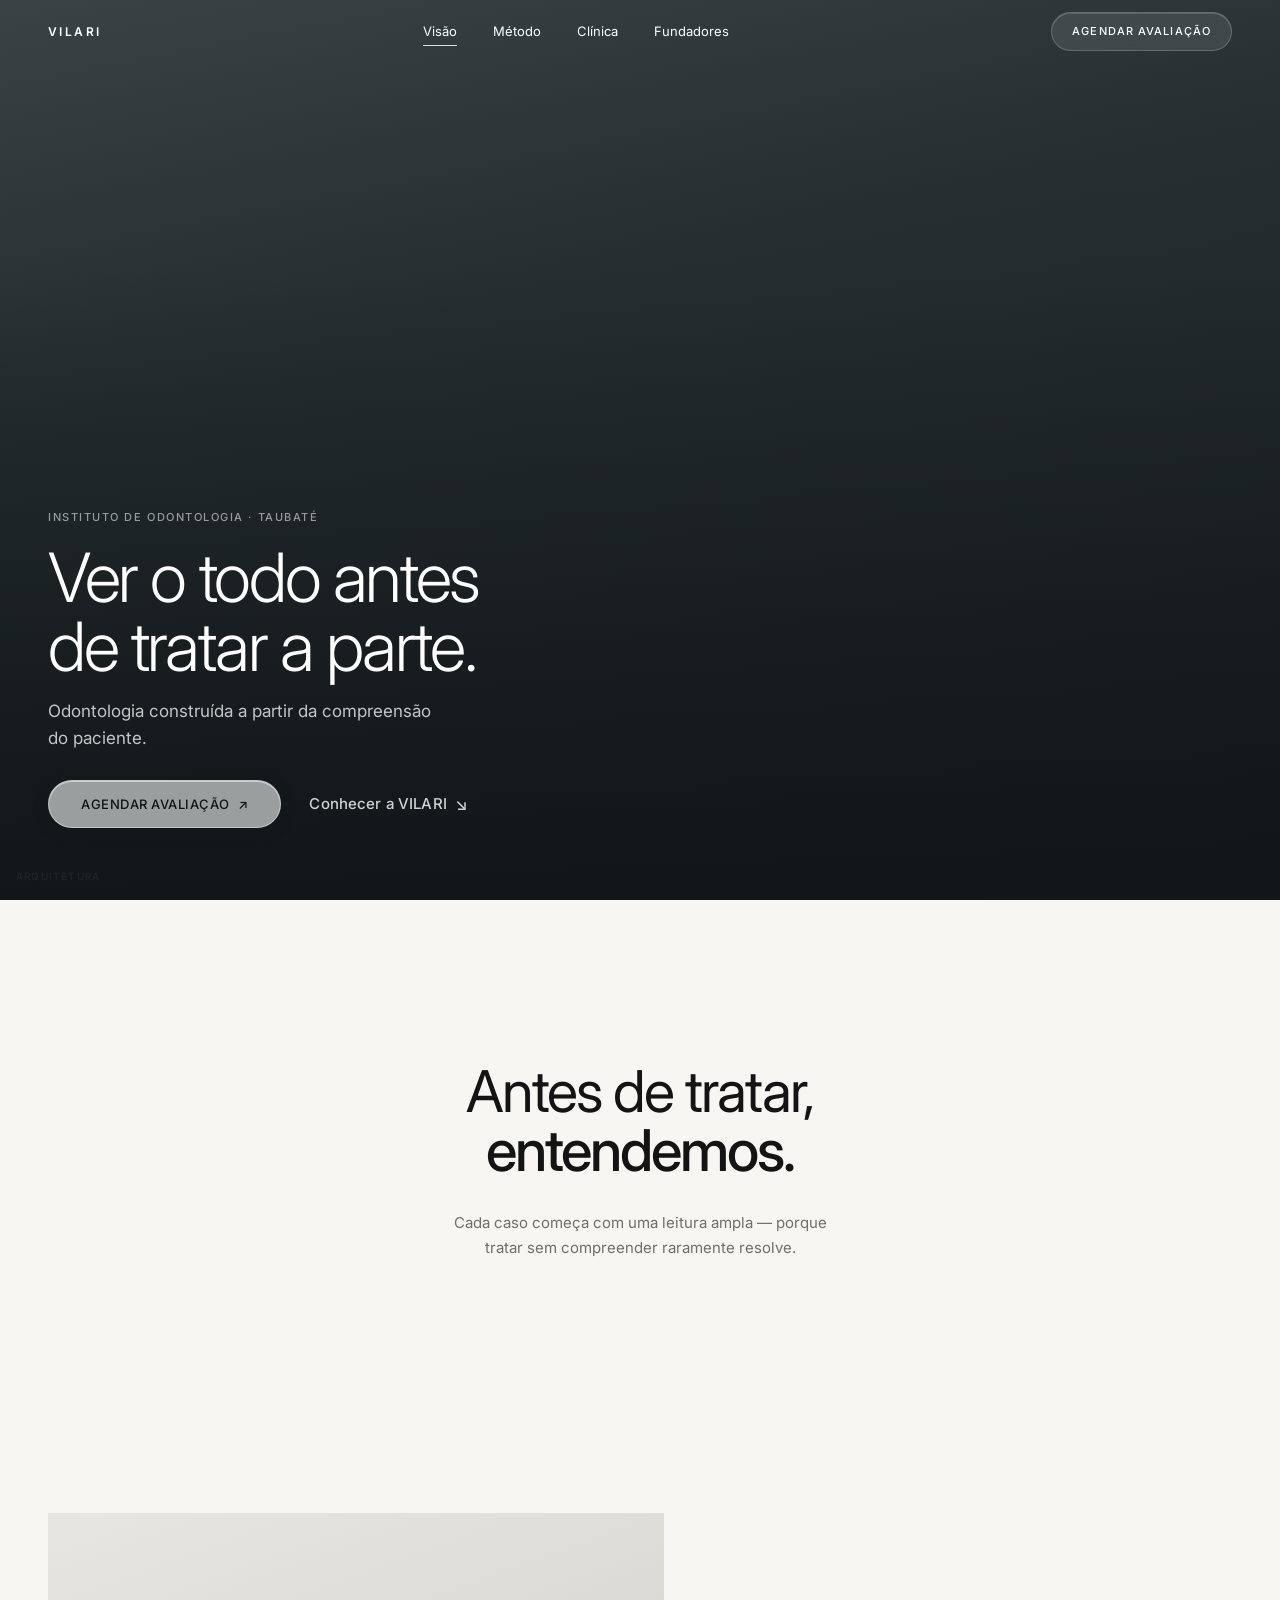
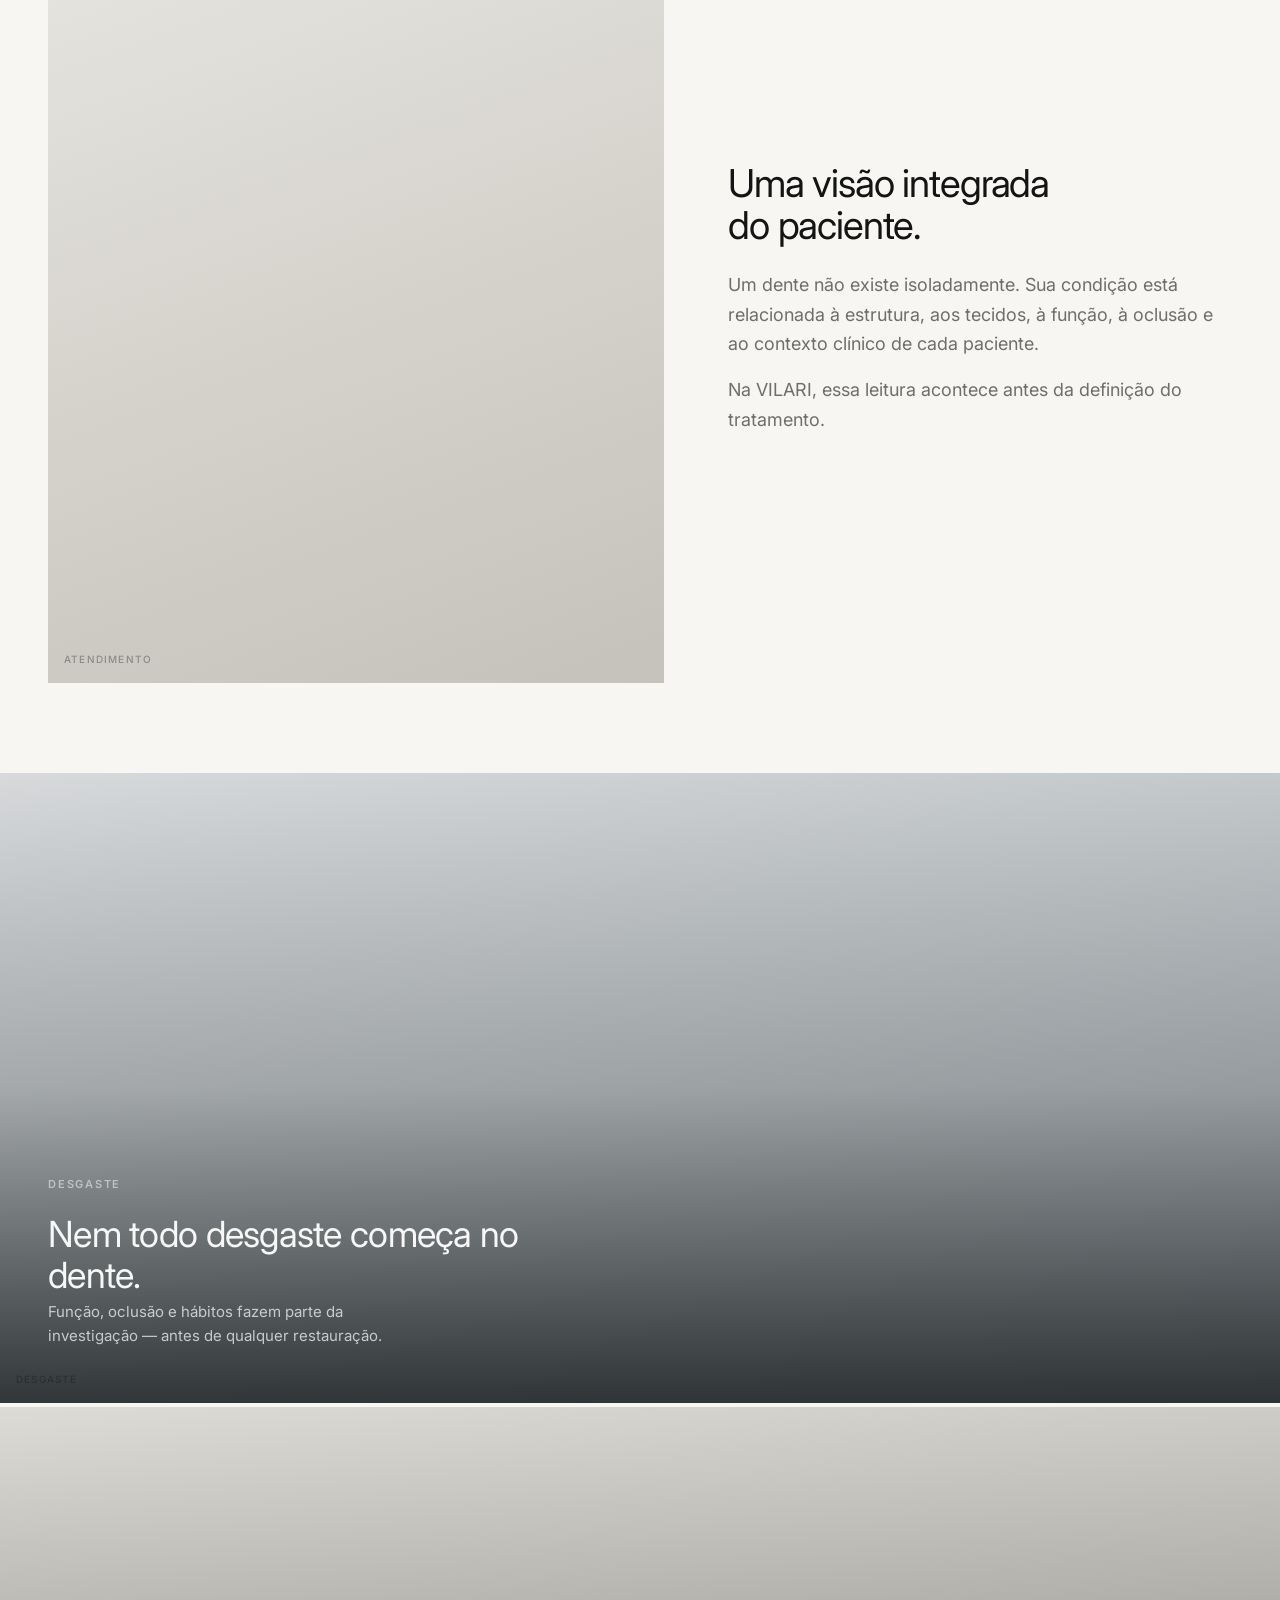
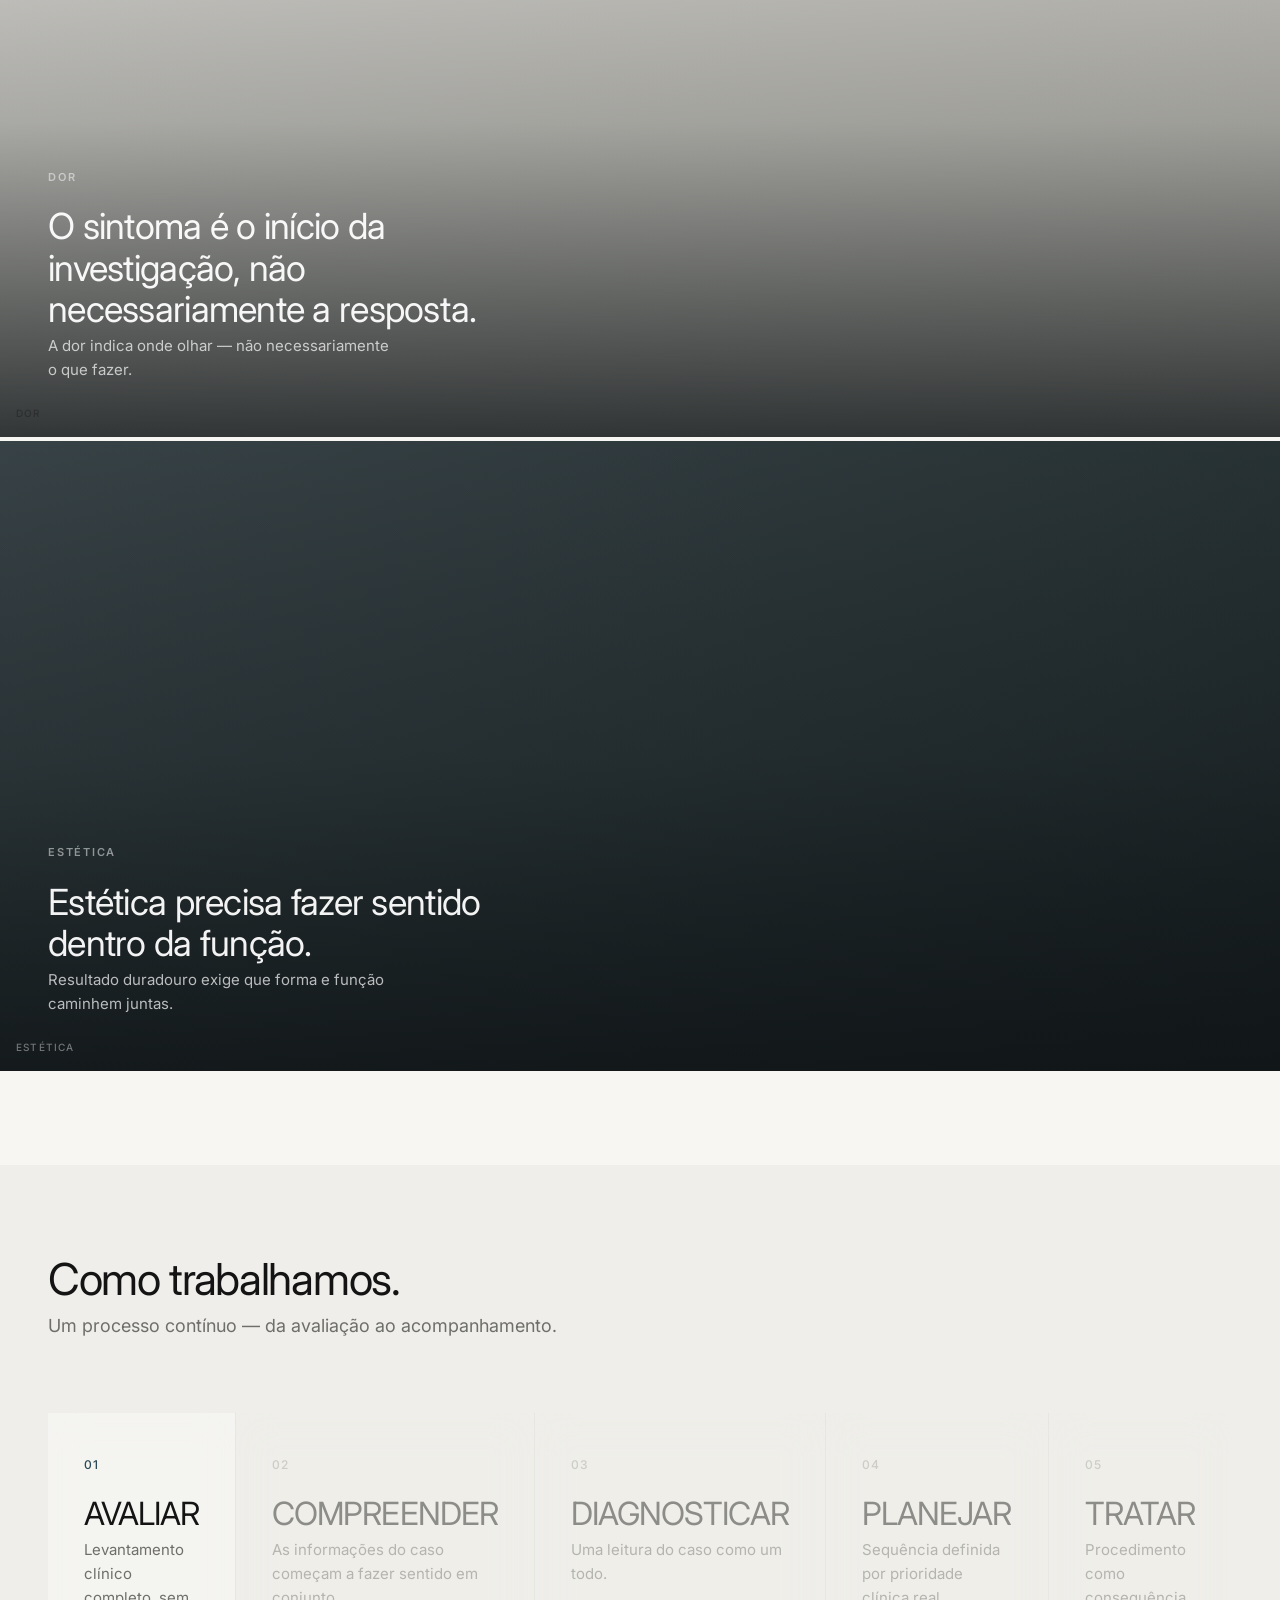
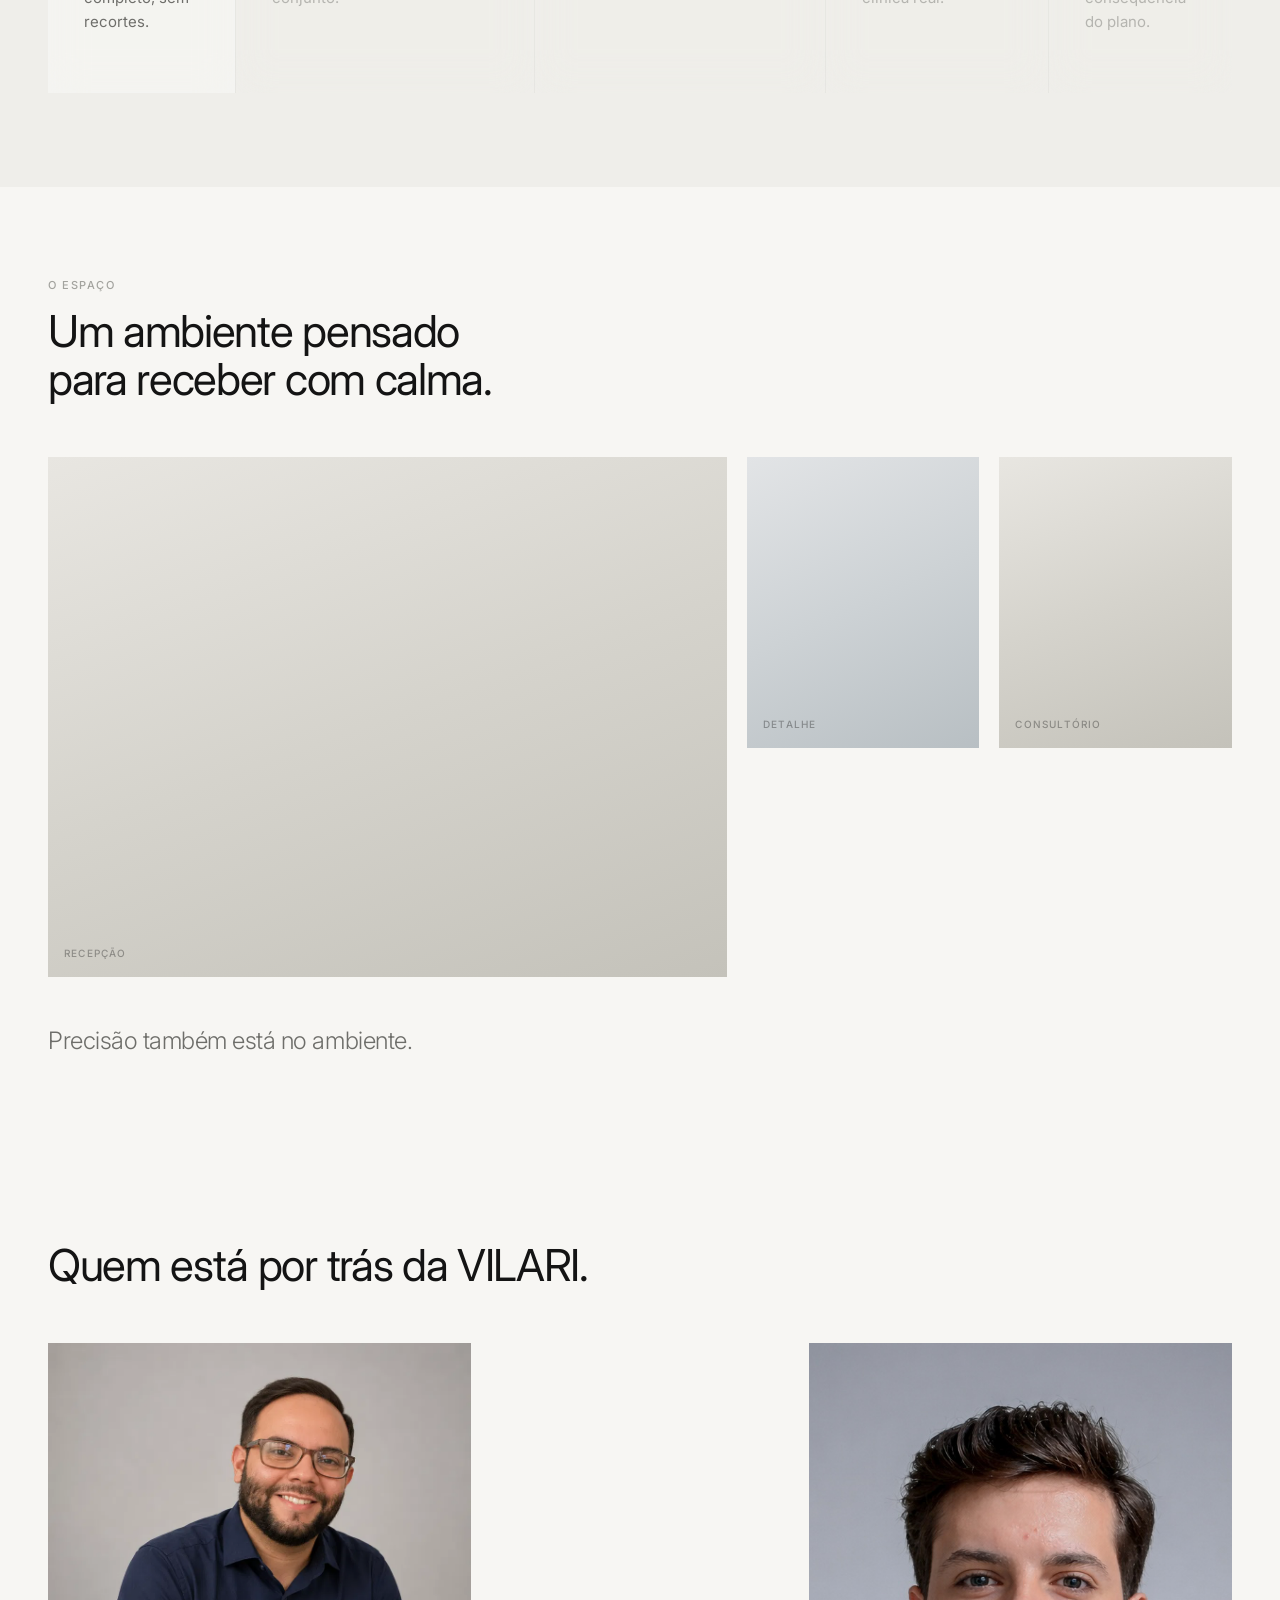
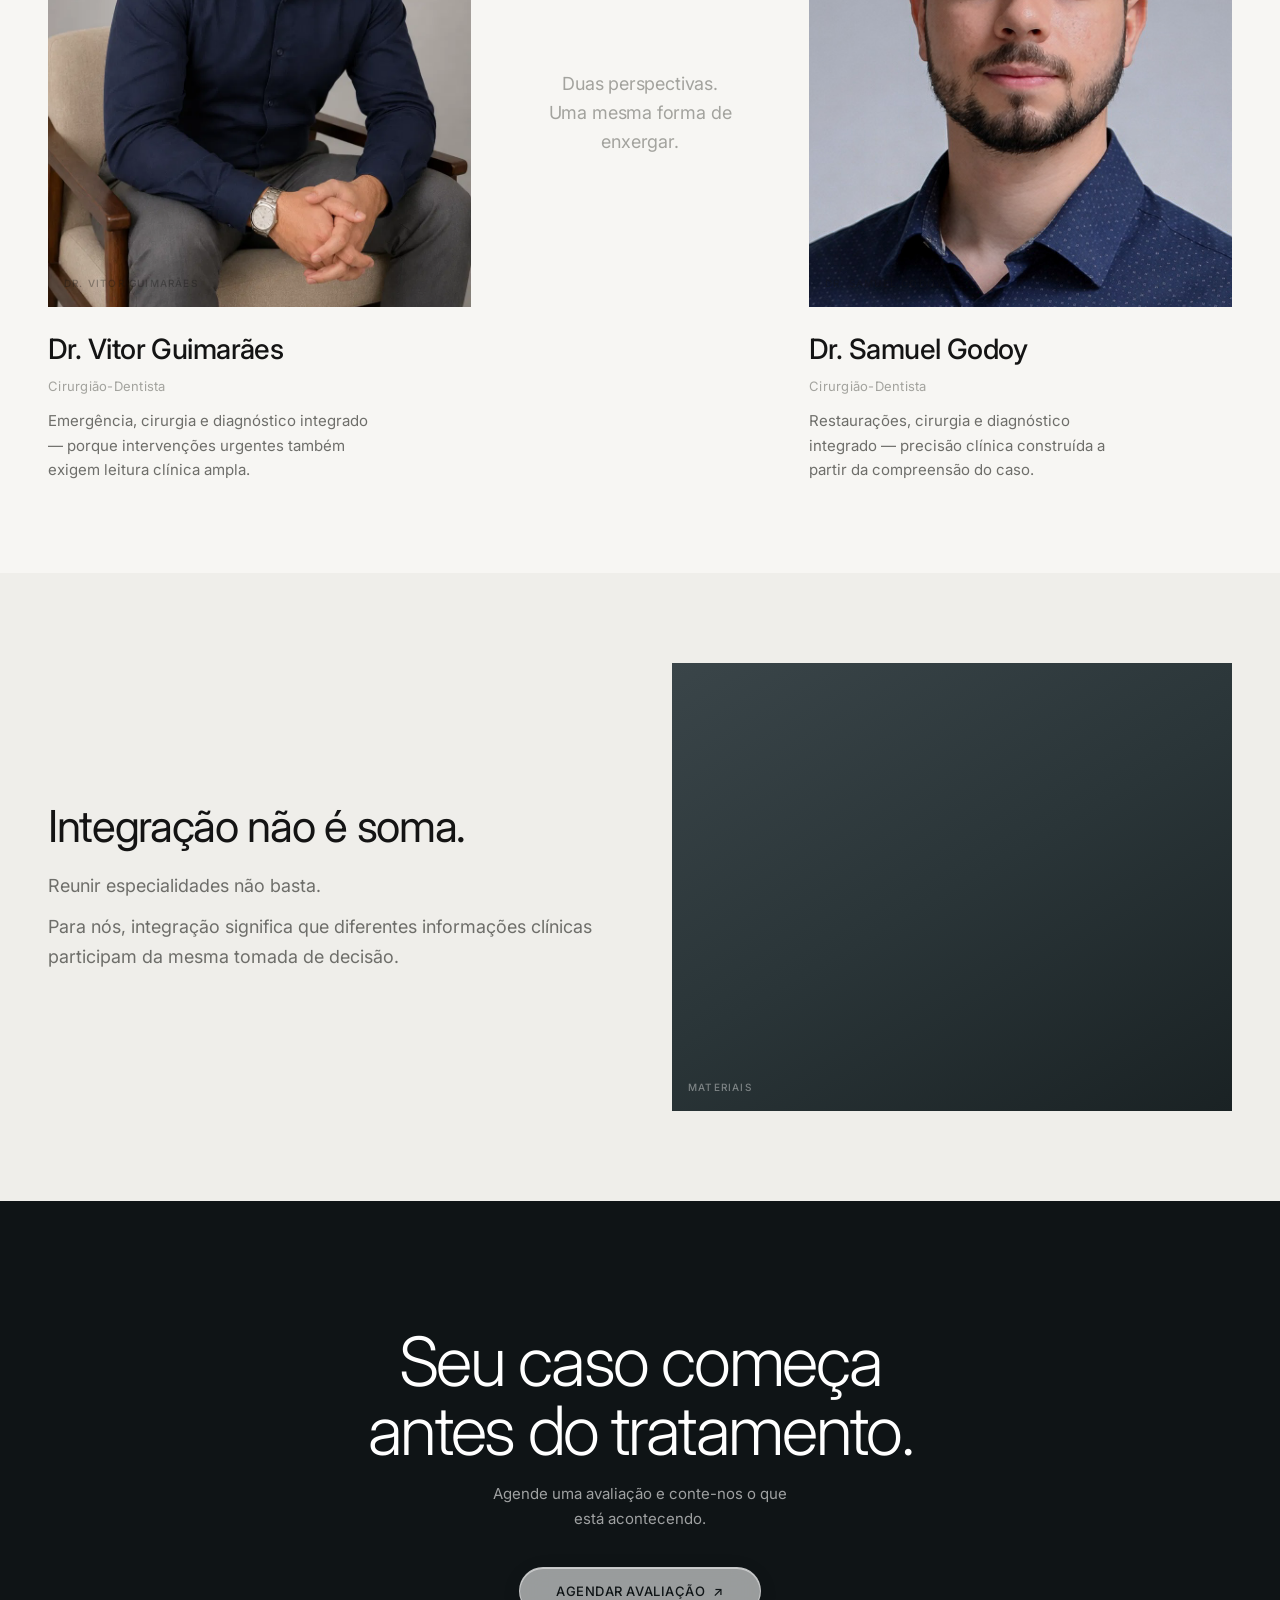
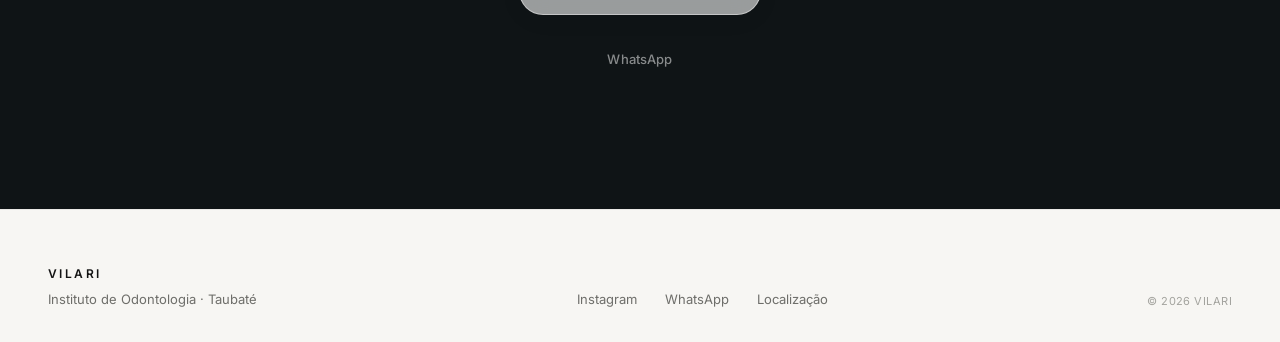
==== index.html @ 137456b3 "Rename vilari-landing-v2.html to index.html" ====
<!DOCTYPE html>
<html lang="pt-BR">
<head>
<meta charset="UTF-8">
<meta name="viewport" content="width=device-width, initial-scale=1.0, viewport-fit=cover">
<title>VILARI — Instituto de Odontologia</title>
<meta name="description" content="VILARI. Ver o todo antes de tratar a parte. Instituto de Odontologia em Taubaté. Odontologia construída a partir da compreensão do paciente.">
<link rel="preconnect" href="https://fonts.googleapis.com">
<link rel="preconnect" href="https://fonts.gstatic.com" crossorigin>
<meta name="theme-color" content="#F7F6F3">
<meta name="apple-mobile-web-app-capable" content="yes">
<meta name="apple-mobile-web-app-status-bar-style" content="default">
<meta name="format-detection" content="telephone=no">
<link href="https://fonts.googleapis.com/css2?family=Inter:wght@300;400;500;600&display=swap" rel="stylesheet">
<style>
  /* Mobile-first tokens — scaled up on larger screens */
  :root {
    --white: #F7F6F3;
    --surface: #EFEEEA;
    --dark: #0F1416;
    --text: #141414;
    --text-muted: #6E6E6A;
    --text-light: #A3A39E;
    --petrol: #2A4A57;
    --ease: cubic-bezier(0.22, 1, 0.36, 1);
    --pad: clamp(28px, 6.5vw, 48px);
    --inset-l: max(var(--pad), env(safe-area-inset-left, 0px));
    --inset-r: max(var(--pad), env(safe-area-inset-right, 0px));
    --nav-h: 56px;
    --max: 1320px;
    --touch: 48px;
    --section-y: 72px;
    --mobile-bar: 68px;
    --glass-blur: 18px;
    --glass-saturate: 1.25;
    --glass-light: rgba(255, 255, 255, 0.58);
    --glass-light-border: rgba(255, 255, 255, 0.42);
    --glass-surface: rgba(247, 246, 243, 0.72);
    --glass-surface-border: rgba(255, 255, 255, 0.5);
    --glass-dark: rgba(255, 255, 255, 0.1);
    --glass-dark-border: rgba(255, 255, 255, 0.2);
    --glass-shadow: 0 4px 24px rgba(15, 20, 22, 0.05);
    --glass-inset: inset 0 1px 0 rgba(255, 255, 255, 0.5);
    --spring: cubic-bezier(0.32, 0.72, 0, 1);
    --spring-soft: cubic-bezier(0.25, 0.46, 0.45, 0.94);
  }

  @media (min-width: 768px) {
    :root {
      --nav-h: 64px;
      --section-y: clamp(64px, 10vh, 120px);
      --mobile-bar: 0px;
    }
  }

  *, *::before, *::after { margin: 0; padding: 0; box-sizing: border-box; }
  html {
    scroll-behavior: smooth;
    -webkit-text-size-adjust: 100%;
    scroll-padding-top: calc(var(--nav-h) + env(safe-area-inset-top, 0px) + 12px);
  }

  body {
    font-family: 'Inter', -apple-system, BlinkMacSystemFont, sans-serif;
    font-size: 16px;
    line-height: 1.6;
    color: var(--text);
    background: var(--white);
    -webkit-font-smoothing: antialiased;
    -moz-osx-font-smoothing: grayscale;
    text-rendering: optimizeLegibility;
    overflow-x: hidden;
    padding-bottom: calc(var(--mobile-bar) + env(safe-area-inset-bottom, 0px));
  }

  img { display: block; max-width: 100%; height: auto; }
  a { color: inherit; text-decoration: none; }

  .wrap {
    width: 100%;
    max-width: var(--max);
    margin-inline: auto;
    padding-left: var(--inset-l);
    padding-right: var(--inset-r);
  }

  .display,
  .heading {
    text-wrap: balance;
    overflow-wrap: break-word;
  }

  ::selection { background: var(--petrol); color: var(--white); }
  :focus-visible { outline: 2px solid var(--petrol); outline-offset: 3px; }

  /* ── LIQUID GLASS (leve) ── */
  .glass {
    background: var(--glass-light);
    backdrop-filter: blur(var(--glass-blur)) saturate(var(--glass-saturate));
    -webkit-backdrop-filter: blur(var(--glass-blur)) saturate(var(--glass-saturate));
    border: 1px solid var(--glass-light-border);
    box-shadow: var(--glass-shadow), var(--glass-inset);
  }
  .glass-surface {
    background: var(--glass-surface);
    backdrop-filter: blur(var(--glass-blur)) saturate(var(--glass-saturate));
    -webkit-backdrop-filter: blur(var(--glass-blur)) saturate(var(--glass-saturate));
    border: 1px solid var(--glass-surface-border);
    box-shadow: var(--glass-shadow), var(--glass-inset);
  }
  .glass-dark {
    background: var(--glass-dark);
    backdrop-filter: blur(14px) saturate(1.15);
    -webkit-backdrop-filter: blur(14px) saturate(1.15);
    border: 1px solid var(--glass-dark-border);
    box-shadow: inset 0 1px 0 rgba(255, 255, 255, 0.14);
  }
  @supports not ((backdrop-filter: blur(1px)) or (-webkit-backdrop-filter: blur(1px))) {
    .glass { background: rgba(255, 255, 255, 0.94); }
    .glass-surface { background: rgba(247, 246, 243, 0.96); }
    .glass-dark { background: rgba(255, 255, 255, 0.16); }
  }

  /* ── TYPE ── */
  .eyebrow {
    font-size: 0.6875rem;
    font-weight: 500;
    letter-spacing: 0.14em;
    text-transform: uppercase;
    color: var(--text-light);
  }

  .display {
    font-size: clamp(2.125rem, 9.5vw, 4.25rem);
    font-weight: 300;
    letter-spacing: -0.035em;
    line-height: 1.02;
    color: var(--text);
  }

  .display strong { font-weight: 500; }

  .heading {
    font-size: clamp(1.625rem, 6.5vw, 2.75rem);
    font-weight: 400;
    letter-spacing: -0.03em;
    line-height: 1.1;
  }

  .body-lg {
    font-size: clamp(1rem, 1.5vw, 1.125rem);
    line-height: 1.65;
    color: var(--text-muted);
    font-weight: 400;
  }

  /* ── LINKS ── */
  .link {
    display: inline-flex;
    align-items: center;
    gap: 8px;
    font-size: 0.9375rem;
    font-weight: 500;
    letter-spacing: 0.01em;
    min-height: var(--touch);
    transition: gap 0.3s var(--ease), opacity 0.3s;
    -webkit-tap-highlight-color: transparent;
    touch-action: manipulation;
  }
  .link .icon { font-size: 1.1em; line-height: 1; }

  .link-light { color: rgba(255,255,255,0.85); }

  .btn {
    display: inline-flex;
    align-items: center;
    justify-content: center;
    gap: 8px;
    min-height: var(--touch);
    padding: 0 28px;
    font-size: 0.8125rem;
    font-weight: 500;
    letter-spacing: 0.04em;
    text-transform: uppercase;
    background: var(--text);
    color: var(--white);
    border: none;
    cursor: pointer;
    transition: background 0.3s var(--ease), transform 0.3s var(--ease);
    -webkit-tap-highlight-color: transparent;
    touch-action: manipulation;
  }
  .btn:active { transform: scale(0.97); transition-duration: 0.15s; }
  @media (hover: hover) {
    .btn:hover { background: var(--petrol); }
    .btn:active { transform: none; transition-duration: 0.3s; }
  }
  .btn-outline {
    background: transparent;
    color: var(--text);
    border: 1px solid rgba(20,20,20,0.2);
  }
  @media (hover: hover) {
    .btn-outline:hover { background: var(--text); color: var(--white); border-color: var(--text); }
    .link:hover { gap: 12px; }
    .link-light:hover { color: #fff; }
    .media:hover img { transform: scale(1.03); }
    .case:hover .case-bg img { transform: scale(1.04); }
    .btn-light:hover { background: #fff; }
    header.on-hero .nav-cta:hover {
      background: rgba(255, 255, 255, 0.18);
      border-color: rgba(255, 255, 255, 0.35);
    }
    header.scrolled .nav-cta:hover { background: var(--petrol); }
  }
  .btn-light {
    background: var(--white);
    color: var(--dark);
  }

  /* ── MEDIA ── */
  .media {
    position: relative;
    overflow: hidden;
    background: var(--surface);
  }
  .media img {
    width: 100%;
    height: 100%;
    object-fit: cover;
    transition: transform 1.2s var(--ease);
  }
  .media-fill {
    position: absolute;
    inset: 0;
    background:
      linear-gradient(145deg, #E4E3DF 0%, #D8D7D2 40%, #CBCAC4 100%);
  }
  .media-fill.tone-warm {
    background: linear-gradient(160deg, #E8E6E1 0%, #D5D3CC 50%, #C4C2BA 100%);
  }
  .media-fill.tone-cool {
    background: linear-gradient(155deg, #E2E4E6 0%, #CDD2D5 50%, #B8BFC3 100%);
  }
  .media-fill.tone-deep {
    background: linear-gradient(150deg, #3A4549 0%, #2A3538 50%, #1A2224 100%);
  }
  .media-tag {
    position: absolute;
    bottom: 16px;
    left: 16px;
    font-size: 0.625rem;
    font-weight: 500;
    letter-spacing: 0.12em;
    text-transform: uppercase;
    color: rgba(20,20,20,0.35);
    z-index: 2;
    pointer-events: none;
  }
  .media-fill.tone-deep + .media-tag,
  .media:has(.tone-deep) .media-tag { color: rgba(255,255,255,0.4); }
  .media img.loaded ~ .media-fill { display: none; }
  .media img:not([src]), .media img[src=""] { display: none; }

  /* ── NAV ── */
  header {
    position: fixed;
    top: 0; left: 0; right: 0;
    z-index: 300;
    height: var(--nav-h);
    padding-top: env(safe-area-inset-top, 0);
    transition: background 0.45s var(--spring-soft), border-color 0.45s var(--spring-soft), box-shadow 0.45s var(--spring-soft);
  }
  header.on-hero { background: transparent; border-bottom: 1px solid transparent; }
  header.on-hero .wordmark,
  header.on-hero .nav-link { color: #fff; }
  header.on-hero .nav-cta {
    background: var(--glass-dark);
    color: #fff;
    border: 1px solid var(--glass-dark-border);
    backdrop-filter: blur(14px) saturate(1.15);
    -webkit-backdrop-filter: blur(14px) saturate(1.15);
    box-shadow: inset 0 1px 0 rgba(255, 255, 255, 0.14);
  }
  header.on-hero .burger span { background: #fff; }
  header.scrolled {
    background: var(--glass-surface);
    backdrop-filter: blur(var(--glass-blur)) saturate(var(--glass-saturate));
    -webkit-backdrop-filter: blur(var(--glass-blur)) saturate(var(--glass-saturate));
    border-bottom: 1px solid rgba(255, 255, 255, 0.35);
    box-shadow: 0 1px 0 rgba(255, 255, 255, 0.4) inset, 0 4px 20px rgba(15, 20, 22, 0.04);
  }
  header.scrolled .wordmark,
  header.scrolled .nav-link { color: var(--text); }
  header.scrolled .nav-cta {
    background: var(--text);
    color: var(--white);
    border-color: var(--text);
  }
  header.scrolled .burger span { background: var(--text); }

  nav.wrap {
    display: flex;
    align-items: center;
    justify-content: space-between;
    height: 100%;
    gap: 12px;
  }

  .wordmark {
    flex-shrink: 0;
    font-size: 0.75rem;
    font-weight: 600;
    letter-spacing: 0.2em;
    text-transform: uppercase;
    transition: color 0.4s, opacity 0.3s var(--ease);
  }
  @media (hover: hover) {
    .wordmark:hover { opacity: 0.72; }
    header.on-hero .wordmark:hover { opacity: 0.88; }
  }

  .nav-links { display: none; }

  .nav-cta {
    display: none;
    font-size: 0.6875rem;
    font-weight: 500;
    letter-spacing: 0.1em;
    text-transform: uppercase;
    padding: 10px 20px;
    border-radius: 100px;
    transition: background 0.35s var(--spring-soft), color 0.35s, border-color 0.35s, transform 0.2s var(--spring), box-shadow 0.35s;
  }

  /* Compact CTA visible on mobile after scroll */
  .nav-cta-mobile-header {
    display: none;
    align-items: center;
    justify-content: center;
    min-height: 36px;
    padding: 0 14px;
    font-size: 0.625rem;
    font-weight: 600;
    letter-spacing: 0.08em;
    text-transform: uppercase;
    background: var(--text);
    color: var(--white);
    border-radius: 100px;
    margin-left: auto;
    margin-right: 8px;
    opacity: 0;
    transform: scale(0.92);
    pointer-events: none;
    transition: opacity 0.35s var(--ease), transform 0.35s var(--ease), background 0.3s;
    -webkit-tap-highlight-color: transparent;
  }
  header.scrolled .nav-cta-mobile-header {
    display: inline-flex;
    opacity: 1;
    transform: scale(1);
    pointer-events: auto;
    background: rgba(20, 20, 20, 0.72);
    backdrop-filter: blur(14px) saturate(1.1);
    -webkit-backdrop-filter: blur(14px) saturate(1.1);
    border: 1px solid rgba(255, 255, 255, 0.1);
    box-shadow: inset 0 1px 0 rgba(255, 255, 255, 0.08), 0 2px 12px rgba(15, 20, 22, 0.12);
  }
  header.on-hero .nav-cta-mobile-header {
    background: var(--glass-dark);
    color: #fff;
    border: 1px solid var(--glass-dark-border);
    backdrop-filter: blur(14px) saturate(1.15);
    -webkit-backdrop-filter: blur(14px) saturate(1.15);
    box-shadow: inset 0 1px 0 rgba(255, 255, 255, 0.14);
    opacity: 0;
    pointer-events: none;
  }

  .burger {
    display: flex;
    align-items: center;
    justify-content: center;
    width: var(--touch);
    height: var(--touch);
    margin-right: 0;
    flex-shrink: 0;
    background: none;
    border: none;
    cursor: pointer;
    position: relative;
    border-radius: 50%;
    transition: background 0.25s var(--ease), transform 0.2s var(--spring);
    -webkit-tap-highlight-color: transparent;
  }
  .burger:active { transform: scale(0.92); }
  header.on-hero .burger:active { background: rgba(255, 255, 255, 0.1); }
  header.scrolled .burger:active { background: rgba(20, 20, 20, 0.06); }
  .burger span {
    position: absolute;
    width: 22px;
    height: 1px;
    background: var(--text);
    transition: transform 0.3s var(--ease), opacity 0.3s, background 0.4s;
  }
  .burger span:nth-child(1) { transform: translateY(-5px); }
  .burger span:nth-child(3) { transform: translateY(5px); }
  .burger.open span:nth-child(1) { transform: rotate(45deg); }
  .burger.open span:nth-child(2) { opacity: 0; }
  .burger.open span:nth-child(3) { transform: rotate(-45deg); }

  .mobile-nav {
    position: fixed;
    inset: 0;
    z-index: 400;
    display: flex;
    flex-direction: column;
    justify-content: flex-end;
    padding: 0;
    background: transparent;
    transform: translateY(100%);
    visibility: hidden;
    pointer-events: none;
    transition: transform 0.55s var(--spring), visibility 0s linear 0.55s;
  }
  .mobile-nav.open {
    transform: translateY(0);
    visibility: visible;
    pointer-events: auto;
    transition: transform 0.55s var(--spring), visibility 0s linear 0s;
  }
  .mobile-nav-backdrop {
    position: absolute;
    inset: 0;
    background: rgba(15, 20, 22, 0.45);
    backdrop-filter: blur(6px);
    -webkit-backdrop-filter: blur(6px);
    opacity: 0;
    transition: opacity 0.4s var(--ease);
    pointer-events: none;
  }
  .mobile-nav.open .mobile-nav-backdrop {
    opacity: 1;
    pointer-events: auto;
  }
  .mobile-nav-panel {
    position: relative;
    z-index: 1;
    width: 100%;
    max-height: min(85svh, 640px);
    overflow-y: auto;
    -webkit-overflow-scrolling: touch;
    overscroll-behavior: contain;
    background: var(--glass-surface);
    backdrop-filter: blur(24px) saturate(var(--glass-saturate));
    -webkit-backdrop-filter: blur(24px) saturate(var(--glass-saturate));
    border: 1px solid var(--glass-surface-border);
    border-bottom: none;
    border-radius: 20px 20px 0 0;
    padding: 8px var(--inset-l) max(24px, env(safe-area-inset-bottom)) var(--inset-r);
    box-shadow: var(--glass-shadow), var(--glass-inset), 0 -8px 40px rgba(15, 20, 22, 0.08);
  }
  .mobile-nav-handle {
    width: 36px;
    height: 4px;
    background: rgba(20,20,20,0.12);
    border-radius: 2px;
    margin: 0 auto 24px;
  }
  .mobile-nav a {
    font-size: clamp(1.375rem, 5.5vw, 1.75rem);
    font-weight: 400;
    letter-spacing: -0.02em;
    padding: 16px 0;
    border-bottom: 1px solid rgba(20,20,20,0.06);
    display: block;
    -webkit-tap-highlight-color: transparent;
    transition: opacity 0.2s, transform 0.35s var(--spring);
  }
  .mobile-nav.open .mobile-nav-panel > a {
    animation: navSlideIn 0.55s var(--spring) backwards;
  }
  .mobile-nav.open .mobile-nav-panel > a:nth-child(2) { animation-delay: 0.04s; }
  .mobile-nav.open .mobile-nav-panel > a:nth-child(3) { animation-delay: 0.07s; }
  .mobile-nav.open .mobile-nav-panel > a:nth-child(4) { animation-delay: 0.1s; }
  .mobile-nav.open .mobile-nav-panel > a:nth-child(5) { animation-delay: 0.13s; }
  .mobile-nav.open .mobile-nav-panel > a:nth-child(6) { animation-delay: 0.16s; }
  @keyframes navSlideIn {
    from { opacity: 0; transform: translateY(12px); }
    to { opacity: 1; transform: translateY(0); }
  }
  .mobile-nav a:active { opacity: 0.55; transform: scale(0.99); }
  .mobile-nav .nav-cta-mobile {
    display: inline-flex;
    margin-top: 24px;
    justify-content: center;
    width: 100%;
    border-bottom: none;
    font-size: 0.8125rem;
    font-weight: 500;
    letter-spacing: 0.04em;
    text-transform: uppercase;
    padding: 0;
    min-height: var(--touch);
  }

  body.menu-open {
    overflow: hidden;
    position: fixed;
    width: 100%;
    left: 0;
    right: 0;
  }
  body.menu-open header {
    z-index: 410;
  }
  body.menu-open .burger { z-index: 1; }
  body.menu-open .mobile-cta {
    transform: translateY(110%);
    pointer-events: none;
    opacity: 0;
  }
  body.menu-open .wa-fab {
    opacity: 0;
    pointer-events: none;
    transform: scale(0.85);
  }

  /* ── REVEAL ── */
  .reveal {
    opacity: 0;
    transform: translateY(24px);
    transition: opacity 0.9s var(--ease), transform 0.9s var(--ease);
  }
  .reveal.visible { opacity: 1; transform: translateY(0); }
  .hero-content > .eyebrow.reveal { transition-delay: 0s; }
  .hero-content > .display.reveal { transition-delay: 0.07s; }
  .hero-content > .body-lg.reveal { transition-delay: 0.14s; }
  .hero-content > .hero-actions.reveal { transition-delay: 0.21s; }
  .hero-content > .hero-scroll-hint.reveal { transition-delay: 0.28s; }
  .hero-scroll-hint.is-hidden {
    opacity: 0;
    transform: translateY(8px);
    pointer-events: none;
    transition: opacity 0.5s var(--ease), transform 0.5s var(--ease);
  }

  /* ── HERO ── */
  .hero {
    position: relative;
    min-height: 100svh;
    display: flex;
    align-items: flex-end;
    overflow: hidden;
  }
  .hero-bg {
    position: absolute;
    inset: 0;
    z-index: 0;
  }
  .hero-bg .media-fill { background: linear-gradient(165deg, #3D4548 0%, #2A3235 35%, #1A2022 100%); }
  .hero-bg img {
    width: 100%;
    height: 100%;
    object-fit: cover;
  }
  .hero-bg img.loaded ~ .media-fill { display: none; }
  .hero-bg img:not([src]), .hero-bg img[src=""] { display: none; }
  .hero-overlay {
    position: absolute;
    inset: 0;
    background: linear-gradient(
      to top,
      rgba(15,20,22,0.88) 0%,
      rgba(15,20,22,0.45) 40%,
      rgba(15,20,22,0.15) 70%,
      rgba(15,20,22,0.05) 100%
    );
    z-index: 1;
  }
  .hero-content {
    position: relative;
    z-index: 2;
    width: 100%;
    padding-bottom: max(32px, env(safe-area-inset-bottom, 0px));
    padding-top: calc(var(--nav-h) + env(safe-area-inset-top, 0) + 24px);
  }
  .hero-content .eyebrow { color: rgba(255,255,255,0.55); margin-bottom: 16px; }
  .hero-content .display {
    color: #fff;
    max-width: 11ch;
    margin-bottom: 16px;
  }
  .hero-content .body-lg {
    color: rgba(255,255,255,0.75);
    max-width: 32ch;
    margin-bottom: 28px;
    font-size: 1rem;
    line-height: 1.6;
  }
  .hero-actions {
    display: flex;
    flex-direction: column;
    gap: 12px;
    align-items: stretch;
  }
  .hero-actions .btn-hero {
    width: 100%;
    background: var(--glass-light);
    backdrop-filter: blur(16px) saturate(var(--glass-saturate));
    -webkit-backdrop-filter: blur(16px) saturate(var(--glass-saturate));
    color: var(--dark);
    font-size: 0.8125rem;
    border: 1px solid var(--glass-light-border);
    box-shadow: var(--glass-shadow), var(--glass-inset);
  }
  .hero-actions .link {
    justify-content: center;
    color: rgba(255,255,255,0.8);
  }
  .hero-scroll-hint {
    display: flex;
    align-items: center;
    justify-content: center;
    gap: 8px;
    margin-top: 40px;
    font-size: 0.6875rem;
    font-weight: 500;
    letter-spacing: 0.12em;
    text-transform: uppercase;
    color: rgba(255,255,255,0.4);
  }
  .hero-scroll-hint span {
    display: block;
    width: 1px;
    height: 24px;
    background: rgba(255,255,255,0.25);
    animation: scrollPulse 2s var(--ease) infinite;
  }
  @keyframes scrollPulse {
    0%, 100% { transform: scaleY(0.6); opacity: 0.4; }
    50% { transform: scaleY(1); opacity: 1; }
  }

  /* ── STATEMENT ── */
  .statement {
    padding: var(--section-y) 0;
    text-align: left;
  }
  .statement .display {
    max-width: 13ch;
    margin: 0 0 24px;
    font-weight: 400;
  }
  .statement .body-lg {
    max-width: 38ch;
    margin: 0;
    font-size: 1rem;
  }

  /* ── SPLIT ── */
  .split {
    padding: var(--section-y) 0;
  }
  .split-inner {
    display: grid;
    gap: 32px;
    align-items: start;
  }
  .split-media .media {
    aspect-ratio: 4/5;
    border-radius: 12px;
    overflow: hidden;
    border: 1px solid rgba(255, 255, 255, 0.35);
    box-shadow: var(--glass-shadow), var(--glass-inset);
  }
  .split-copy .heading { margin-bottom: 24px; }
  .split-copy .body-lg + .body-lg { margin-top: 16px; }

  /* ── CASES (mobile: horizontal swipe cards) ── */
  .cases-header {
    padding-bottom: 20px;
  }
  .cases-header .body-lg { font-size: 0.9375rem; margin-top: 8px; }
  .cases-scroll-hint {
    display: flex;
    align-items: center;
    gap: 8px;
    margin-top: 16px;
    font-size: 0.6875rem;
    font-weight: 500;
    letter-spacing: 0.1em;
    text-transform: uppercase;
    color: var(--text-light);
  }
  .cases-scroll-hint::after {
    content: '→';
    font-size: 0.875rem;
    animation: nudgeRight 1.5s var(--ease) infinite;
  }
  @keyframes nudgeRight {
    0%, 100% { transform: translateX(0); opacity: 0.5; }
    50% { transform: translateX(4px); opacity: 1; }
  }
  .cases {
    padding-bottom: var(--section-y);
    overflow: hidden;
  }
  .cases-track {
    display: flex;
    overflow-x: auto;
    scroll-snap-type: x mandatory;
    scroll-snap-stop: always;
    -webkit-overflow-scrolling: touch;
    overscroll-behavior-x: contain;
    touch-action: pan-x;
    scrollbar-width: none;
    gap: 12px;
    padding-inline: var(--inset-l) var(--inset-r);
    padding-bottom: 8px;
    scroll-padding-inline-start: var(--inset-l);
    scroll-padding-inline-end: var(--inset-r);
  }
  .cases-track::-webkit-scrollbar { display: none; }
  .case {
    position: relative;
    flex: 0 0 min(88%, calc(100% - var(--pad)));
    scroll-snap-align: start;
    overflow: hidden;
    min-height: 72svh;
    border-radius: 16px;
    display: flex;
    align-items: flex-end;
    border: 1px solid rgba(255, 255, 255, 0.14);
    box-shadow: var(--glass-shadow), inset 0 1px 0 rgba(255, 255, 255, 0.12);
  }
  .case-bg {
    position: absolute;
    inset: 0;
  }
  .case-bg .media-fill { height: 100%; }
  .case-bg img {
    width: 100%;
    height: 100%;
    object-fit: cover;
    transition: transform 1.4s var(--ease);
  }
  .case-overlay {
    position: absolute;
    inset: 0;
    background: linear-gradient(to top, rgba(15,20,22,0.82) 0%, rgba(15,20,22,0.25) 50%, rgba(15,20,22,0.05) 100%);
  }
  .case-content {
    position: relative;
    z-index: 2;
    padding: clamp(24px, 5vw, 32px) clamp(20px, 4vw, 28px);
    width: 100%;
  }
  .case-label {
    font-size: 0.6875rem;
    font-weight: 600;
    letter-spacing: 0.16em;
    text-transform: uppercase;
    color: rgba(255,255,255,0.5);
    margin-bottom: 12px;
  }
  .case-title {
    font-size: clamp(1.5rem, 3vw, 2.25rem);
    font-weight: 400;
    letter-spacing: -0.02em;
    color: #fff;
    line-height: 1.15;
    max-width: 22ch;
    margin-bottom: 12px;
    opacity: 0.95;
    transform: translateY(8px);
    transition: opacity 0.5s var(--ease), transform 0.5s var(--ease);
  }
  .case-desc {
    font-size: 0.9375rem;
    color: rgba(255,255,255,0.7);
    max-width: 38ch;
    line-height: 1.55;
    opacity: 1;
    transform: none;
    transition: opacity 0.5s var(--ease) 0.05s, transform 0.5s var(--ease) 0.05s;
  }
  .case.in-view .case-desc,
  .case:hover .case-desc { opacity: 1; transform: translateY(0); }
  .case.in-view .case-title,
  .case:hover .case-title { transform: translateY(0); opacity: 1; }
  .case-title { opacity: 1; transform: none; }
  @media (min-width: 768px) {
    .case-title { opacity: 0.95; transform: translateY(8px); }
  }

  .cases-dots {
    display: flex;
    justify-content: center;
    gap: 6px;
    padding-top: 16px;
  }
  .cases-dot {
    width: 7px;
    height: 7px;
    border-radius: 4px;
    background: rgba(20,20,20,0.12);
    transition: width 0.4s var(--spring), background 0.35s var(--ease), opacity 0.35s;
  }
  .cases-dot.active {
    width: 22px;
    background: var(--petrol);
  }

  /* ── METHOD (mobile: swipeable cards) ── */
  .method {
    padding: var(--section-y) 0;
    background: var(--surface);
    overflow: hidden;
  }
  .method-header {
    margin-bottom: 32px;
  }
  .method-header .heading { margin-bottom: 8px; }
  .method-progress {
    display: flex;
    gap: 4px;
    margin-bottom: 20px;
    padding-inline: var(--inset-l) var(--inset-r);
    max-width: var(--max);
    margin-inline: auto;
  }
  .method-progress-bar {
    flex: 1;
    height: 2px;
    background: rgba(20,20,20,0.1);
    border-radius: 1px;
    overflow: hidden;
  }
  .method-progress-bar span {
    display: block;
    height: 100%;
    width: 0%;
    background: var(--petrol);
    transition: width 0.55s var(--spring);
  }
  .method-progress-bar.active span { width: 100%; }
  .method-track {
    display: flex;
    overflow-x: auto;
    scroll-snap-type: x mandatory;
    scroll-snap-stop: always;
    -webkit-overflow-scrolling: touch;
    overscroll-behavior-x: contain;
    touch-action: pan-x;
    scrollbar-width: none;
    gap: 12px;
    padding-inline: var(--inset-l) var(--inset-r);
    padding-bottom: 4px;
    scroll-padding-inline-start: var(--inset-l);
    scroll-padding-inline-end: var(--inset-r);
  }
  .method-track::-webkit-scrollbar { display: none; }
  .method-step {
    flex: 0 0 min(82vw, 300px);
    scroll-snap-align: start;
    display: flex;
    flex-direction: column;
    gap: 16px;
    padding: clamp(24px, 5vw, 28px);
    background: var(--glass-light);
    backdrop-filter: blur(var(--glass-blur)) saturate(var(--glass-saturate));
    -webkit-backdrop-filter: blur(var(--glass-blur)) saturate(var(--glass-saturate));
    border-radius: 16px;
    opacity: 0.5;
    transform: scale(0.97);
    transform-origin: center center;
    transition: opacity 0.45s var(--spring), transform 0.45s var(--spring), box-shadow 0.45s var(--ease);
    border: 1px solid var(--glass-light-border);
    box-shadow: var(--glass-shadow), var(--glass-inset);
  }
  .method-step.active {
    opacity: 1;
    transform: scale(1);
    box-shadow: var(--glass-shadow), var(--glass-inset), 0 8px 32px rgba(15, 20, 22, 0.07);
  }
  .method-num {
    font-size: 0.75rem;
    font-weight: 500;
    letter-spacing: 0.08em;
    color: var(--text-light);
    padding-top: 6px;
    transition: color 0.4s;
  }
  .method-step.active .method-num { color: var(--petrol); }
  .method-word {
    font-size: clamp(1.5rem, 6vw, 2.75rem);
    font-weight: 400;
    letter-spacing: -0.03em;
    line-height: 1;
    margin-bottom: 8px;
    text-transform: uppercase;
  }
  .method-desc {
    font-size: 0.9375rem;
    color: var(--text-muted);
    line-height: 1.6;
  }

  /* ── CLINIC (mobile: horizontal gallery) ── */
  .clinic {
    padding: var(--section-y) 0;
    overflow: hidden;
  }
  .clinic-intro {
    display: flex;
    flex-direction: column;
    gap: 12px;
    margin-bottom: 28px;
  }
  .clinic-gallery {
    display: flex;
    overflow-x: auto;
    scroll-snap-type: x mandatory;
    -webkit-overflow-scrolling: touch;
    scrollbar-width: none;
    gap: 12px;
    margin-inline: calc(var(--inset-l) * -1) calc(var(--inset-r) * -1);
    padding-inline: var(--inset-l) var(--inset-r);
    padding-bottom: 4px;
    scroll-padding-inline-start: var(--inset-l);
    scroll-padding-inline-end: var(--inset-r);
  }
  .clinic-gallery::-webkit-scrollbar { display: none; }
  .clinic-main,
  .clinic-row > div {
    flex: 0 0 min(85vw, 360px);
    scroll-snap-align: start;
  }
  .clinic-row {
    display: contents;
  }
  .clinic-main .media,
  .clinic-row .media,
  .clinic-detail .media {
    aspect-ratio: 4/5;
    border-radius: 12px;
    overflow: hidden;
    border: 1px solid rgba(255, 255, 255, 0.35);
    box-shadow: var(--glass-shadow), var(--glass-inset);
  }
  .clinic-caption {
    margin-top: 28px;
    font-size: 1.125rem;
    font-weight: 300;
    letter-spacing: -0.02em;
    color: var(--text-muted);
    max-width: 28ch;
  }

  /* ── FOUNDERS ── */
  .founders {
    padding: var(--section-y) 0;
    background: var(--white);
  }
  .founders-header { margin-bottom: 32px; }
  .founders-bridge {
    text-align: center;
    padding: 32px 0;
    font-size: 1rem;
    font-weight: 400;
    letter-spacing: -0.01em;
    color: var(--text-light);
    max-width: 22ch;
    margin: 0 auto;
  }
  .founders-grid {
    display: grid;
    gap: 40px;
    align-items: start;
  }
  .founder {
    display: grid;
    gap: 20px;
  }
  .founder .media {
    aspect-ratio: 3/4;
    border-radius: 12px;
    overflow: hidden;
    border: 1px solid rgba(255, 255, 255, 0.35);
    box-shadow: var(--glass-shadow), var(--glass-inset);
  }
  .founder-name {
    font-size: clamp(1.25rem, 2.5vw, 1.75rem);
    font-weight: 500;
    letter-spacing: -0.02em;
    margin-bottom: 4px;
  }
  .founder-role {
    font-size: 0.8125rem;
    color: var(--text-light);
    letter-spacing: 0.02em;
    margin-bottom: 12px;
  }
  .founder-bio {
    font-size: 0.9375rem;
    color: var(--text-muted);
    line-height: 1.65;
    max-width: 36ch;
  }

  /* ── INTEGRATION ── */
  .integration {
    padding: var(--section-y) 0;
    background: var(--surface);
  }
  .integration-inner {
    display: grid;
    gap: 32px;
    align-items: start;
  }
  .integration-copy .heading { margin-bottom: 20px; }
  .integration-copy .body-lg + .body-lg { margin-top: 12px; }
  .integration-media .media {
    aspect-ratio: 4/5;
    border-radius: 12px;
    overflow: hidden;
    border: 1px solid rgba(255, 255, 255, 0.35);
    box-shadow: var(--glass-shadow), var(--glass-inset);
  }

  /* ── CTA ── */
  .cta-final {
    background: var(--dark);
    color: #fff;
    padding: var(--section-y) 0;
    padding-bottom: max(var(--section-y), env(safe-area-inset-bottom, 0px));
    text-align: left;
  }
  .cta-final .display {
    color: #fff;
    max-width: 14ch;
    margin: 0 0 16px;
    font-weight: 300;
  }
  .cta-final .body-lg {
    color: rgba(255,255,255,0.6);
    max-width: 34ch;
    margin: 0 0 28px;
    font-size: 1rem;
  }
  .cta-final .btn {
    width: 100%;
    margin-bottom: 16px;
    background: var(--glass-light);
    backdrop-filter: blur(16px) saturate(var(--glass-saturate));
    -webkit-backdrop-filter: blur(16px) saturate(var(--glass-saturate));
    color: var(--dark);
    border: 1px solid var(--glass-light-border);
    box-shadow: var(--glass-shadow), var(--glass-inset);
  }
  .cta-final .link { color: rgba(255,255,255,0.5); font-size: 0.8125rem; }
  .cta-final .link:hover { color: #fff; }

  /* ── FOOTER ── */
  footer {
    padding: clamp(40px, 6vh, 56px) 0 max(32px, env(safe-area-inset-bottom, 0px));
    border-top: 1px solid rgba(20,20,20,0.06);
  }
  footer .wrap {
    display: flex;
    flex-direction: column;
    gap: 24px;
  }
  .footer-brand .wordmark { margin-bottom: 6px; display: block; }
  .footer-brand p { font-size: 0.8125rem; color: var(--text-muted); }
  .footer-links {
    display: flex;
    flex-wrap: wrap;
    gap: 16px 28px;
    font-size: 0.8125rem;
    color: var(--text-muted);
  }
  .footer-links a { transition: color 0.2s; }
  .footer-links a:hover { color: var(--text); }
  .footer-copy {
    font-size: 0.6875rem;
    color: var(--text-light);
    letter-spacing: 0.04em;
  }

  /* ── MOBILE CTA BAR ── */
  .mobile-cta {
    position: fixed;
    bottom: 0; left: 0; right: 0;
    z-index: 280;
    padding: 12px var(--inset-l) max(12px, env(safe-area-inset-bottom, 0px)) var(--inset-r);
    background: var(--glass-surface);
    backdrop-filter: blur(var(--glass-blur)) saturate(var(--glass-saturate));
    -webkit-backdrop-filter: blur(var(--glass-blur)) saturate(var(--glass-saturate));
    border-top: 1px solid var(--glass-surface-border);
    transform: translateY(100%);
    opacity: 0;
    transition: transform 0.55s var(--spring), opacity 0.35s var(--ease);
    box-shadow: var(--glass-inset), 0 -4px 24px rgba(15, 20, 22, 0.05);
  }
  .mobile-cta.visible {
    transform: translateY(0);
    opacity: 1;
  }
  .mobile-cta .btn {
    width: 100%;
    min-height: 52px;
    font-size: 0.8125rem;
    border-radius: 12px;
  }

  /* ── WHATSAPP FAB ── */
  .wa-fab {
    position: fixed;
    bottom: calc(var(--mobile-bar) + 12px);
    right: var(--inset-r);
    z-index: 270;
    width: 52px;
    height: 52px;
    border-radius: 50%;
    background: #25D366;
    color: #fff;
    display: flex;
    align-items: center;
    justify-content: center;
    box-shadow: 0 4px 16px rgba(37,211,102,0.35);
    transition: transform 0.35s var(--spring), bottom 0.55s var(--spring), opacity 0.3s var(--ease);
    -webkit-tap-highlight-color: transparent;
  }
  .wa-fab:active { transform: scale(0.9); }
  .wa-fab svg { width: 26px; height: 26px; fill: currentColor; }
  .mobile-cta.visible ~ .wa-fab,
  body:has(.mobile-cta.visible) .wa-fab {
    bottom: calc(var(--mobile-bar) + 72px);
  }

  /* ── MOBILE REFINEMENTS ── */
  @media (max-width: 767px) {
    :root { --section-y: 84px; }

    .hero-actions .btn-hero { border-radius: 12px; min-height: 52px; }
    .hero-actions .link:active { opacity: 0.65; }

    .statement { padding-top: calc(var(--section-y) + 8px); }
    .split-inner { gap: 40px; }
    .split-copy .body-lg { font-size: 1.0625rem; line-height: 1.7; }

    .clinic-gallery {
      scroll-snap-stop: always;
      overscroll-behavior-x: contain;
      touch-action: pan-x;
    }

    .founder-name { font-size: 1.375rem; }
    .founder-bio { font-size: 1rem; line-height: 1.65; }

    .footer-links a {
      min-height: var(--touch);
      display: inline-flex;
      align-items: center;
    }

    .cta-final .btn { border-radius: 12px; min-height: 52px; }

    header.scrolled {
      box-shadow: 0 1px 0 rgba(255, 255, 255, 0.45) inset, 0 1px 16px rgba(15, 20, 22, 0.04);
    }
  }

  /* ── DESKTOP ENHANCEMENTS ── */
  @media (min-width: 768px) {
    body { padding-bottom: 0; }

    .nav-cta-mobile-header { display: none !important; }

    .hero-content {
      padding-bottom: clamp(48px, 8vh, 80px);
      padding-top: calc(var(--nav-h) + env(safe-area-inset-top, 0) + 40px);
    }
    .hero-content .display { max-width: 14ch; }
    .hero-content .body-lg { font-size: clamp(0.9375rem, 1.5vw, 1.0625rem); max-width: 36ch; }
    .hero-actions {
      flex-direction: row;
      flex-wrap: wrap;
      gap: 20px 28px;
      align-items: center;
    }
    .hero-actions .btn-hero { width: auto; }
    .hero-actions .link { justify-content: flex-start; }
    .hero-scroll-hint { display: none; }

    .statement {
      padding: clamp(100px, 18vh, 180px) 0;
      text-align: center;
    }
    .statement .display { max-width: 14ch; margin: 0 auto 32px; }
    .statement .body-lg { max-width: 42ch; margin: 0 auto; font-size: 0.9375rem; }

    .split-inner {
      grid-template-columns: 1.1fr 0.9fr;
      gap: clamp(32px, 5vw, 64px);
      align-items: center;
    }
    .split { padding: clamp(64px, 10vh, 120px) 0; }
    .split-media .media { border-radius: 0; border: none; box-shadow: none; }

    .cases-header { display: none; }
    .cases-scroll-hint { display: none; }
    .cases-dots { display: none; }
    .cases { padding-bottom: clamp(64px, 10vh, 120px); overflow: visible; }
    .cases-track {
      display: block;
      overflow: visible;
      padding: 0;
      gap: 0;
    }
    .case {
      flex: none;
      width: 100%;
      border-radius: 0;
      border: none;
      box-shadow: none;
      min-height: clamp(420px, 70vh, 680px);
      margin-bottom: 4px;
      scroll-snap-align: none;
    }
    .case-content {
      padding: clamp(32px, 5vw, 56px);
      max-width: var(--max);
      margin: 0 auto;
    }
    .case-desc { opacity: 0; transform: translateY(12px); }
    .case.in-view .case-desc,
    .case:hover .case-desc { opacity: 1; transform: translateY(0); }
    .case-title { opacity: 0.95; transform: translateY(8px); }

    .method { padding: clamp(64px, 10vh, 120px) 0; overflow: visible; }
    .method-header { margin-bottom: clamp(48px, 8vh, 80px); }
    .method-progress { display: none; }
    .method-track {
      display: flex;
      flex-direction: column;
      overflow: visible;
      padding-inline: var(--inset-l) var(--inset-r);
      max-width: var(--max);
      margin-inline: auto;
      gap: 0;
    }
    .method-step {
      flex: none;
      display: grid;
      grid-template-columns: 56px 1fr;
      gap: 24px;
      padding: clamp(32px, 5vh, 48px) 0;
      background: transparent;
      border-radius: 0;
      border: none;
      border-top: 1px solid rgba(20,20,20,0.08);
      box-shadow: none;
      opacity: 0.35;
      transform: none;
    }
    .method-step.active { opacity: 1; box-shadow: none; }
    .method-step:last-child { border-bottom: 1px solid rgba(20,20,20,0.08); }
    .method-desc { max-width: 40ch; }

    .clinic { padding: clamp(64px, 10vh, 120px) 0; }
    .clinic-intro { margin-bottom: clamp(40px, 6vh, 64px); max-width: 480px; }
    .clinic-gallery {
      display: grid;
      gap: clamp(12px, 2vw, 20px);
      margin: 0;
      padding: 0;
      overflow: visible;
    }
    .clinic-main,
    .clinic-row > div { flex: none; scroll-snap-align: none; }
    .clinic-row {
      display: grid;
      grid-template-columns: 1fr 1fr;
      gap: clamp(12px, 2vw, 20px);
    }
    .clinic-main .media,
    .clinic-row .media { border-radius: 0; }
    .clinic-caption { margin-top: clamp(32px, 5vh, 48px); font-size: clamp(1.125rem, 2vw, 1.5rem); }

    .founders { padding: clamp(64px, 10vh, 120px) 0; }
    .founders-header { margin-bottom: clamp(40px, 6vh, 56px); }
    .founders-bridge { padding: clamp(24px, 4vh, 32px) 0; font-size: clamp(0.9375rem, 1.5vw, 1.125rem); }
    .founders-grid { gap: clamp(32px, 5vw, 48px); }
    .founder .media { border-radius: 0; max-height: 640px; border: none; box-shadow: none; }

    .integration-inner {
      grid-template-columns: 1fr 1fr;
      gap: clamp(32px, 5vw, 64px);
      align-items: center;
    }
    .integration { padding: clamp(64px, 10vh, 120px) 0; }
    .integration-media .media { aspect-ratio: 5/4; border-radius: 0; border: none; box-shadow: none; }
    .clinic-main .media,
    .clinic-row .media { border-radius: 0; border: none; box-shadow: none; }

    .cta-final {
      padding: clamp(80px, 14vh, 140px) 0;
      text-align: center;
    }
    .cta-final .display { max-width: 16ch; margin: 0 auto 16px; }
    .cta-final .body-lg { max-width: 36ch; margin: 0 auto 36px; font-size: 0.9375rem; }
    .cta-final .btn { width: auto; margin-bottom: 20px; }

    .split.reverse .split-inner { direction: rtl; }
    .split.reverse .split-inner > * { direction: ltr; }
    .founders-grid { grid-template-columns: 1fr auto 1fr; gap: clamp(24px, 4vw, 48px); align-items: center; }
    .founders-bridge { padding: 0; margin: 0; align-self: center; }
    .clinic-gallery { grid-template-columns: 1.4fr 1fr; grid-template-rows: auto auto; }
    .clinic-main { grid-row: span 2; }
    .clinic-main .media { aspect-ratio: auto; height: 100%; min-height: 520px; }
    footer .wrap {
      flex-direction: row;
      justify-content: space-between;
      align-items: flex-end;
    }

    .mobile-cta { display: none; }
    .wa-fab { display: none; }

    /* Hero */
    .hero-content > .eyebrow.reveal { transition-delay: 0s; }
    .hero-content > .display.reveal { transition-delay: 0.08s; }
    .hero-content > .body-lg.reveal { transition-delay: 0.16s; }
    .hero-content > .hero-actions.reveal { transition-delay: 0.24s; }
    .hero-actions .btn-hero {
      border-radius: 100px;
      padding-inline: 32px;
      transition: background 0.35s var(--spring-soft), transform 0.2s var(--spring), box-shadow 0.35s;
    }
    .hero-bg img {
      will-change: transform;
      transform: scale(1.05);
      transition: none;
    }

    .statement .display.reveal { transition-delay: 0s; }
    .statement .body-lg.reveal { transition-delay: 0.1s; }

    .split-copy .heading.reveal { transition-delay: 0.06s; }
    .split-copy .body-lg.reveal { transition-delay: 0.14s; }
    .split-copy .body-lg.reveal + .body-lg.reveal { transition-delay: 0.22s; }

    @media (hover: hover) {
      .hero-actions .btn-hero:hover {
        transform: translateY(-2px);
        box-shadow: 0 12px 40px rgba(15, 20, 22, 0.14), var(--glass-inset);
      }
      .cta-final .btn:hover {
        transform: translateY(-2px);
        box-shadow: 0 12px 36px rgba(15, 20, 22, 0.12);
      }
      .nav-cta:hover { transform: translateY(-1px); }
      .founder:hover .founder-name { color: var(--petrol); }
    }
    .founder-name { transition: color 0.4s var(--ease); }

    /* Cases full-bleed */
    .case-content {
      padding-inline: var(--inset-l);
    }
    .case.in-view .case-title,
    .case:hover .case-title { opacity: 1; transform: translateY(0); }

    /* CTA & footer */
    .cta-final .btn {
      border-radius: 100px;
      padding-inline: 36px;
      transition: background 0.35s var(--spring-soft), transform 0.2s var(--spring), box-shadow 0.35s;
    }
    .cta-final .link { transition: color 0.3s, gap 0.3s var(--spring-soft); }
    .footer-links a {
      transition: color 0.25s var(--ease), opacity 0.25s;
    }
    .footer-links a:hover { opacity: 0.7; }

    /* Founders hover */
    .founder .media img { transition: transform 1.4s var(--ease); }
    .founder:hover .media img { transform: scale(1.02); }

    header.scrolled {
      box-shadow: 0 1px 0 rgba(255, 255, 255, 0.5) inset, 0 8px 32px rgba(15, 20, 22, 0.04);
    }
  }

  @media (min-width: 900px) {
    .nav-links {
      display: flex;
      gap: 36px;
      font-size: 0.8125rem;
      font-weight: 400;
      color: var(--text-muted);
    }
    .nav-link {
      position: relative;
      padding: 6px 0;
      transition: color 0.3s var(--ease);
    }
    .nav-link::after {
      content: '';
      position: absolute;
      bottom: 2px;
      left: 0;
      width: 100%;
      height: 1px;
      background: currentColor;
      transform: scaleX(0);
      transform-origin: right;
      transition: transform 0.4s var(--spring);
    }
    @media (hover: hover) {
      .nav-link:hover { color: var(--text); }
      .nav-link:hover::after {
        transform: scaleX(1);
        transform-origin: left;
      }
    }
    .nav-link.is-active {
      color: var(--text);
    }
    .nav-link.is-active::after {
      transform: scaleX(1);
      transform-origin: left;
    }
    header.on-hero .nav-link.is-active { color: #fff; }
    header.on-hero .nav-link.is-active::after { opacity: 0.85; }
    .nav-cta { display: inline-flex; align-items: center; }
    .burger { display: none; }
    .mobile-nav { display: none !important; }
    body.menu-open {
      overflow: auto;
      position: static;
    }
    body.menu-open header { z-index: 300; }
    .method-track {
      flex-direction: row;
      gap: 0;
    }
    .method-step {
      flex: 1;
      grid-template-columns: 1fr;
      grid-template-rows: auto 1fr;
      border-top: none;
      border-left: 1px solid rgba(20,20,20,0.08);
      padding: clamp(24px, 3vw, 36px);
      min-height: 280px;
      opacity: 0.45;
      transition: opacity 0.55s var(--spring), background 0.55s var(--spring), transform 0.55s var(--spring);
    }
    .method-step.active {
      opacity: 1;
      background: rgba(255, 255, 255, 0.35);
    }
    @media (hover: hover) {
      .method-step:hover { opacity: 0.72; }
      .method-step.active:hover { opacity: 1; }
    }
    .method-step:first-child { border-left: none; }
    .method-step:last-child { border-bottom: none; }
    .method-word { font-size: clamp(1.5rem, 2.5vw, 2.25rem); }
    .hero-content .display { max-width: 14ch; }

    .statement .display { font-size: clamp(2.75rem, 4.5vw, 4.25rem); }
    .split-copy .heading { font-size: clamp(2rem, 3vw, 2.75rem); }
    .integration-copy .heading { max-width: 16ch; }
  }

  @media (prefers-reduced-motion: reduce) {
    html { scroll-behavior: auto; }
    .reveal { opacity: 1; transform: none; transition: none; }
    .hero-content > .reveal { transition-delay: 0s !important; }
    .media img, .case-bg img { transition: none; }
    .case-desc { opacity: 1; transform: none; }
    .method-step { opacity: 1; transform: none; }
    .hero-scroll-hint span,
    .cases-scroll-hint::after { animation: none; }
    .mobile-nav.open .mobile-nav-panel > a { animation: none; }
    .mobile-cta { transition: none; opacity: 1; }
    .mobile-cta:not(.visible) { opacity: 0; }
  }
  @media (prefers-reduced-transparency: reduce) {
    header.scrolled,
    .mobile-nav-panel,
    .mobile-cta,
    .method-step,
    .hero-actions .btn-hero,
    .cta-final .btn {
      backdrop-filter: none;
      -webkit-backdrop-filter: none;
    }
    .mobile-nav-backdrop {
      backdrop-filter: none;
      -webkit-backdrop-filter: none;
      background: rgba(15, 20, 22, 0.55);
    }
    header.scrolled { background: rgba(247, 246, 243, 0.97); }
    .mobile-nav-panel,
    .mobile-cta { background: var(--white); }
    .method-step { background: var(--white); }
    .hero-actions .btn-hero,
    .cta-final .btn { background: var(--white); }
  }
</style>
</head>
<body>

<header id="header" class="on-hero">
  <nav class="wrap">
    <a href="#visao" class="wordmark">Vilari</a>
    <div class="nav-links">
      <a href="#visao" class="nav-link">Visão</a>
      <a href="#metodo" class="nav-link">Método</a>
      <a href="#clinica" class="nav-link">Clínica</a>
      <a href="#fundadores" class="nav-link">Fundadores</a>
    </div>
    <a href="#contato" class="nav-cta">Agendar avaliação</a>
    <a href="#contato" class="nav-cta-mobile-header">Agendar</a>
    <button class="burger" id="burger" aria-label="Menu" aria-expanded="false">
      <span></span><span></span><span></span>
    </button>
  </nav>
</header>

<div class="mobile-nav" id="mobileNav" aria-hidden="true">
  <div class="mobile-nav-backdrop" id="mobileNavBackdrop"></div>
  <div class="mobile-nav-panel">
    <div class="mobile-nav-handle" aria-hidden="true"></div>
    <a href="#visao">Visão</a>
    <a href="#metodo">Método</a>
    <a href="#clinica">Clínica</a>
    <a href="#fundadores">Fundadores</a>
    <a href="#contato" class="btn nav-cta-mobile">Agendar avaliação</a>
  </div>
</div>

<!-- 01 HERO -->
<section class="hero" id="visao">
  <div class="hero-bg media">
    <img src="fotos/hero-arquitetura.jpg" alt="Arquitetura da clínica VILARI">
    <div class="media-fill tone-deep"></div>
    <span class="media-tag">Arquitetura</span>
  </div>
  <div class="hero-overlay"></div>
  <div class="hero-content wrap">
    <p class="eyebrow reveal">Instituto de Odontologia · Taubaté</p>
    <h1 class="display reveal">Ver o todo antes de tratar a parte.</h1>
    <p class="body-lg reveal">Odontologia construída a partir da compreensão do paciente.</p>
    <div class="hero-actions reveal">
      <a href="#contato" class="btn btn-hero">Agendar avaliação <span class="icon">↗</span></a>
      <a href="#declaracao" class="link link-light">Conhecer a VILARI <span class="icon">↘</span></a>
    </div>
    <div class="hero-scroll-hint reveal" aria-hidden="true">
      <span></span>
      Role para explorar
    </div>
  </div>
</section>

<!-- 02 DECLARAÇÃO -->
<section class="statement" id="declaracao">
  <div class="wrap">
    <h2 class="display reveal">Antes de tratar,<br><strong>entendemos.</strong></h2>
    <p class="body-lg reveal">Cada caso começa com uma leitura ampla — porque tratar sem compreender raramente resolve.</p>
  </div>
</section>

<!-- 03 FILOSOFIA -->
<section class="split" id="filosofia">
  <div class="wrap split-inner">
  <div class="split-media reveal">
    <div class="media">
      <img src="fotos/atendimento.jpg" alt="Atendimento VILARI">
      <div class="media-fill tone-warm"></div>
      <span class="media-tag">Atendimento</span>
    </div>
  </div>
  <div class="split-copy reveal">
    <h2 class="heading">Uma visão integrada do paciente.</h2>
    <p class="body-lg">Um dente não existe isoladamente. Sua condição está relacionada à estrutura, aos tecidos, à função, à oclusão e ao contexto clínico de cada paciente.</p>
    <p class="body-lg">Na VILARI, essa leitura acontece antes da definição do tratamento.</p>
  </div>
  </div>
</section>

<!-- 04 MOSTRAR -->
<section class="cases" id="abordagem" aria-label="Abordagem clínica">
  <div class="cases-header wrap reveal">
    <p class="eyebrow">Abordagem</p>
    <h2 class="heading">Três formas de olhar.</h2>
    <p class="cases-scroll-hint">Deslize para ver</p>
  </div>
  <div class="cases-track" id="casesTrack">
  <article class="case" data-case>
    <div class="case-bg media">
      <img src="fotos/caso-desgaste.jpg" alt="Caso clínico — desgaste">
      <div class="media-fill tone-cool"></div>
      <span class="media-tag">Desgaste</span>
    </div>
    <div class="case-overlay"></div>
    <div class="case-content">
      <p class="case-label">Desgaste</p>
      <h3 class="case-title">Nem todo desgaste começa no dente.</h3>
      <p class="case-desc">Função, oclusão e hábitos fazem parte da investigação — antes de qualquer restauração.</p>
    </div>
  </article>
  <article class="case" data-case>
    <div class="case-bg media">
      <img src="fotos/caso-dor.jpg" alt="Caso clínico — dor">
      <div class="media-fill tone-warm"></div>
      <span class="media-tag">Dor</span>
    </div>
    <div class="case-overlay"></div>
    <div class="case-content">
      <p class="case-label">Dor</p>
      <h3 class="case-title">O sintoma é o início da investigação, não necessariamente a resposta.</h3>
      <p class="case-desc">A dor indica onde olhar — não necessariamente o que fazer.</p>
    </div>
  </article>
  <article class="case" data-case>
    <div class="case-bg media">
      <img src="fotos/caso-estetica.jpg" alt="Caso clínico — estética">
      <div class="media-fill tone-deep"></div>
      <span class="media-tag">Estética</span>
    </div>
    <div class="case-overlay"></div>
    <div class="case-content">
      <p class="case-label">Estética</p>
      <h3 class="case-title">Estética precisa fazer sentido dentro da função.</h3>
      <p class="case-desc">Resultado duradouro exige que forma e função caminhem juntas.</p>
    </div>
  </article>
  </div>
  <div class="cases-dots" id="casesDots" aria-hidden="true">
    <span class="cases-dot active"></span>
    <span class="cases-dot"></span>
    <span class="cases-dot"></span>
  </div>
</section>

<!-- 05 MÉTODO -->
<section class="method" id="metodo">
  <div class="method-header wrap reveal">
    <h2 class="heading">Como trabalhamos.</h2>
    <p class="body-lg">Um processo contínuo — da avaliação ao acompanhamento.</p>
  </div>
  <div class="method-progress" id="methodProgress" aria-hidden="true">
    <div class="method-progress-bar active"><span></span></div>
    <div class="method-progress-bar"><span></span></div>
    <div class="method-progress-bar"><span></span></div>
    <div class="method-progress-bar"><span></span></div>
    <div class="method-progress-bar"><span></span></div>
  </div>
  <div class="method-track" id="methodTrack">
      <div class="method-step active" data-step="0">
        <span class="method-num">01</span>
        <div>
          <h3 class="method-word">Avaliar</h3>
          <p class="method-desc">Levantamento clínico completo, sem recortes.</p>
        </div>
      </div>
      <div class="method-step" data-step="1">
        <span class="method-num">02</span>
        <div>
          <h3 class="method-word">Compreender</h3>
          <p class="method-desc">As informações do caso começam a fazer sentido em conjunto.</p>
        </div>
      </div>
      <div class="method-step" data-step="2">
        <span class="method-num">03</span>
        <div>
          <h3 class="method-word">Diagnosticar</h3>
          <p class="method-desc">Uma leitura do caso como um todo.</p>
        </div>
      </div>
      <div class="method-step" data-step="3">
        <span class="method-num">04</span>
        <div>
          <h3 class="method-word">Planejar</h3>
          <p class="method-desc">Sequência definida por prioridade clínica real.</p>
        </div>
      </div>
      <div class="method-step" data-step="4">
        <span class="method-num">05</span>
        <div>
          <h3 class="method-word">Tratar</h3>
          <p class="method-desc">Procedimento como consequência do plano.</p>
        </div>
      </div>
    </div>
</section>

<!-- 06 CLÍNICA -->
<section class="clinic" id="clinica">
  <div class="wrap">
    <div class="clinic-intro reveal">
      <p class="eyebrow">O espaço</p>
      <h2 class="heading">Um ambiente pensado para receber com calma.</h2>
    </div>
    <div class="clinic-gallery">
      <div class="clinic-main reveal">
        <div class="media">
          <img src="fotos/clinica-principal.jpg" alt="Recepção VILARI">
          <div class="media-fill tone-warm"></div>
          <span class="media-tag">Recepção</span>
        </div>
      </div>
      <div class="clinic-row">
        <div class="reveal">
          <div class="media">
            <img src="fotos/clinica-detalhe.jpg" alt="Detalhe arquitetônico">
            <div class="media-fill tone-cool"></div>
            <span class="media-tag">Detalhe</span>
          </div>
        </div>
        <div class="reveal">
          <div class="media">
            <img src="fotos/clinica-consultorio.jpg" alt="Consultório VILARI">
            <div class="media-fill tone-warm"></div>
            <span class="media-tag">Consultório</span>
          </div>
        </div>
      </div>
    </div>
    <p class="clinic-caption reveal">Precisão também está no ambiente.</p>
  </div>
</section>

<!-- 07 FUNDADORES -->
<section class="founders" id="fundadores">
  <div class="wrap">
    <div class="founders-header reveal">
      <h2 class="heading">Quem está por trás da VILARI.</h2>
    </div>
    <div class="founders-grid">
      <article class="founder reveal">
        <div class="media">
          <img src="fotos/vitor.jpg" alt="Dr. Vitor Guimarães">
          <div class="media-fill tone-cool"></div>
          <span class="media-tag">Dr. Vitor Guimarães</span>
        </div>
        <div>
          <h3 class="founder-name">Dr. Vitor Guimarães</h3>
          <p class="founder-role">Cirurgião-Dentista</p>
          <p class="founder-bio">Emergência, cirurgia e diagnóstico integrado — porque intervenções urgentes também exigem leitura clínica ampla.</p>
        </div>
      </article>
      <p class="founders-bridge reveal">Duas perspectivas.<br>Uma mesma forma de enxergar.</p>
      <article class="founder reveal">
        <div class="media">
          <img src="fotos/samuel.jpg" alt="Dr. Samuel Godoy">
          <div class="media-fill tone-warm"></div>
          <span class="media-tag">Dr. Samuel Godoy</span>
        </div>
        <div>
          <h3 class="founder-name">Dr. Samuel Godoy</h3>
          <p class="founder-role">Cirurgião-Dentista</p>
          <p class="founder-bio">Restaurações, cirurgia e diagnóstico integrado — precisão clínica construída a partir da compreensão do caso.</p>
        </div>
      </article>
    </div>
  </div>
</section>

<!-- 08 DIFERENCIAÇÃO -->
<section class="integration" id="integracao">
  <div class="wrap integration-inner">
  <div class="integration-copy reveal">
    <h2 class="heading">Integração não é soma.</h2>
    <p class="body-lg">Reunir especialidades não basta.</p>
    <p class="body-lg">Para nós, integração significa que diferentes informações clínicas participam da mesma tomada de decisão.</p>
  </div>
  <div class="integration-media reveal">
    <div class="media">
      <img src="fotos/clinica-materiais.jpg" alt="Materiais e detalhes VILARI">
      <div class="media-fill tone-deep"></div>
      <span class="media-tag">Materiais</span>
    </div>
  </div>
  </div>
</section>

<!-- 09 CTA -->
<section class="cta-final" id="contato">
  <div class="wrap">
    <h2 class="display reveal">Seu caso começa antes do tratamento.</h2>
    <p class="body-lg reveal">Agende uma avaliação e conte-nos o que está acontecendo.</p>
    <a href="https://wa.me/5500000000000" class="btn btn-light reveal">Agendar avaliação <span class="icon">↗</span></a>
    <br>
    <a href="https://wa.me/5500000000000" class="link reveal">WhatsApp</a>
  </div>
</section>

<!-- 10 FOOTER -->
<footer>
  <div class="wrap">
    <div class="footer-brand">
      <span class="wordmark">Vilari</span>
      <p>Instituto de Odontologia · Taubaté</p>
    </div>
    <div class="footer-links">
      <a href="https://instagram.com/vilari" target="_blank" rel="noopener">Instagram</a>
      <a href="https://wa.me/5500000000000">WhatsApp</a>
      <a href="https://maps.google.com" target="_blank" rel="noopener">Localização</a>
    </div>
    <p class="footer-copy">© 2026 VILARI</p>
  </div>
</footer>

<div class="mobile-cta" id="mobileCta">
  <a href="#contato" class="btn">Agendar avaliação</a>
</div>

<a href="https://wa.me/5500000000000" class="wa-fab" aria-label="WhatsApp">
  <svg viewBox="0 0 24 24" aria-hidden="true"><path d="M17.472 14.382c-.297-.149-1.758-.867-2.03-.967-.273-.099-.471-.148-.67.15-.197.297-.767.966-.94 1.164-.173.199-.347.223-.644.075-.297-.15-1.255-.463-2.39-1.475-.883-.788-1.48-1.761-1.653-2.059-.173-.297-.018-.458.13-.606.134-.133.298-.347.446-.52.149-.174.198-.298.298-.497.099-.198.05-.371-.025-.52-.075-.149-.669-1.612-.916-2.207-.242-.579-.487-.5-.669-.51-.173-.008-.371-.01-.57-.01-.198 0-.52.074-.792.372-.272.297-1.04 1.016-1.04 2.479 0 1.462 1.065 2.875 1.213 3.074.149.198 2.096 3.2 5.077 4.487.709.306 1.262.489 1.694.625.712.227 1.36.195 1.871.118.571-.085 1.758-.719 2.006-1.413.248-.694.248-1.289.173-1.413-.074-.124-.272-.198-.57-.347m-5.421 7.403h-.004a9.87 9.87 0 01-5.031-1.378l-.361-.214-3.741.982.998-3.648-.235-.374a9.86 9.86 0 01-1.51-5.26c.001-5.45 4.436-9.884 9.888-9.884 2.64 0 5.122 1.03 6.988 2.898a9.825 9.825 0 012.893 6.994c-.003 5.45-4.435 9.884-9.885 9.884m8.413-18.297A11.815 11.815 0 0012.05 0C5.495 0 .16 5.335.157 11.892c0 2.096.547 4.142 1.588 5.945L.057 24l6.305-1.654a11.882 11.882 0 005.683 1.448h.005c6.554 0 11.89-5.335 11.893-11.893a11.821 11.821 0 00-3.48-8.413z"/></svg>
</a>

<script>
(function () {
  'use strict';

  const header = document.getElementById('header');
  const hero = document.querySelector('.hero');
  const heroBgImg = document.querySelector('.hero-bg img');
  const mobileCta = document.getElementById('mobileCta');
  const navLinks = document.querySelectorAll('.nav-link');
  const navSections = ['visao', 'metodo', 'clinica', 'fundadores']
    .map(id => document.getElementById(id))
    .filter(Boolean);
  const reduced = window.matchMedia('(prefers-reduced-motion: reduce)').matches;
  const isMobile = window.matchMedia('(max-width: 767px)');
  const isDesktopNav = window.matchMedia('(min-width: 900px)');
  let scrollLockY = 0;
  let parallaxRaf = 0;

  function setMenuOpen(open) {
    const mobileNav = document.getElementById('mobileNav');
    const burger = document.getElementById('burger');
    if (!mobileNav || !burger) return;

    mobileNav.classList.toggle('open', open);
    burger.classList.toggle('open', open);
    burger.setAttribute('aria-expanded', open);
    mobileNav.setAttribute('aria-hidden', !open);
    document.body.classList.toggle('menu-open', open);

    if (open) {
      scrollLockY = window.scrollY;
      document.body.style.top = `-${scrollLockY}px`;
    } else {
      document.body.style.top = '';
      window.scrollTo(0, scrollLockY);
    }
  }

  function closeMobileNav() {
    setMenuOpen(false);
  }

  function toggleMobileNav() {
    const mobileNav = document.getElementById('mobileNav');
    setMenuOpen(!mobileNav.classList.contains('open'));
  }

  /* Header + sticky CTA */
  const heroScrollHint = document.querySelector('.hero-scroll-hint');
  let hintHidden = false;

  function updateActiveNav() {
    if (!isDesktopNav.matches) {
      navLinks.forEach(link => link.classList.remove('is-active'));
      return;
    }
    const offset = header.offsetHeight + 32;
    let current = navSections[0]?.id || 'visao';
    navSections.forEach(section => {
      if (section.getBoundingClientRect().top <= offset) current = section.id;
    });
    navLinks.forEach(link => {
      link.classList.toggle('is-active', link.getAttribute('href') === `#${current}`);
    });
  }

  function updateHeroParallax() {
    if (reduced || isMobile.matches || !heroBgImg || !hero) return;
    cancelAnimationFrame(parallaxRaf);
    parallaxRaf = requestAnimationFrame(() => {
      const heroH = hero.offsetHeight;
      const scrollY = window.scrollY;
      if (scrollY >= heroH) return;
      const progress = scrollY / heroH;
      heroBgImg.style.transform = `scale(${1.05 + progress * 0.04}) translateY(${scrollY * 0.28}px)`;
    });
  }

  function updateHeader() {
    const heroBottom = hero.offsetHeight;
    const scrollY = window.scrollY;
    const onHero = scrollY < heroBottom - 80;

    header.classList.toggle('on-hero', onHero);
    header.classList.toggle('scrolled', !onHero);

    if (heroScrollHint && scrollY > 48 && !hintHidden) {
      hintHidden = true;
      heroScrollHint.classList.add('is-hidden');
    }

    if (mobileCta && isMobile.matches) {
      mobileCta.classList.toggle('visible', scrollY > 320 && !onHero);
    } else if (mobileCta) {
      mobileCta.classList.remove('visible');
    }

    updateActiveNav();
    updateHeroParallax();
  }
  window.addEventListener('scroll', updateHeader, { passive: true });
  isMobile.addEventListener('change', () => {
    if (heroBgImg) heroBgImg.style.transform = isMobile.matches ? '' : 'scale(1.05)';
    updateHeader();
  });
  isDesktopNav.addEventListener('change', updateActiveNav);
  updateHeader();

  /* Mobile nav — bottom sheet */
  const burger = document.getElementById('burger');
  const mobileNav = document.getElementById('mobileNav');
  const mobileNavBackdrop = document.getElementById('mobileNavBackdrop');

  burger.addEventListener('click', toggleMobileNav);

  mobileNavBackdrop.addEventListener('click', closeMobileNav);
  mobileNav.querySelectorAll('a').forEach(a => a.addEventListener('click', (e) => {
    const href = a.getAttribute('href');
    if (href && href.startsWith('#')) {
      e.preventDefault();
      closeMobileNav();
      requestAnimationFrame(() => {
        const target = document.querySelector(href);
        if (target) {
          target.scrollIntoView({ behavior: reduced ? 'auto' : 'smooth' });
          history.pushState(null, '', href);
        }
      });
      return;
    }
    closeMobileNav();
  }));

  document.addEventListener('keydown', (e) => {
    if (e.key === 'Escape') closeMobileNav();
  });

  isDesktopNav.addEventListener('change', (e) => {
    if (e.matches) closeMobileNav();
  });

  /* Anchor scroll — desktop header & hero */
  function scrollToAnchor(e, link) {
    const href = link.getAttribute('href');
    if (!href || !href.startsWith('#') || href === '#') return;
    const target = document.querySelector(href);
    if (!target) return;
    e.preventDefault();
    target.scrollIntoView({ behavior: reduced ? 'auto' : 'smooth' });
    history.pushState(null, '', href);
  }

  document.querySelectorAll('header a[href^="#"], .hero-actions a[href^="#"]').forEach(link => {
    link.addEventListener('click', (e) => scrollToAnchor(e, link));
  });

  /* Reveal on scroll */
  const revealObs = new IntersectionObserver((entries) => {
    entries.forEach(e => {
      if (e.isIntersecting) {
        e.target.classList.add('visible');
        revealObs.unobserve(e.target);
      }
    });
  }, { threshold: 0.06, rootMargin: '0px 0px -24px 0px' });
  document.querySelectorAll('.reveal').forEach(el => revealObs.observe(el));

  /* Hero: reveal imediato ao carregar */
  if (!reduced) {
    requestAnimationFrame(() => {
      document.querySelectorAll('.hero-content .reveal').forEach(el => el.classList.add('visible'));
    });
  }

  /* Cases — desktop in-view; mobile scroll dots */
  const casesTrack = document.getElementById('casesTrack');
  const casesDots = document.querySelectorAll('.cases-dot');
  const cases = document.querySelectorAll('[data-case]');
  let caseObs = null;

  function bindCaseInteraction() {
    if (caseObs) {
      cases.forEach(el => caseObs.unobserve(el));
      caseObs.disconnect();
      caseObs = null;
      cases.forEach(el => el.classList.remove('in-view'));
    }
    if (!isMobile.matches) {
      caseObs = new IntersectionObserver((entries) => {
        entries.forEach(e => e.target.classList.toggle('in-view', e.isIntersecting));
      }, { threshold: 0.45 });
      cases.forEach(el => caseObs.observe(el));
    }
  }

  bindCaseInteraction();
  isMobile.addEventListener('change', bindCaseInteraction);

  if (casesTrack && casesDots.length) {
    let casesScrollRaf = 0;
    casesTrack.addEventListener('scroll', () => {
      if (!isMobile.matches) return;
      cancelAnimationFrame(casesScrollRaf);
      casesScrollRaf = requestAnimationFrame(() => {
        const cardWidth = casesTrack.querySelector('.case')?.offsetWidth || 1;
        const index = Math.round(casesTrack.scrollLeft / (cardWidth + 12));
        casesDots.forEach((dot, i) => dot.classList.toggle('active', i === index));
      });
    }, { passive: true });
  }

  /* Method steps */
  const steps = document.querySelectorAll('.method-step');
  const methodTrack = document.getElementById('methodTrack');
  const progressBars = document.querySelectorAll('.method-progress-bar');
  let stepObs = null;
  let methodScrollHandler = null;

  function setActiveStep(index) {
    steps.forEach((s, i) => s.classList.toggle('active', i === index));
    progressBars.forEach((bar, i) => bar.classList.toggle('active', i <= index));
  }

  function bindMethodInteraction() {
    if (stepObs) {
      steps.forEach(s => stepObs.unobserve(s));
      stepObs = null;
    }
    if (methodScrollHandler) {
      methodTrack.removeEventListener('scroll', methodScrollHandler);
      methodScrollHandler = null;
    }

    if (isDesktopNav.matches) {
      steps.forEach((step, i) => {
        step.onmouseenter = () => setActiveStep(i);
      });
      methodTrack.onmouseleave = () => setActiveStep(0);
      methodTrack.onscroll = null;
    } else {
      steps.forEach(s => { s.onmouseenter = null; });
      methodTrack.onmouseleave = null;

      stepObs = new IntersectionObserver((entries) => {
        entries.forEach(e => {
          if (e.isIntersecting) setActiveStep(+e.target.dataset.step);
        });
      }, { threshold: 0.55, root: methodTrack, rootMargin: '0px' });
      steps.forEach(s => stepObs.observe(s));

      methodScrollHandler = () => {
        if (isDesktopNav.matches) return;
        const card = methodTrack.querySelector('.method-step');
        if (!card) return;
        const index = Math.round(methodTrack.scrollLeft / (card.offsetWidth + 12));
        setActiveStep(Math.min(index, steps.length - 1));
      };
      methodTrack.addEventListener('scroll', methodScrollHandler, { passive: true });
    }
  }

  bindMethodInteraction();
  isDesktopNav.addEventListener('change', bindMethodInteraction);
  if (reduced) steps.forEach(s => s.classList.add('active'));

  /* Media: show placeholder until image loads */
  document.querySelectorAll('.media img, .hero-bg img').forEach(img => {
    const src = img.getAttribute('src');
    if (!src) return;
    const fill = img.parentElement.querySelector('.media-fill');
    const onLoad = () => {
      img.classList.add('loaded');
      if (fill) fill.style.display = 'none';
    };
    const onError = () => {
      img.classList.remove('loaded');
      img.style.display = 'none';
      if (fill) fill.style.display = '';
    };
    img.addEventListener('load', onLoad);
    img.addEventListener('error', onError);
    if (img.complete && img.naturalWidth) onLoad();
    else if (img.complete) onError();
  });
})();
</script>

</body>
</html>
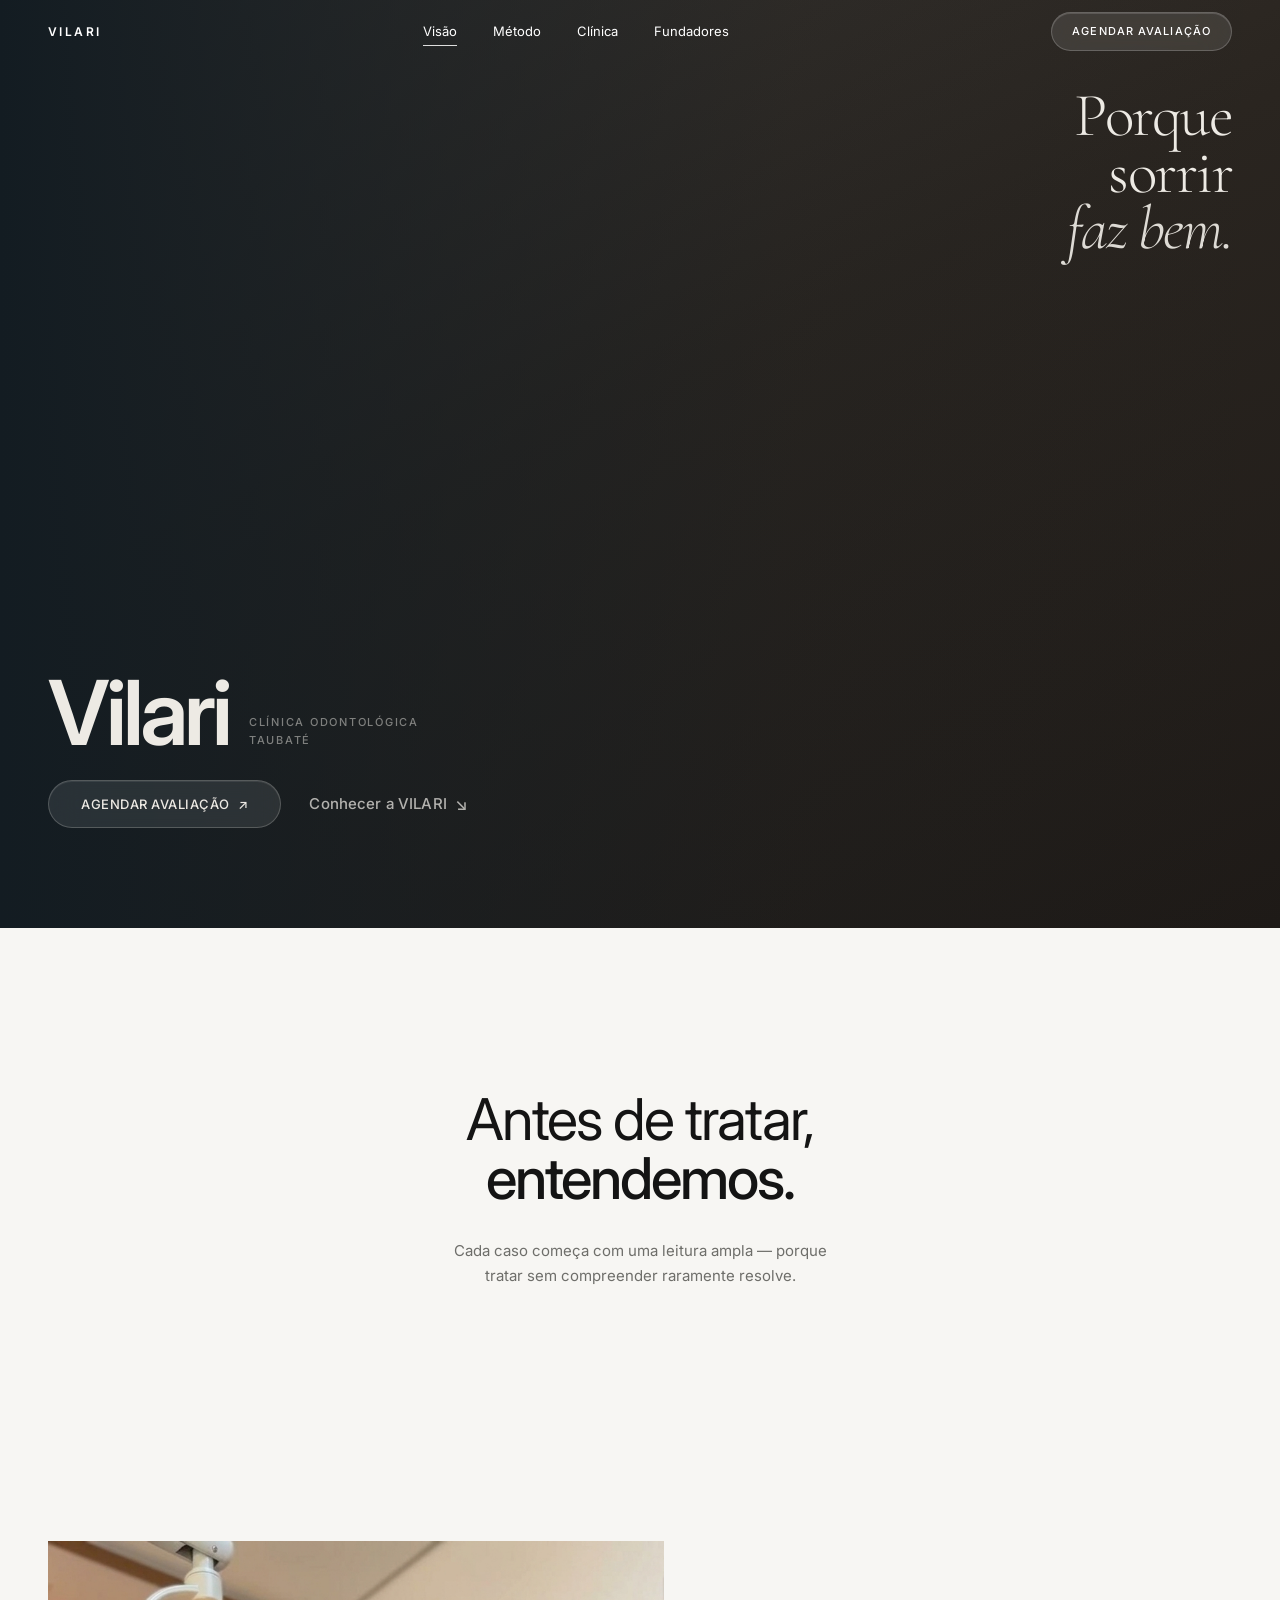
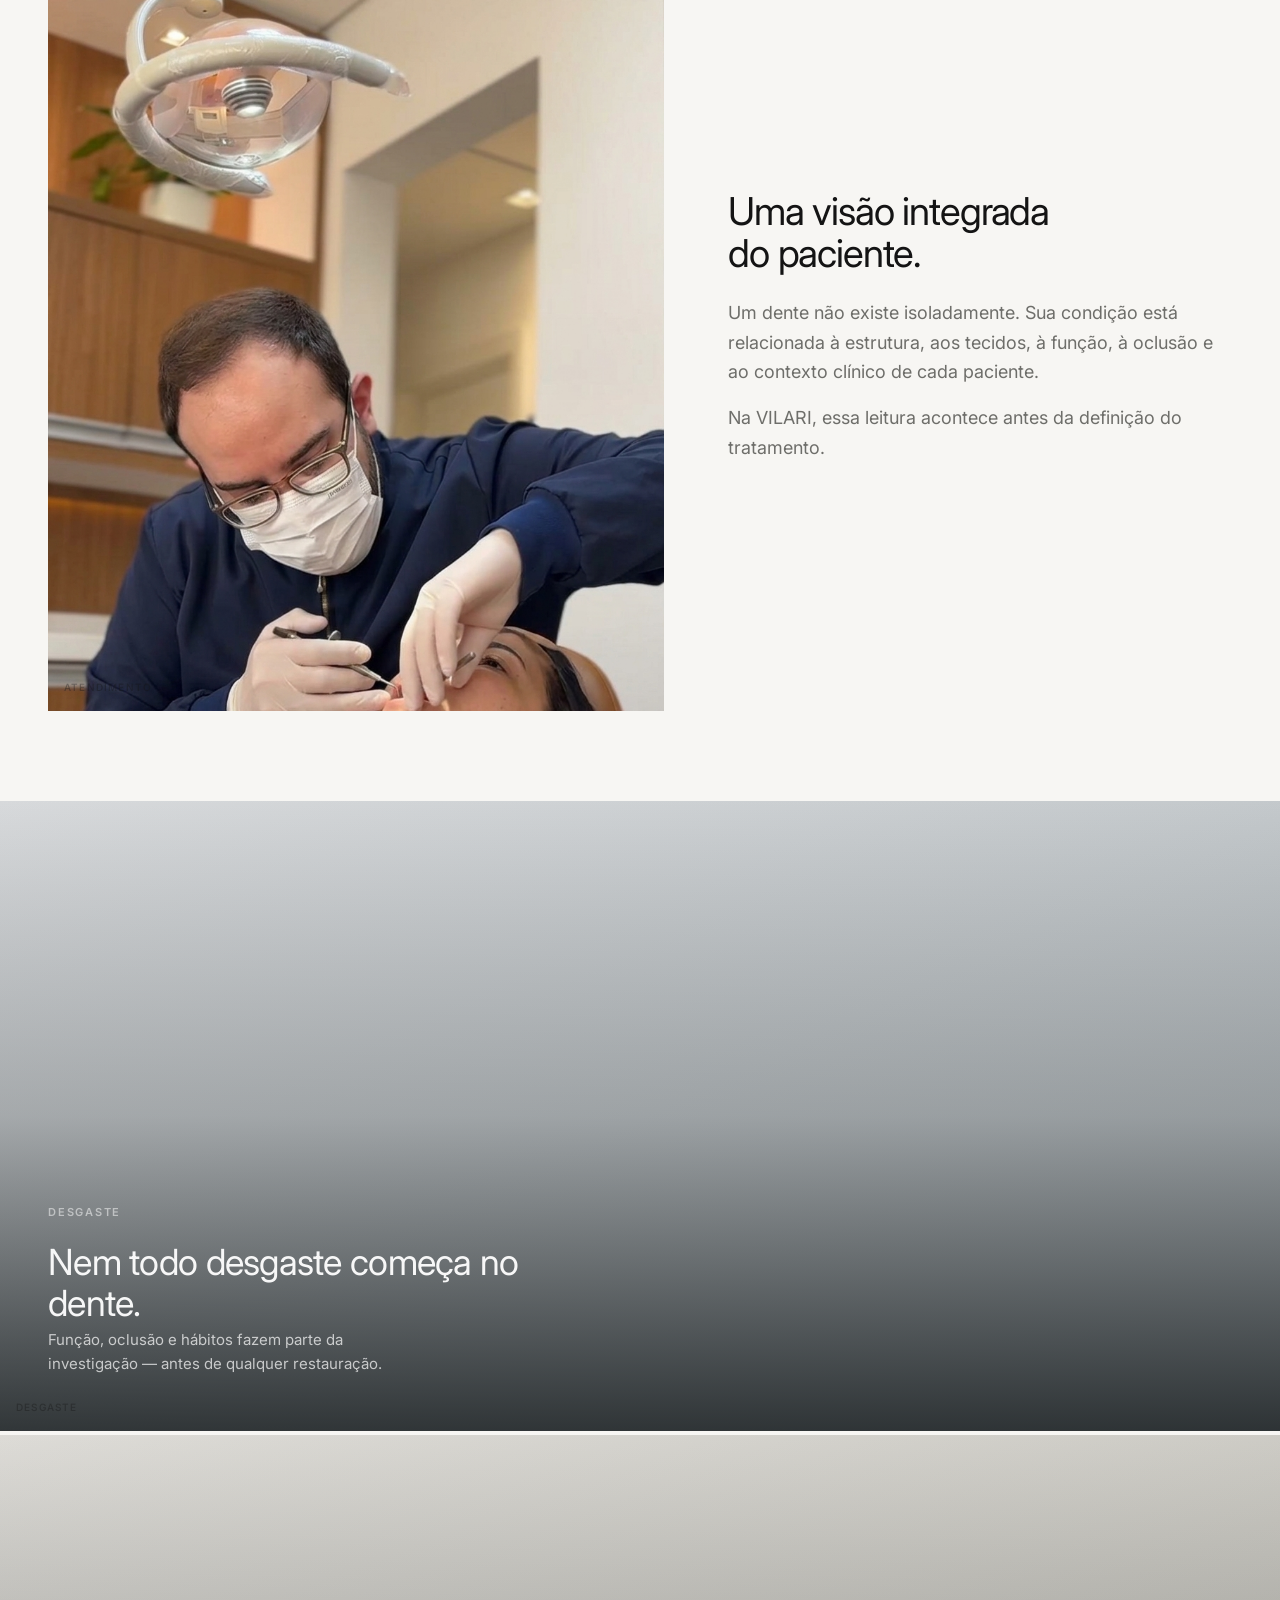
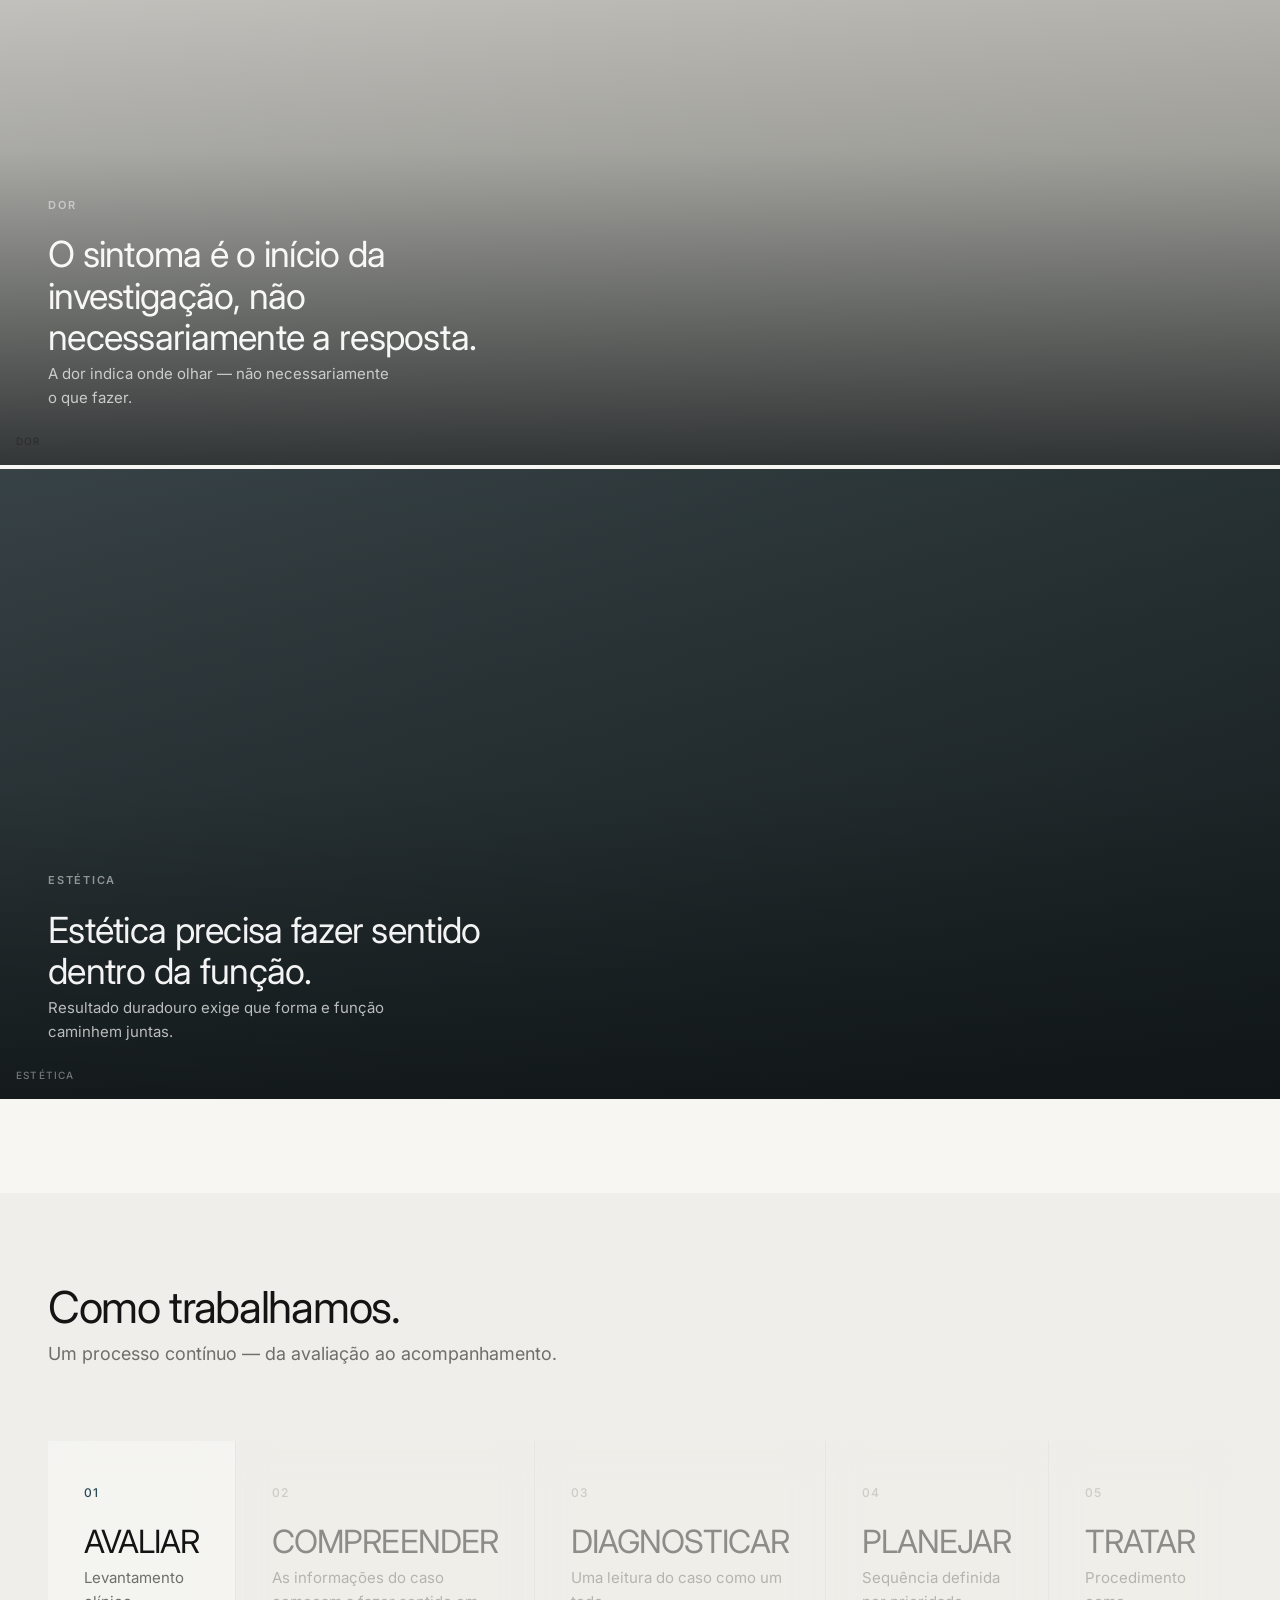
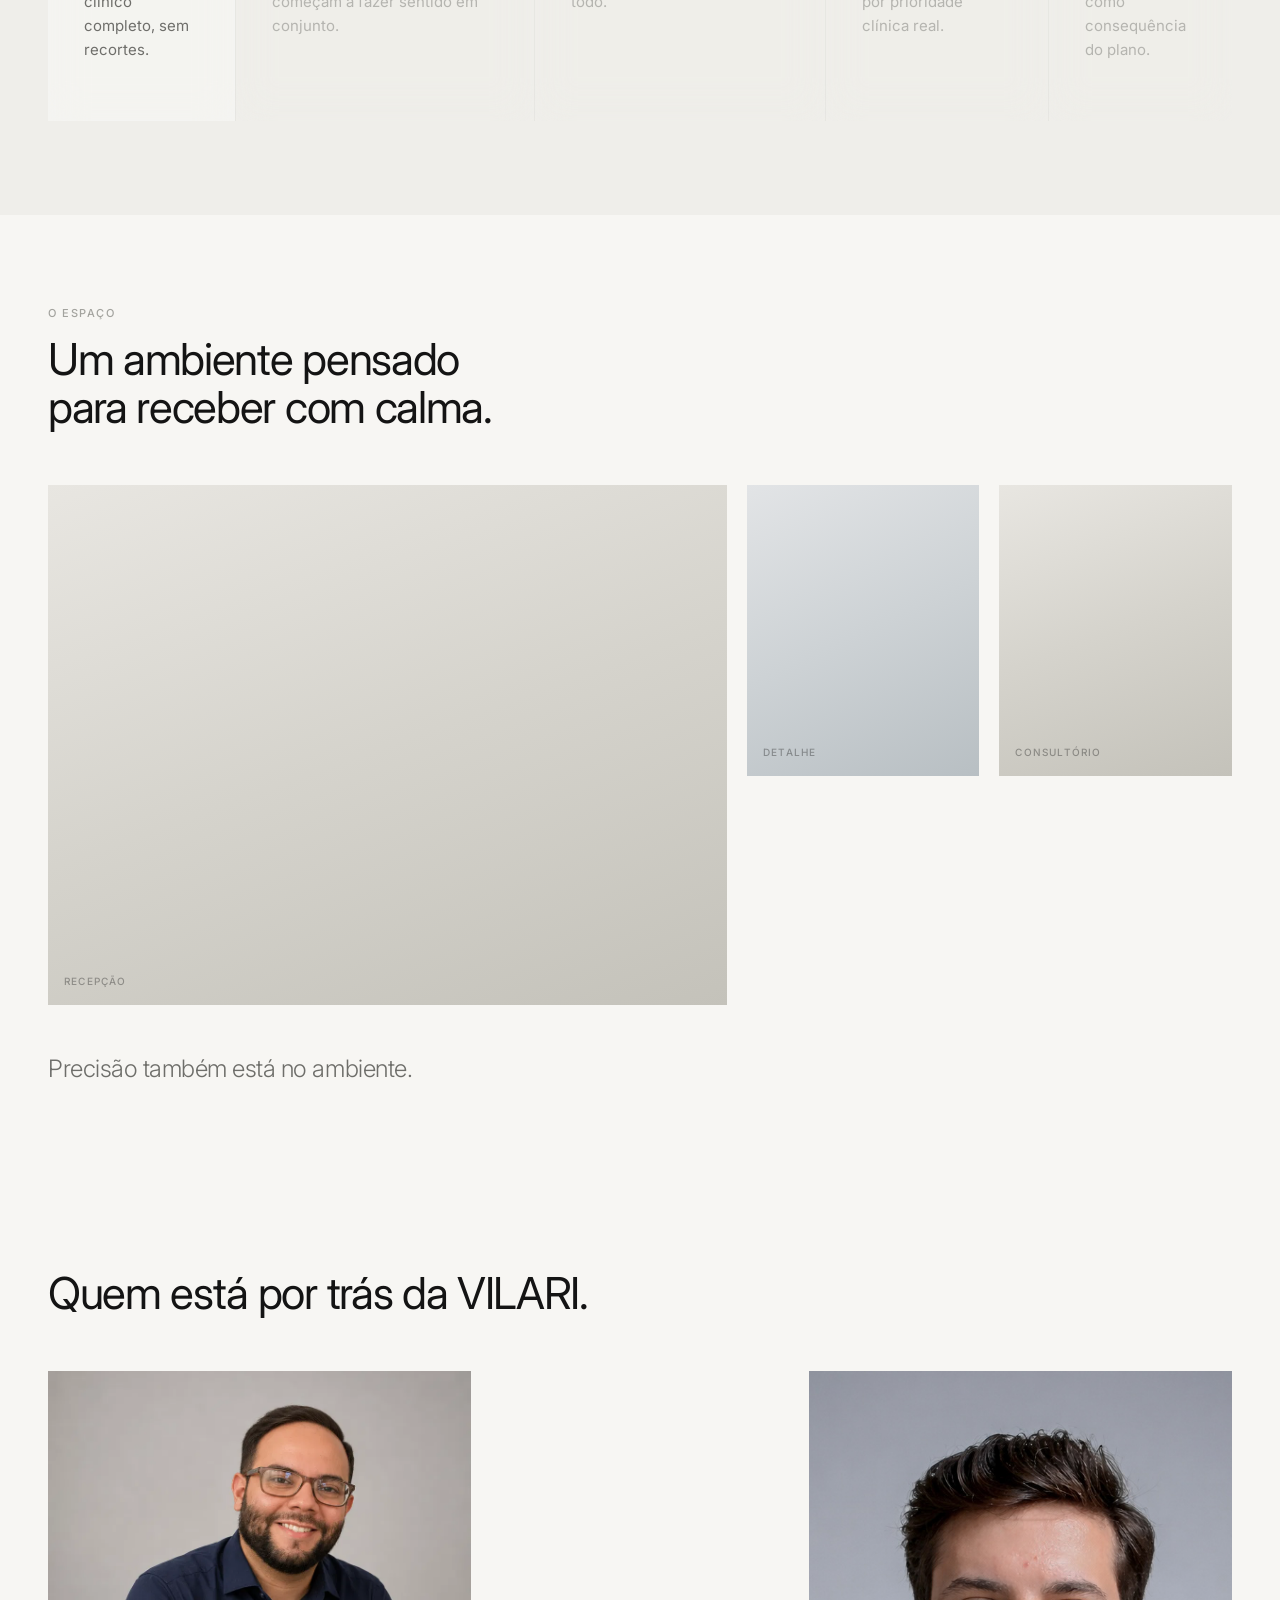
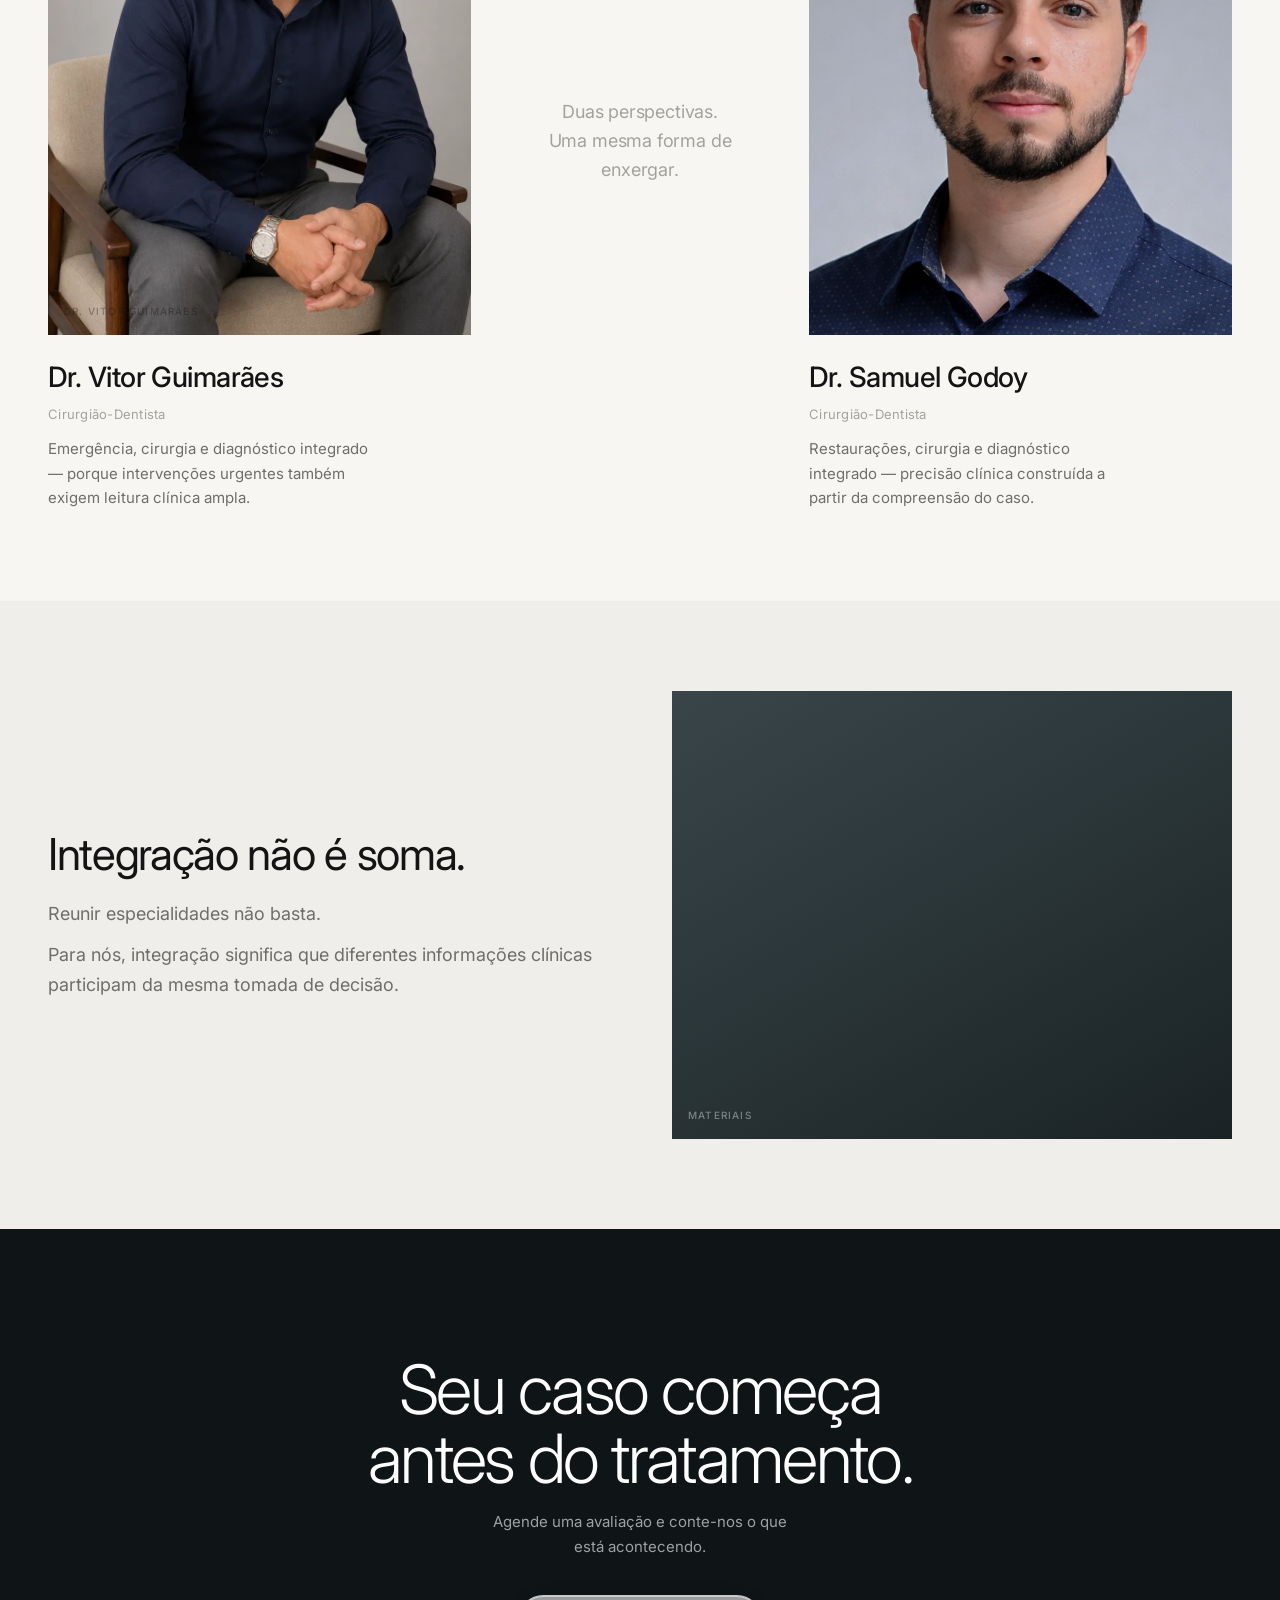
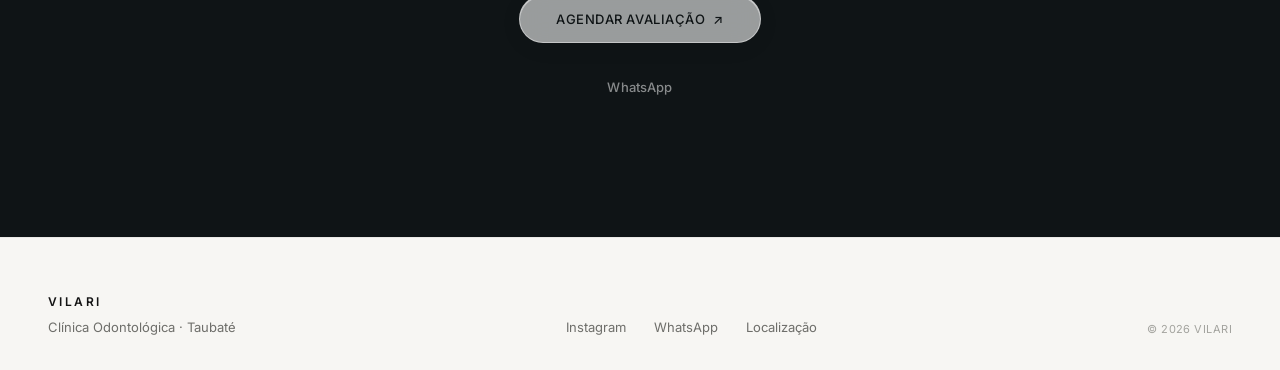
==== commit ca72cb0f: "Rename vilari-landing-v2.html to index.html" ====
--- a/index.html
+++ b/index.html
@@ -4,14 +4,14 @@
 <meta charset="UTF-8">
 <meta name="viewport" content="width=device-width, initial-scale=1.0, viewport-fit=cover">
 <title>VILARI — Instituto de Odontologia</title>
-<meta name="description" content="VILARI. Ver o todo antes de tratar a parte. Instituto de Odontologia em Taubaté. Odontologia construída a partir da compreensão do paciente.">
+<meta name="description" content="VILARI. Porque sorrir faz bem. Instituto de Odontologia em Taubaté. Odontologia construída a partir da compreensão do paciente.">
 <link rel="preconnect" href="https://fonts.googleapis.com">
 <link rel="preconnect" href="https://fonts.gstatic.com" crossorigin>
-<meta name="theme-color" content="#F7F6F3">
+<meta name="theme-color" content="#131C22">
 <meta name="apple-mobile-web-app-capable" content="yes">
 <meta name="apple-mobile-web-app-status-bar-style" content="default">
 <meta name="format-detection" content="telephone=no">
-<link href="https://fonts.googleapis.com/css2?family=Inter:wght@300;400;500;600&display=swap" rel="stylesheet">
+<link href="https://fonts.googleapis.com/css2?family=Cormorant+Garamond:ital,wght@0,300;0,400;1,300&family=Inter:wght@300;400;500;600&display=swap" rel="stylesheet">
 <style>
   /* Mobile-first tokens — scaled up on larger screens */
   :root {
@@ -533,11 +533,10 @@
     transition: opacity 0.9s var(--ease), transform 0.9s var(--ease);
   }
   .reveal.visible { opacity: 1; transform: translateY(0); }
-  .hero-content > .eyebrow.reveal { transition-delay: 0s; }
-  .hero-content > .display.reveal { transition-delay: 0.07s; }
-  .hero-content > .body-lg.reveal { transition-delay: 0.14s; }
-  .hero-content > .hero-actions.reveal { transition-delay: 0.21s; }
-  .hero-content > .hero-scroll-hint.reveal { transition-delay: 0.28s; }
+  .hero-tagline.reveal { transition-delay: 0s; }
+  .hero-brand.reveal { transition-delay: 0.1s; }
+  .hero-actions.reveal { transition-delay: 0.2s; }
+  .hero-scroll-hint.reveal { transition-delay: 0.3s; }
   .hero-scroll-hint.is-hidden {
     opacity: 0;
     transform: translateY(8px);
@@ -545,58 +544,146 @@
     transition: opacity 0.5s var(--ease), transform 0.5s var(--ease);
   }
 
-  /* ── HERO ── */
+  /* ── HERO (editorial) ── */
   .hero {
+    --hero-dark: #131C22;
+    --hero-dark-mid: #1A2830;
+    --hero-text: #EDEAE4;
+    position: relative;
+    min-height: 100svh;
+    background: var(--hero-dark);
+    overflow: hidden;
+  }
+  .hero-shell {
     position: relative;
     min-height: 100svh;
     display: flex;
-    align-items: flex-end;
-    overflow: hidden;
-  }
-  .hero-bg {
+    flex-direction: column;
+  }
+  .hero-arc {
+    position: absolute;
+    top: -18%;
+    right: -22%;
+    width: min(92vw, 520px);
+    height: min(92vw, 520px);
+    border: 1px solid rgba(237, 234, 228, 0.07);
+    border-radius: 50%;
+    pointer-events: none;
+    z-index: 1;
+  }
+  .hero-arc::before {
+    content: '';
+    position: absolute;
+    inset: 18%;
+    border: 1px solid rgba(237, 234, 228, 0.04);
+    border-radius: 50%;
+  }
+  .hero-grid {
+    flex: 1;
+    position: relative;
+    min-height: 100svh;
+    z-index: 2;
+  }
+  .hero-visual {
     position: absolute;
     inset: 0;
-    z-index: 0;
-  }
-  .hero-bg .media-fill { background: linear-gradient(165deg, #3D4548 0%, #2A3235 35%, #1A2022 100%); }
-  .hero-bg img {
+    overflow: hidden;
+  }
+  .hero-visual::before {
+    content: '';
+    position: absolute;
+    inset: 0;
+    background: linear-gradient(to top, var(--hero-dark) 0%, rgba(19, 28, 34, 0.35) 42%, transparent 100%);
+    z-index: 1;
+    pointer-events: none;
+  }
+  .hero-photo {
+    width: 100%;
+    height: 100%;
+    min-height: 280px;
+  }
+  .hero-photo .media-fill {
+    background: linear-gradient(155deg, #3A3530 0%, #2A2520 45%, #1E1A17 100%);
+  }
+  .hero-photo img {
     width: 100%;
     height: 100%;
     object-fit: cover;
-  }
-  .hero-bg img.loaded ~ .media-fill { display: none; }
-  .hero-bg img:not([src]), .hero-bg img[src=""] { display: none; }
-  .hero-overlay {
-    position: absolute;
-    inset: 0;
-    background: linear-gradient(
-      to top,
-      rgba(15,20,22,0.88) 0%,
-      rgba(15,20,22,0.45) 40%,
-      rgba(15,20,22,0.15) 70%,
-      rgba(15,20,22,0.05) 100%
-    );
-    z-index: 1;
-  }
-  .hero-content {
+    object-position: 62% 18%;
+  }
+  .hero-photo img.loaded ~ .media-fill { display: none; }
+  .hero-photo img:not([src]), .hero-photo img[src=""] { display: none; }
+  .hero-copy {
     position: relative;
-    z-index: 2;
+    z-index: 3;
+    min-height: 100svh;
+    display: grid;
+    grid-template-columns: 1fr;
+    grid-template-rows: 1fr auto auto;
+    align-content: end;
+    padding-bottom: max(28px, env(safe-area-inset-bottom, 0px));
+  }
+  .hero-copy-inner {
     width: 100%;
-    padding-bottom: max(32px, env(safe-area-inset-bottom, 0px));
-    padding-top: calc(var(--nav-h) + env(safe-area-inset-top, 0) + 24px);
-  }
-  .hero-content .eyebrow { color: rgba(255,255,255,0.55); margin-bottom: 16px; }
-  .hero-content .display {
-    color: #fff;
-    max-width: 11ch;
-    margin-bottom: 16px;
-  }
-  .hero-content .body-lg {
-    color: rgba(255,255,255,0.75);
-    max-width: 32ch;
-    margin-bottom: 28px;
-    font-size: 1rem;
-    line-height: 1.6;
+    min-height: 100svh;
+    display: grid;
+    grid-template-columns: 1fr;
+    grid-template-rows: 1fr auto;
+    align-content: end;
+    gap: 0;
+    padding-top: calc(var(--nav-h) + env(safe-area-inset-top, 0px));
+  }
+  .hero-left {
+    grid-row: 2;
+    display: flex;
+    flex-direction: column;
+    gap: 20px;
+  }
+  .hero-tagline {
+    font-family: 'Cormorant Garamond', Georgia, 'Times New Roman', serif;
+    font-weight: 300;
+    font-size: clamp(2.75rem, 11vw, 4.25rem);
+    line-height: 0.92;
+    letter-spacing: -0.025em;
+    color: var(--hero-text);
+    grid-row: 1;
+    align-self: start;
+    justify-self: end;
+    text-align: right;
+    width: fit-content;
+    max-width: min(92vw, 360px);
+    margin-top: clamp(24px, 8vh, 64px);
+    margin-bottom: auto;
+  }
+  .hero-line { display: block; }
+  .hero-line--last {
+    font-style: italic;
+    font-weight: 300;
+    opacity: 0.92;
+  }
+  .hero-brand {
+    display: flex;
+    flex-wrap: wrap;
+    align-items: flex-end;
+    gap: 14px 20px;
+    margin-bottom: 0;
+  }
+  .hero-logo {
+    font-family: 'Inter', -apple-system, BlinkMacSystemFont, sans-serif;
+    font-size: clamp(3rem, 14vw, 4.5rem);
+    font-weight: 600;
+    letter-spacing: -0.045em;
+    line-height: 0.88;
+    color: var(--hero-text);
+  }
+  .hero-descriptor {
+    font-size: 0.625rem;
+    font-weight: 500;
+    letter-spacing: 0.16em;
+    text-transform: uppercase;
+    color: rgba(237, 234, 228, 0.48);
+    line-height: 1.65;
+    padding-bottom: 0.35em;
   }
   .hero-actions {
     display: flex;
@@ -606,35 +693,39 @@
   }
   .hero-actions .btn-hero {
     width: 100%;
-    background: var(--glass-light);
+    background: rgba(237, 234, 228, 0.1);
     backdrop-filter: blur(16px) saturate(var(--glass-saturate));
     -webkit-backdrop-filter: blur(16px) saturate(var(--glass-saturate));
-    color: var(--dark);
+    color: var(--hero-text);
     font-size: 0.8125rem;
-    border: 1px solid var(--glass-light-border);
-    box-shadow: var(--glass-shadow), var(--glass-inset);
+    border: 1px solid rgba(237, 234, 228, 0.22);
+    box-shadow: inset 0 1px 0 rgba(255, 255, 255, 0.08);
   }
   .hero-actions .link {
     justify-content: center;
-    color: rgba(255,255,255,0.8);
+    color: rgba(237, 234, 228, 0.72);
   }
   .hero-scroll-hint {
+    position: absolute;
+    bottom: max(20px, env(safe-area-inset-bottom, 0px));
+    left: 50%;
+    transform: translateX(-50%);
+    z-index: 4;
     display: flex;
     align-items: center;
     justify-content: center;
     gap: 8px;
-    margin-top: 40px;
     font-size: 0.6875rem;
     font-weight: 500;
     letter-spacing: 0.12em;
     text-transform: uppercase;
-    color: rgba(255,255,255,0.4);
+    color: rgba(237, 234, 228, 0.32);
   }
   .hero-scroll-hint span {
     display: block;
     width: 1px;
     height: 24px;
-    background: rgba(255,255,255,0.25);
+    background: rgba(237, 234, 228, 0.22);
     animation: scrollPulse 2s var(--ease) infinite;
   }
   @keyframes scrollPulse {
@@ -1144,8 +1235,49 @@
   @media (max-width: 767px) {
     :root { --section-y: 84px; }
 
+    .hero-grid { min-height: 100svh; }
+    .hero-visual::before {
+      background: linear-gradient(
+        to top,
+        var(--hero-dark) 0%,
+        rgba(19, 28, 34, 0.96) 30%,
+        rgba(19, 28, 34, 0.72) 48%,
+        rgba(19, 28, 34, 0.35) 68%,
+        rgba(19, 28, 34, 0.12) 100%
+      );
+    }
+    .hero-photo img { object-position: 50% 20%; }
+    .hero-copy-inner {
+      padding-top: calc(var(--nav-h) + env(safe-area-inset-top, 0px));
+      min-height: calc(100svh - env(safe-area-inset-bottom, 0px));
+    }
+    .hero-tagline {
+      font-size: clamp(2.5rem, 12vw, 3.5rem);
+      margin-top: clamp(16px, 5vh, 40px);
+      max-width: min(88vw, 340px);
+    }
+    .hero-left { gap: 18px; }
+    .hero-logo { font-size: clamp(2.5rem, 13vw, 3.25rem); }
+    .hero-brand {
+      flex-direction: column;
+      align-items: flex-start;
+      gap: 6px;
+    }
+    .hero-descriptor {
+      padding-bottom: 0;
+      font-size: 0.5625rem;
+      letter-spacing: 0.18em;
+    }
+    .hero-arc {
+      top: 6%;
+      right: -38%;
+      width: min(105vw, 380px);
+      height: min(105vw, 380px);
+      opacity: 0.65;
+    }
     .hero-actions .btn-hero { border-radius: 12px; min-height: 52px; }
     .hero-actions .link:active { opacity: 0.65; }
+    .hero-scroll-hint { bottom: max(24px, env(safe-area-inset-bottom, 0px)); }
 
     .statement { padding-top: calc(var(--section-y) + 8px); }
     .split-inner { gap: 40px; }
@@ -1157,6 +1289,8 @@
       touch-action: pan-x;
     }
 
+    .hero-scroll-hint { display: none; }
+
     .founder-name { font-size: 1.375rem; }
     .founder-bio { font-size: 1rem; line-height: 1.65; }
 
@@ -1179,12 +1313,37 @@
 
     .nav-cta-mobile-header { display: none !important; }
 
-    .hero-content {
+    .hero-copy-inner {
+      grid-template-columns: minmax(0, 1fr) minmax(0, 1.1fr);
+      grid-template-rows: 1fr;
+      align-content: stretch;
+      align-items: end;
+      padding-top: calc(var(--nav-h) + env(safe-area-inset-top, 0px) + 24px);
       padding-bottom: clamp(48px, 8vh, 80px);
-      padding-top: calc(var(--nav-h) + env(safe-area-inset-top, 0) + 40px);
-    }
-    .hero-content .display { max-width: 14ch; }
-    .hero-content .body-lg { font-size: clamp(0.9375rem, 1.5vw, 1.0625rem); max-width: 36ch; }
+    }
+    .hero-left {
+      grid-column: 1;
+      grid-row: 1;
+      align-self: end;
+      gap: clamp(24px, 3vh, 36px);
+      max-width: 480px;
+    }
+    .hero-tagline {
+      grid-column: 2;
+      grid-row: 1;
+      align-self: center;
+      justify-self: end;
+      text-align: right;
+      font-size: clamp(3.25rem, 4.8vw, 5.25rem);
+      margin-top: 0;
+      max-width: min(38vw, 500px);
+    }
+    .hero-brand {
+      flex-direction: row;
+      align-items: flex-end;
+    }
+    .hero-logo { font-size: clamp(4rem, 7vw, 6.5rem); }
+    .hero-descriptor { font-size: 0.6875rem; }
     .hero-actions {
       flex-direction: row;
       flex-wrap: wrap;
@@ -1193,7 +1352,21 @@
     }
     .hero-actions .btn-hero { width: auto; }
     .hero-actions .link { justify-content: flex-start; }
-    .hero-scroll-hint { display: none; }
+    .hero-visual::before {
+      background: linear-gradient(to right, var(--hero-dark) 0%, rgba(19, 28, 34, 0.5) 35%, rgba(19, 28, 34, 0.15) 62%, transparent 100%);
+    }
+    .hero-photo img { object-position: 58% 22%; }
+    .hero-arc {
+      top: -12%;
+      right: 8%;
+      width: min(55vw, 680px);
+      height: min(55vw, 680px);
+    }
+    .hero-scroll-hint {
+      left: var(--inset-l);
+      transform: none;
+      bottom: clamp(32px, 5vh, 48px);
+    }
 
     .statement {
       padding: clamp(100px, 18vh, 180px) 0;
@@ -1331,18 +1504,17 @@
     .wa-fab { display: none; }
 
     /* Hero */
-    .hero-content > .eyebrow.reveal { transition-delay: 0s; }
-    .hero-content > .display.reveal { transition-delay: 0.08s; }
-    .hero-content > .body-lg.reveal { transition-delay: 0.16s; }
-    .hero-content > .hero-actions.reveal { transition-delay: 0.24s; }
+    .hero-tagline.reveal { transition-delay: 0s; }
+    .hero-brand.reveal { transition-delay: 0.1s; }
+    .hero-actions.reveal { transition-delay: 0.2s; }
     .hero-actions .btn-hero {
       border-radius: 100px;
       padding-inline: 32px;
-      transition: background 0.35s var(--spring-soft), transform 0.2s var(--spring), box-shadow 0.35s;
-    }
-    .hero-bg img {
+      transition: background 0.35s var(--spring-soft), transform 0.2s var(--spring), box-shadow 0.35s, border-color 0.35s;
+    }
+    .hero-photo img {
       will-change: transform;
-      transform: scale(1.05);
+      transform: scale(1.04);
       transition: none;
     }
 
@@ -1356,7 +1528,9 @@
     @media (hover: hover) {
       .hero-actions .btn-hero:hover {
         transform: translateY(-2px);
-        box-shadow: 0 12px 40px rgba(15, 20, 22, 0.14), var(--glass-inset);
+        background: rgba(237, 234, 228, 0.16);
+        border-color: rgba(237, 234, 228, 0.32);
+        box-shadow: 0 12px 40px rgba(0, 0, 0, 0.2), inset 0 1px 0 rgba(255, 255, 255, 0.1);
       }
       .cta-final .btn:hover {
         transform: translateY(-2px);
@@ -1470,8 +1644,6 @@
     .method-step:first-child { border-left: none; }
     .method-step:last-child { border-bottom: none; }
     .method-word { font-size: clamp(1.5rem, 2.5vw, 2.25rem); }
-    .hero-content .display { max-width: 14ch; }
-
     .statement .display { font-size: clamp(2.75rem, 4.5vw, 4.25rem); }
     .split-copy .heading { font-size: clamp(2rem, 3vw, 2.75rem); }
     .integration-copy .heading { max-width: 16ch; }
@@ -1480,7 +1652,7 @@
   @media (prefers-reduced-motion: reduce) {
     html { scroll-behavior: auto; }
     .reveal { opacity: 1; transform: none; transition: none; }
-    .hero-content > .reveal { transition-delay: 0s !important; }
+    .hero .reveal { transition-delay: 0s !important; }
     .media img, .case-bg img { transition: none; }
     .case-desc { opacity: 1; transform: none; }
     .method-step { opacity: 1; transform: none; }
@@ -1547,19 +1719,34 @@
 
 <!-- 01 HERO -->
 <section class="hero" id="visao">
-  <div class="hero-bg media">
-    <img src="fotos/hero-arquitetura.jpg" alt="Arquitetura da clínica VILARI">
-    <div class="media-fill tone-deep"></div>
-    <span class="media-tag">Arquitetura</span>
-  </div>
-  <div class="hero-overlay"></div>
-  <div class="hero-content wrap">
-    <p class="eyebrow reveal">Instituto de Odontologia · Taubaté</p>
-    <h1 class="display reveal">Ver o todo antes de tratar a parte.</h1>
-    <p class="body-lg reveal">Odontologia construída a partir da compreensão do paciente.</p>
-    <div class="hero-actions reveal">
-      <a href="#contato" class="btn btn-hero">Agendar avaliação <span class="icon">↗</span></a>
-      <a href="#declaracao" class="link link-light">Conhecer a VILARI <span class="icon">↘</span></a>
+  <div class="hero-shell">
+    <div class="hero-arc" aria-hidden="true"></div>
+    <div class="hero-grid">
+      <div class="hero-copy">
+        <div class="hero-copy-inner wrap">
+          <div class="hero-left">
+            <div class="hero-brand reveal">
+              <span class="hero-logo" aria-hidden="true">Vilari</span>
+              <p class="hero-descriptor">Clínica Odontológica<br>Taubaté</p>
+            </div>
+            <div class="hero-actions reveal">
+              <a href="#contato" class="btn btn-hero">Agendar avaliação <span class="icon">↗</span></a>
+              <a href="#declaracao" class="link link-light">Conhecer a VILARI <span class="icon">↘</span></a>
+            </div>
+          </div>
+          <h1 class="hero-tagline reveal">
+            <span class="hero-line">Porque</span>
+            <span class="hero-line">sorrir</span>
+            <span class="hero-line hero-line--last">faz bem.</span>
+          </h1>
+        </div>
+      </div>
+      <div class="hero-visual">
+        <div class="hero-photo media">
+          <img src="fotos/hero-sorriso.jpg" alt="Sorriso natural — VILARI Clínica Odontológica">
+          <div class="media-fill tone-warm"></div>
+        </div>
+      </div>
     </div>
     <div class="hero-scroll-hint reveal" aria-hidden="true">
       <span></span>
@@ -1807,7 +1994,7 @@
   <div class="wrap">
     <div class="footer-brand">
       <span class="wordmark">Vilari</span>
-      <p>Instituto de Odontologia · Taubaté</p>
+      <p>Clínica Odontológica · Taubaté</p>
     </div>
     <div class="footer-links">
       <a href="https://instagram.com/vilari" target="_blank" rel="noopener">Instagram</a>
@@ -1832,7 +2019,7 @@
 
   const header = document.getElementById('header');
   const hero = document.querySelector('.hero');
-  const heroBgImg = document.querySelector('.hero-bg img');
+  const heroBgImg = document.querySelector('.hero-photo img');
   const mobileCta = document.getElementById('mobileCta');
   const navLinks = document.querySelectorAll('.nav-link');
   const navSections = ['visao', 'metodo', 'clinica', 'fundadores']
@@ -1900,7 +2087,7 @@
       const scrollY = window.scrollY;
       if (scrollY >= heroH) return;
       const progress = scrollY / heroH;
-      heroBgImg.style.transform = `scale(${1.05 + progress * 0.04}) translateY(${scrollY * 0.28}px)`;
+      heroBgImg.style.transform = `scale(${1.04 + progress * 0.04}) translateY(${scrollY * 0.22}px)`;
     });
   }
 
@@ -1928,7 +2115,7 @@
   }
   window.addEventListener('scroll', updateHeader, { passive: true });
   isMobile.addEventListener('change', () => {
-    if (heroBgImg) heroBgImg.style.transform = isMobile.matches ? '' : 'scale(1.05)';
+    if (heroBgImg) heroBgImg.style.transform = isMobile.matches ? '' : 'scale(1.04)';
     updateHeader();
   });
   isDesktopNav.addEventListener('change', updateActiveNav);
@@ -1996,7 +2183,7 @@
   /* Hero: reveal imediato ao carregar */
   if (!reduced) {
     requestAnimationFrame(() => {
-      document.querySelectorAll('.hero-content .reveal').forEach(el => el.classList.add('visible'));
+      document.querySelectorAll('.hero .reveal').forEach(el => el.classList.add('visible'));
     });
   }
 
@@ -2092,7 +2279,7 @@
   if (reduced) steps.forEach(s => s.classList.add('active'));
 
   /* Media: show placeholder until image loads */
-  document.querySelectorAll('.media img, .hero-bg img').forEach(img => {
+  document.querySelectorAll('.media img, .hero-photo img').forEach(img => {
     const src = img.getAttribute('src');
     if (!src) return;
     const fill = img.parentElement.querySelector('.media-fill');
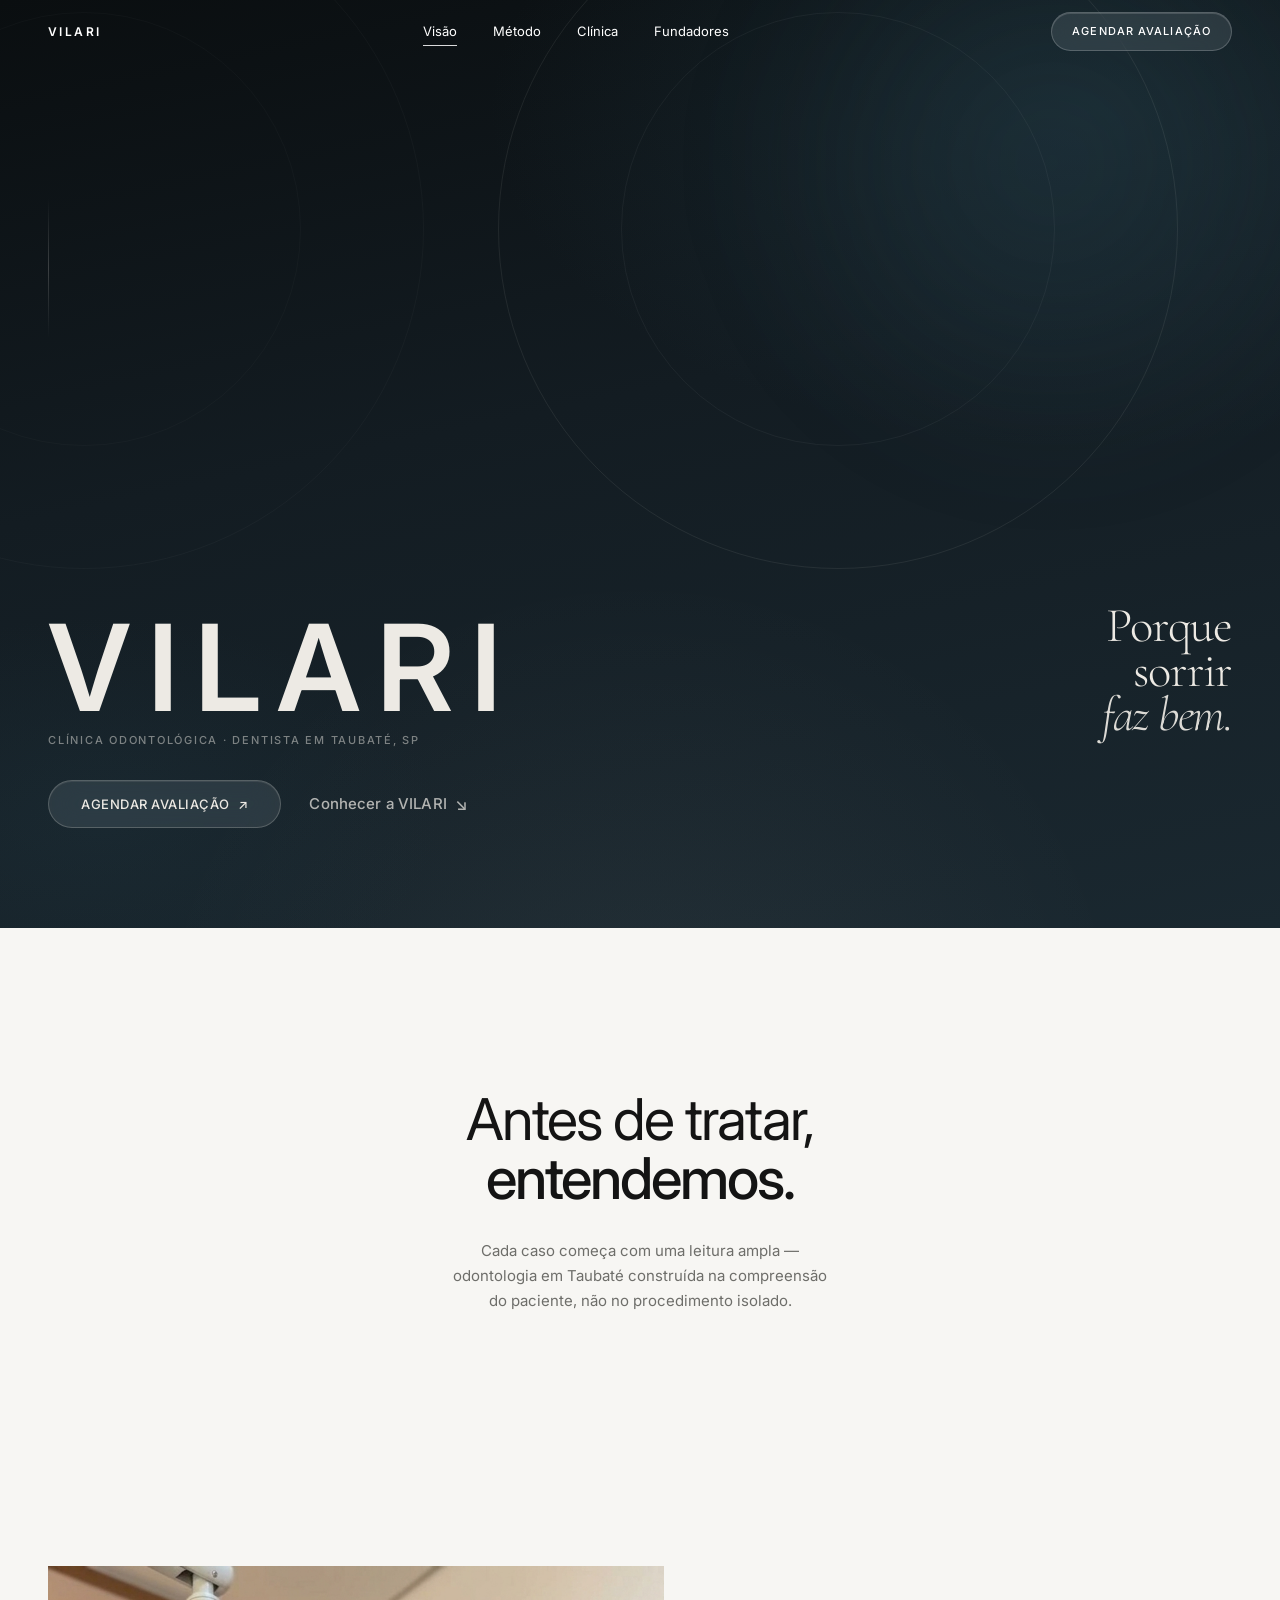
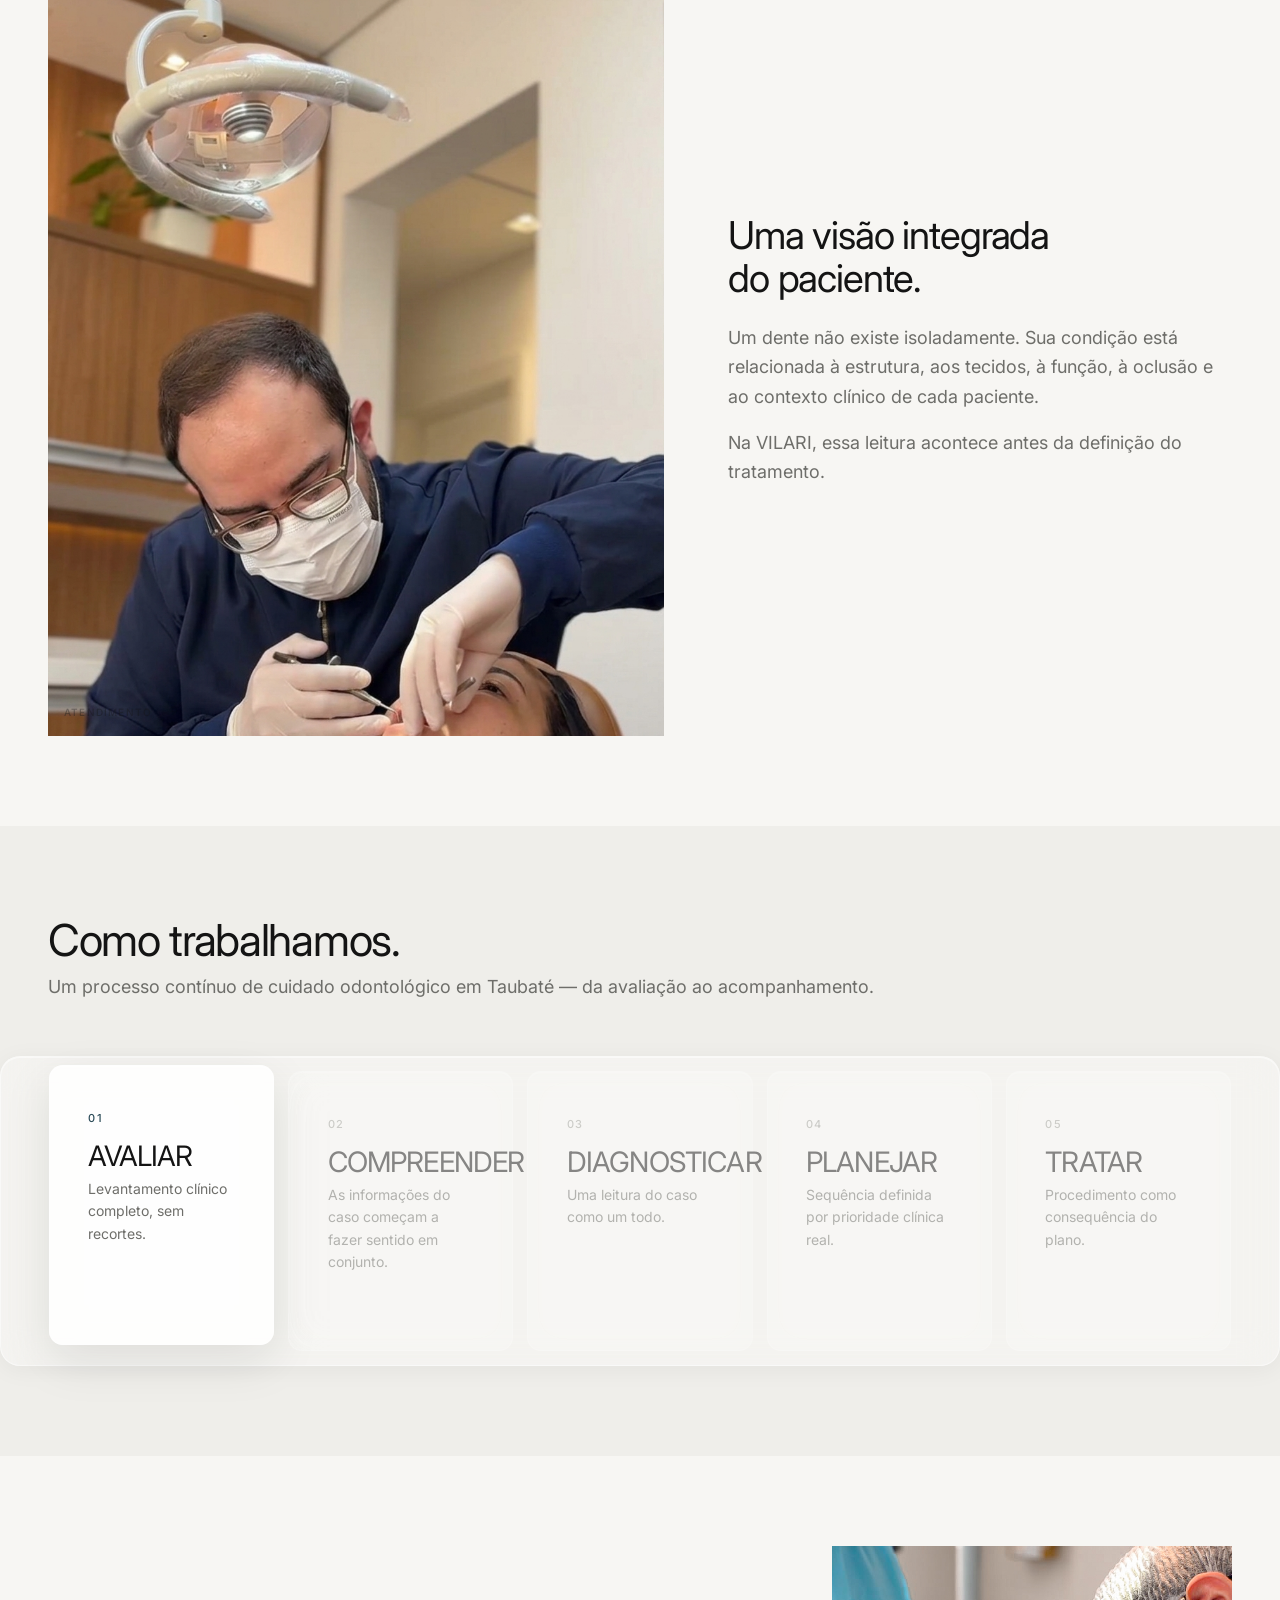
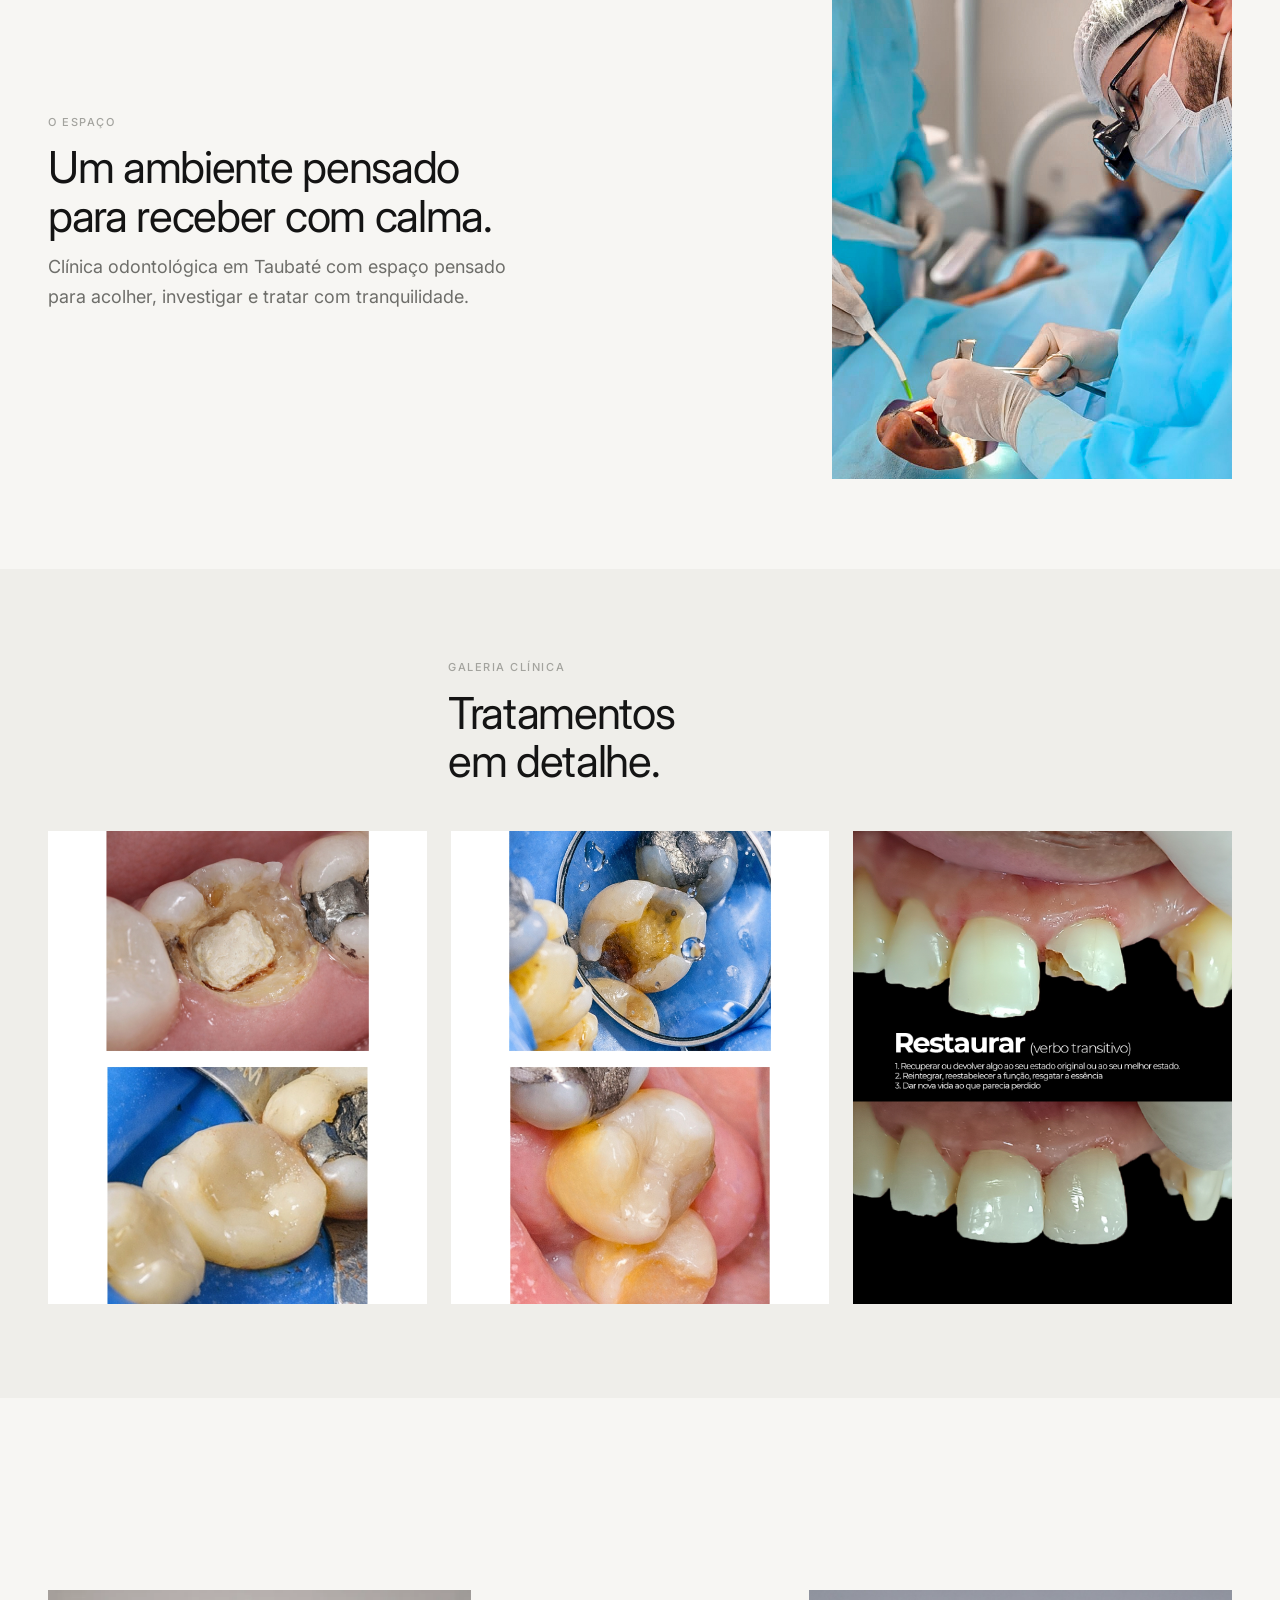
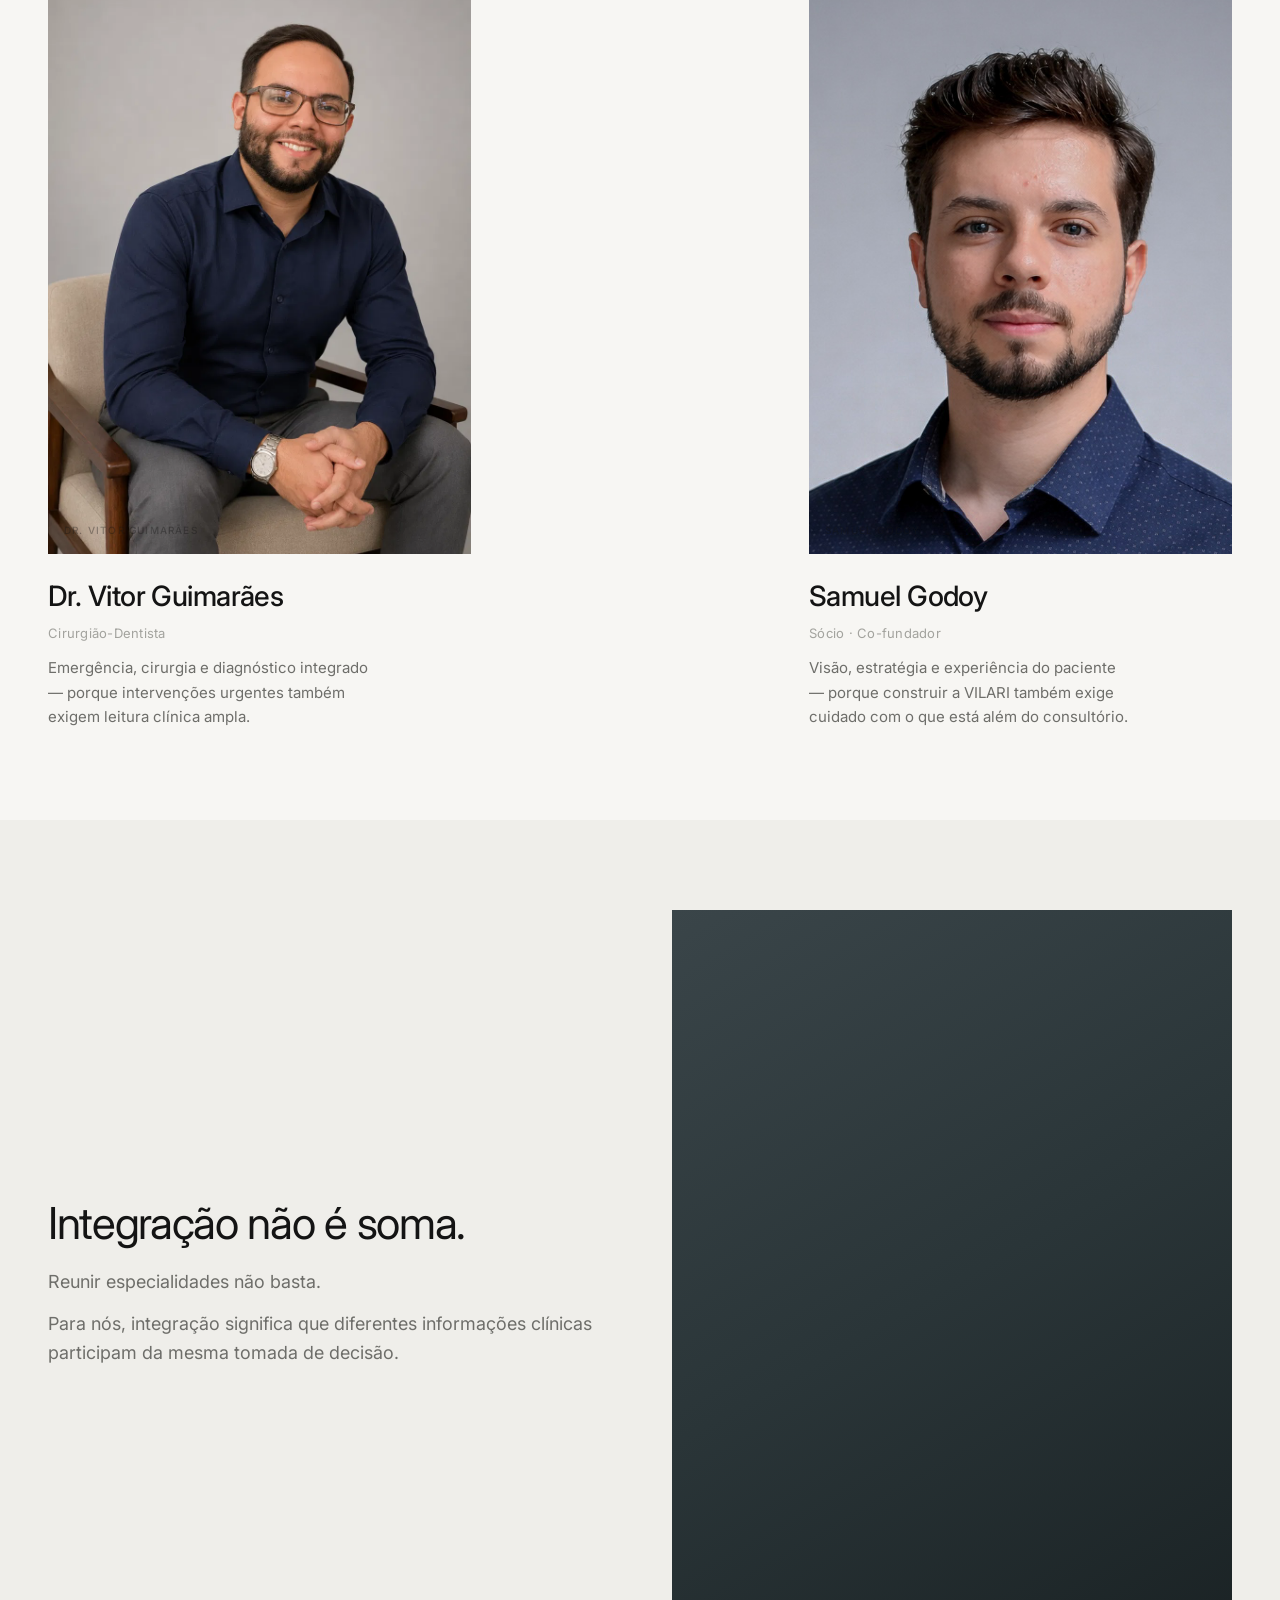
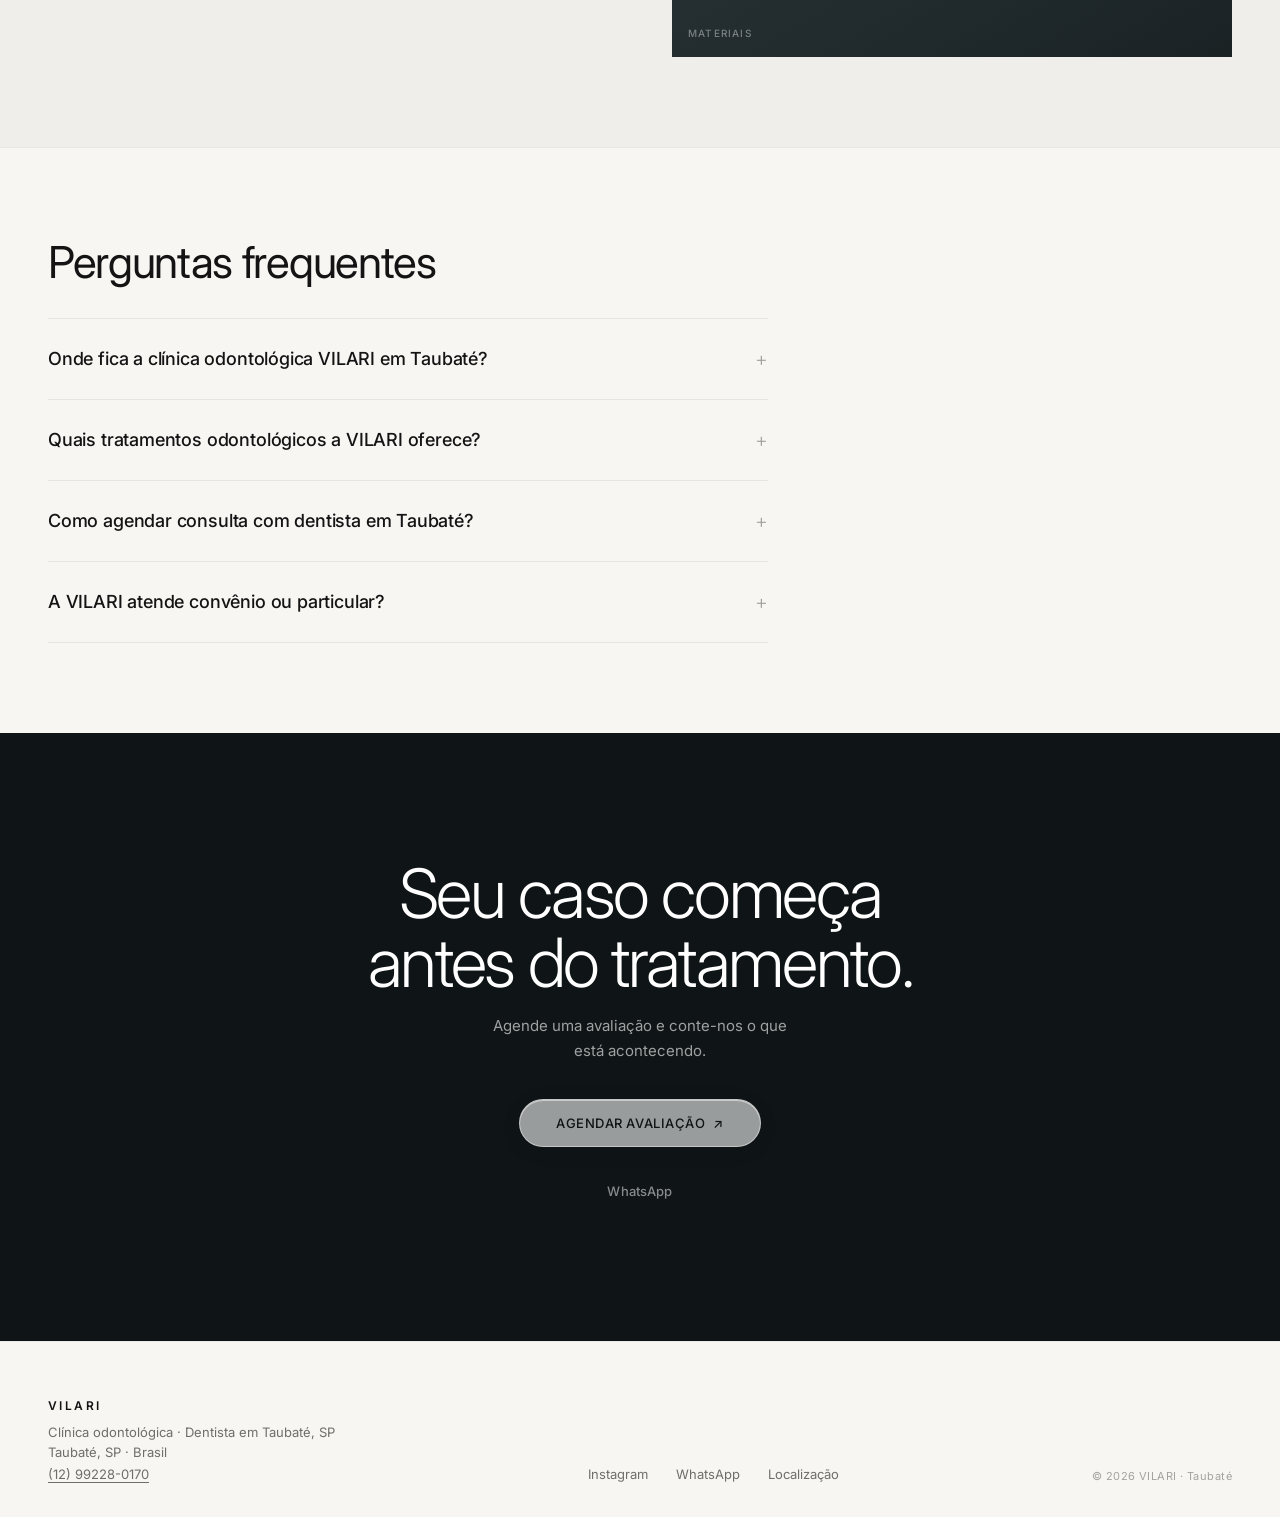
==== commit 7016ba5f: "Add files via upload" ====
--- a/index.html
+++ b/index.html
@@ -3,15 +3,149 @@
 <head>
 <meta charset="UTF-8">
 <meta name="viewport" content="width=device-width, initial-scale=1.0, viewport-fit=cover">
-<title>VILARI — Instituto de Odontologia</title>
-<meta name="description" content="VILARI. Porque sorrir faz bem. Instituto de Odontologia em Taubaté. Odontologia construída a partir da compreensão do paciente.">
+<title>Dentista em Taubaté — VILARI | Clínica Odontológica</title>
+<meta name="description" content="Clínica odontológica em Taubaté com avaliação integrada, restauração, cirurgia e estética. Porque sorrir faz bem. Agende sua consulta na VILARI.">
+<meta name="robots" content="index, follow, max-image-preview:large, max-snippet:-1, max-video-preview:-1">
+<meta name="googlebot" content="index, follow">
+<meta name="author" content="VILARI Clínica Odontológica">
+<meta name="geo.region" content="BR-SP">
+<meta name="geo.placename" content="Taubaté">
+<meta name="geo.position" content="-23.0264;-45.5553">
+<meta name="ICBM" content="-23.0264, -45.5553">
+<link rel="canonical" href="https://vilari.vercel.app/">
+<link rel="alternate" hreflang="pt-BR" href="https://vilari.vercel.app/">
+<link rel="alternate" hreflang="x-default" href="https://vilari.vercel.app/">
+<meta property="og:type" content="website">
+<meta property="og:locale" content="pt_BR">
+<meta property="og:site_name" content="VILARI Clínica Odontológica">
+<meta property="og:title" content="Dentista em Taubaté — VILARI | Clínica Odontológica">
+<meta property="og:description" content="Clínica odontológica em Taubaté. Avaliação integrada, restauração, cirurgia e estética. Agende sua consulta.">
+<meta property="og:url" content="https://vilari.vercel.app/">
+<meta property="og:image" content="https://vilari.vercel.app/fotos/hero-sorriso.jpg">
+<meta property="og:image:alt" content="VILARI — clínica odontológica em Taubaté">
+<meta name="twitter:card" content="summary_large_image">
+<meta name="twitter:title" content="Dentista em Taubaté — VILARI | Clínica Odontológica">
+<meta name="twitter:description" content="Clínica odontológica em Taubaté. Porque sorrir faz bem. Agende sua avaliação.">
+<meta name="twitter:image" content="https://vilari.vercel.app/fotos/hero-sorriso.jpg">
+<link rel="icon" href="/favicon.svg" type="image/svg+xml">
+<link rel="manifest" href="/site.webmanifest">
 <link rel="preconnect" href="https://fonts.googleapis.com">
 <link rel="preconnect" href="https://fonts.gstatic.com" crossorigin>
 <meta name="theme-color" content="#131C22">
 <meta name="apple-mobile-web-app-capable" content="yes">
 <meta name="apple-mobile-web-app-status-bar-style" content="default">
+<meta name="apple-mobile-web-app-title" content="VILARI">
 <meta name="format-detection" content="telephone=no">
 <link href="https://fonts.googleapis.com/css2?family=Cormorant+Garamond:ital,wght@0,300;0,400;1,300&family=Inter:wght@300;400;500;600&display=swap" rel="stylesheet">
+<script type="application/ld+json">
+{
+  "@context": "https://schema.org",
+  "@graph": [
+    {
+      "@type": "WebSite",
+      "@id": "https://vilari.vercel.app/#website",
+      "url": "https://vilari.vercel.app/",
+      "name": "VILARI Clínica Odontológica",
+      "description": "Clínica odontológica em Taubaté — dentista com visão integrada do paciente.",
+      "inLanguage": "pt-BR",
+      "publisher": { "@id": "https://vilari.vercel.app/#clinic" }
+    },
+    {
+      "@type": ["Dentist", "MedicalBusiness", "LocalBusiness"],
+      "@id": "https://vilari.vercel.app/#clinic",
+      "name": "VILARI Clínica Odontológica",
+      "alternateName": "VILARI",
+      "description": "Clínica odontológica em Taubaté especializada em avaliação integrada, restauração, cirurgia, estética e diagnóstico odontológico.",
+      "url": "https://vilari.vercel.app/",
+      "telephone": "+5512992280170",
+      "email": "contato@vilari.com.br",
+      "image": "https://vilari.vercel.app/fotos/hero-sorriso.jpg",
+      "logo": "https://vilari.vercel.app/favicon.svg",
+      "priceRange": "$$",
+      "address": {
+        "@type": "PostalAddress",
+        "streetAddress": "Atualizar — Rua, número",
+        "addressLocality": "Taubaté",
+        "addressRegion": "SP",
+        "postalCode": "12000-000",
+        "addressCountry": "BR"
+      },
+      "geo": {
+        "@type": "GeoCoordinates",
+        "latitude": -23.0264,
+        "longitude": -45.5553
+      },
+      "areaServed": [
+        { "@type": "City", "name": "Taubaté" },
+        { "@type": "AdministrativeArea", "name": "Vale do Paraíba" }
+      ],
+      "openingHoursSpecification": [
+        { "@type": "OpeningHoursSpecification", "dayOfWeek": ["Monday","Tuesday","Wednesday","Thursday","Friday"], "opens": "08:00", "closes": "18:00" },
+        { "@type": "OpeningHoursSpecification", "dayOfWeek": "Saturday", "opens": "08:00", "closes": "12:00" }
+      ],
+      "sameAs": [
+        "https://instagram.com/vilari"
+      ],
+      "hasOfferCatalog": {
+        "@type": "OfferCatalog",
+        "name": "Tratamentos odontológicos",
+        "itemListElement": [
+          { "@type": "Offer", "itemOffered": { "@type": "Service", "name": "Avaliação odontológica" } },
+          { "@type": "Offer", "itemOffered": { "@type": "Service", "name": "Restauração dental" } },
+          { "@type": "Offer", "itemOffered": { "@type": "Service", "name": "Cirurgia odontológica" } },
+          { "@type": "Offer", "itemOffered": { "@type": "Service", "name": "Estética dental" } },
+          { "@type": "Offer", "itemOffered": { "@type": "Service", "name": "Tratamento de desgaste e oclusão" } }
+        ]
+      }
+    },
+    {
+      "@type": "FAQPage",
+      "@id": "https://vilari.vercel.app/#faq",
+      "mainEntity": [
+        {
+          "@type": "Question",
+          "name": "Onde fica a clínica odontológica VILARI em Taubaté?",
+          "acceptedAnswer": {
+            "@type": "Answer",
+            "text": "A VILARI é uma clínica odontológica em Taubaté, SP. Consulte a localização no mapa ou entre em contato pelo WhatsApp para endereço e orientações de acesso."
+          }
+        },
+        {
+          "@type": "Question",
+          "name": "Quais tratamentos a VILARI oferece?",
+          "acceptedAnswer": {
+            "@type": "Answer",
+            "text": "Oferecemos avaliação odontológica integrada, restaurações, cirurgia, estética dental e investigação de casos complexos como desgaste, dor e função."
+          }
+        },
+        {
+          "@type": "Question",
+          "name": "Como agendar consulta com dentista em Taubaté na VILARI?",
+          "acceptedAnswer": {
+            "@type": "Answer",
+            "text": "Agende sua avaliação pelo WhatsApp ou pelo botão Agendar avaliação neste site. A equipe retorna com horários disponíveis."
+          }
+        }
+      ]
+    },
+    {
+      "@type": "Person",
+      "@id": "https://vilari.vercel.app/#vitor",
+      "name": "Dr. Vitor Guimarães",
+      "jobTitle": "Cirurgião-Dentista",
+      "worksFor": { "@id": "https://vilari.vercel.app/#clinic" },
+      "knowsAbout": ["Cirurgia odontológica", "Emergência odontológica", "Diagnóstico integrado"]
+    },
+    {
+      "@type": "Person",
+      "@id": "https://vilari.vercel.app/#samuel",
+      "name": "Samuel Godoy",
+      "jobTitle": "Sócio e Co-fundador",
+      "worksFor": { "@id": "https://vilari.vercel.app/#clinic" }
+    }
+  ]
+}
+</script>
 <style>
   /* Mobile-first tokens — scaled up on larger screens */
   :root {
@@ -93,6 +227,23 @@
   ::selection { background: var(--petrol); color: var(--white); }
   :focus-visible { outline: 2px solid var(--petrol); outline-offset: 3px; }
 
+  .skip-link {
+    position: absolute;
+    top: -100%;
+    left: var(--inset-l);
+    z-index: 500;
+    padding: 12px 20px;
+    background: var(--text);
+    color: var(--white);
+    font-size: 0.8125rem;
+    font-weight: 500;
+    border-radius: 0 0 8px 8px;
+    transition: top 0.2s var(--ease);
+  }
+  .skip-link:focus {
+    top: 0;
+  }
+
   /* ── LIQUID GLASS (leve) ── */
   .glass {
     background: var(--glass-light);
@@ -204,8 +355,8 @@
     .btn-outline:hover { background: var(--text); color: var(--white); border-color: var(--text); }
     .link:hover { gap: 12px; }
     .link-light:hover { color: #fff; }
-    .media:hover img { transform: scale(1.03); }
-    .case:hover .case-bg img { transform: scale(1.04); }
+    .media:hover img,
+    .media:hover video { transform: scale(1.03); }
     .btn-light:hover { background: #fff; }
     header.on-hero .nav-cta:hover {
       background: rgba(255, 255, 255, 0.18);
@@ -224,11 +375,16 @@
     overflow: hidden;
     background: var(--surface);
   }
-  .media img {
+  .media img,
+  .media video {
     width: 100%;
     height: 100%;
     object-fit: cover;
     transition: transform 1.2s var(--ease);
+  }
+  .media-video {
+    pointer-events: none;
+    user-select: none;
   }
   .media-fill {
     position: absolute;
@@ -259,8 +415,10 @@
   }
   .media-fill.tone-deep + .media-tag,
   .media:has(.tone-deep) .media-tag { color: rgba(255,255,255,0.4); }
-  .media img.loaded ~ .media-fill { display: none; }
-  .media img:not([src]), .media img[src=""] { display: none; }
+  .media img.loaded ~ .media-fill,
+  .media video.loaded ~ .media-fill { display: none; }
+  .media img:not([src]), .media img[src=""],
+  .media video:not([src]), .media video[src=""] { display: none; }
 
   /* ── NAV ── */
   header {
@@ -533,8 +691,8 @@
     transition: opacity 0.9s var(--ease), transform 0.9s var(--ease);
   }
   .reveal.visible { opacity: 1; transform: translateY(0); }
-  .hero-tagline.reveal { transition-delay: 0s; }
-  .hero-brand.reveal { transition-delay: 0.1s; }
+  .hero-brand.reveal { transition-delay: 0s; }
+  .hero-tagline.reveal { transition-delay: 0.1s; }
   .hero-actions.reveal { transition-delay: 0.2s; }
   .hero-scroll-hint.reveal { transition-delay: 0.3s; }
   .hero-scroll-hint.is-hidden {
@@ -546,12 +704,17 @@
 
   /* ── HERO (editorial) ── */
   .hero {
-    --hero-dark: #131C22;
-    --hero-dark-mid: #1A2830;
+    --hero-dark: #0A0E10;
+    --hero-mid: #131C22;
+    --hero-accent: #2A4A57;
     --hero-text: #EDEAE4;
     position: relative;
     min-height: 100svh;
-    background: var(--hero-dark);
+    background:
+      radial-gradient(ellipse 90% 70% at 85% 12%, rgba(42, 74, 87, 0.32) 0%, transparent 52%),
+      radial-gradient(ellipse 55% 45% at 8% 88%, rgba(42, 74, 87, 0.16) 0%, transparent 48%),
+      radial-gradient(circle at 50% 115%, rgba(237, 234, 228, 0.05) 0%, transparent 40%),
+      linear-gradient(168deg, var(--hero-dark) 0%, var(--hero-mid) 44%, #1A2830 100%);
     overflow: hidden;
   }
   .hero-shell {
@@ -559,6 +722,22 @@
     min-height: 100svh;
     display: flex;
     flex-direction: column;
+  }
+  .hero-bg {
+    position: absolute;
+    inset: 0;
+    overflow: hidden;
+    pointer-events: none;
+    z-index: 0;
+  }
+  .hero-glow {
+    position: absolute;
+    top: -18%;
+    right: -8%;
+    width: min(72vw, 660px);
+    height: min(72vw, 660px);
+    background: radial-gradient(circle, rgba(42, 74, 87, 0.24) 0%, transparent 68%);
+    filter: blur(48px);
   }
   .hero-arc {
     position: absolute;
@@ -566,17 +745,34 @@
     right: -22%;
     width: min(92vw, 520px);
     height: min(92vw, 520px);
-    border: 1px solid rgba(237, 234, 228, 0.07);
+    border: 1px solid rgba(237, 234, 228, 0.08);
     border-radius: 50%;
-    pointer-events: none;
     z-index: 1;
   }
   .hero-arc::before {
     content: '';
     position: absolute;
     inset: 18%;
-    border: 1px solid rgba(237, 234, 228, 0.04);
+    border: 1px solid rgba(237, 234, 228, 0.05);
     border-radius: 50%;
+  }
+  .hero-arc--secondary {
+    top: auto;
+    right: auto;
+    bottom: -28%;
+    left: -20%;
+    width: min(78vw, 460px);
+    height: min(78vw, 460px);
+    opacity: 0.55;
+    border-color: rgba(237, 234, 228, 0.06);
+  }
+  .hero-line-accent {
+    position: absolute;
+    top: clamp(18%, 22vh, 28%);
+    left: var(--inset-l);
+    width: 1px;
+    height: clamp(72px, 16vh, 140px);
+    background: linear-gradient(to bottom, transparent, rgba(237, 234, 228, 0.2), transparent);
   }
   .hero-grid {
     flex: 1;
@@ -584,35 +780,6 @@
     min-height: 100svh;
     z-index: 2;
   }
-  .hero-visual {
-    position: absolute;
-    inset: 0;
-    overflow: hidden;
-  }
-  .hero-visual::before {
-    content: '';
-    position: absolute;
-    inset: 0;
-    background: linear-gradient(to top, var(--hero-dark) 0%, rgba(19, 28, 34, 0.35) 42%, transparent 100%);
-    z-index: 1;
-    pointer-events: none;
-  }
-  .hero-photo {
-    width: 100%;
-    height: 100%;
-    min-height: 280px;
-  }
-  .hero-photo .media-fill {
-    background: linear-gradient(155deg, #3A3530 0%, #2A2520 45%, #1E1A17 100%);
-  }
-  .hero-photo img {
-    width: 100%;
-    height: 100%;
-    object-fit: cover;
-    object-position: 62% 18%;
-  }
-  .hero-photo img.loaded ~ .media-fill { display: none; }
-  .hero-photo img:not([src]), .hero-photo img[src=""] { display: none; }
   .hero-copy {
     position: relative;
     z-index: 3;
@@ -639,42 +806,47 @@
     flex-direction: column;
     gap: 20px;
   }
+  .hero-brand {
+    display: flex;
+    flex-direction: column;
+    align-items: flex-start;
+    gap: 10px;
+    margin-bottom: 0;
+  }
+  .hero-title {
+    margin: 0;
+    font: inherit;
+  }
+  .hero-wordmark {
+    display: block;
+    font-family: 'Inter', -apple-system, BlinkMacSystemFont, sans-serif;
+    font-size: clamp(3.75rem, 18vw, 5.5rem);
+    font-weight: 600;
+    letter-spacing: clamp(0.04em, 0.12em, 0.18em);
+    text-transform: uppercase;
+    line-height: 0.88;
+    color: var(--hero-text);
+  }
   .hero-tagline {
     font-family: 'Cormorant Garamond', Georgia, 'Times New Roman', serif;
     font-weight: 300;
-    font-size: clamp(2.75rem, 11vw, 4.25rem);
+    font-size: clamp(2rem, 8.5vw, 3.25rem);
     line-height: 0.92;
     letter-spacing: -0.025em;
     color: var(--hero-text);
     grid-row: 1;
-    align-self: start;
+    align-self: end;
     justify-self: end;
     text-align: right;
     width: fit-content;
-    max-width: min(92vw, 360px);
-    margin-top: clamp(24px, 8vh, 64px);
-    margin-bottom: auto;
+    max-width: min(88vw, 340px);
+    margin: 0 0 clamp(28px, 6vh, 56px);
   }
   .hero-line { display: block; }
   .hero-line--last {
     font-style: italic;
     font-weight: 300;
     opacity: 0.92;
-  }
-  .hero-brand {
-    display: flex;
-    flex-wrap: wrap;
-    align-items: flex-end;
-    gap: 14px 20px;
-    margin-bottom: 0;
-  }
-  .hero-logo {
-    font-family: 'Inter', -apple-system, BlinkMacSystemFont, sans-serif;
-    font-size: clamp(3rem, 14vw, 4.5rem);
-    font-weight: 600;
-    letter-spacing: -0.045em;
-    line-height: 0.88;
-    color: var(--hero-text);
   }
   .hero-descriptor {
     font-size: 0.625rem;
@@ -768,139 +940,9 @@
   .split-copy .heading { margin-bottom: 24px; }
   .split-copy .body-lg + .body-lg { margin-top: 16px; }
 
-  /* ── CASES (mobile: horizontal swipe cards) ── */
-  .cases-header {
-    padding-bottom: 20px;
-  }
-  .cases-header .body-lg { font-size: 0.9375rem; margin-top: 8px; }
-  .cases-scroll-hint {
-    display: flex;
-    align-items: center;
-    gap: 8px;
-    margin-top: 16px;
-    font-size: 0.6875rem;
-    font-weight: 500;
-    letter-spacing: 0.1em;
-    text-transform: uppercase;
-    color: var(--text-light);
-  }
-  .cases-scroll-hint::after {
-    content: '→';
-    font-size: 0.875rem;
-    animation: nudgeRight 1.5s var(--ease) infinite;
-  }
   @keyframes nudgeRight {
     0%, 100% { transform: translateX(0); opacity: 0.5; }
     50% { transform: translateX(4px); opacity: 1; }
-  }
-  .cases {
-    padding-bottom: var(--section-y);
-    overflow: hidden;
-  }
-  .cases-track {
-    display: flex;
-    overflow-x: auto;
-    scroll-snap-type: x mandatory;
-    scroll-snap-stop: always;
-    -webkit-overflow-scrolling: touch;
-    overscroll-behavior-x: contain;
-    touch-action: pan-x;
-    scrollbar-width: none;
-    gap: 12px;
-    padding-inline: var(--inset-l) var(--inset-r);
-    padding-bottom: 8px;
-    scroll-padding-inline-start: var(--inset-l);
-    scroll-padding-inline-end: var(--inset-r);
-  }
-  .cases-track::-webkit-scrollbar { display: none; }
-  .case {
-    position: relative;
-    flex: 0 0 min(88%, calc(100% - var(--pad)));
-    scroll-snap-align: start;
-    overflow: hidden;
-    min-height: 72svh;
-    border-radius: 16px;
-    display: flex;
-    align-items: flex-end;
-    border: 1px solid rgba(255, 255, 255, 0.14);
-    box-shadow: var(--glass-shadow), inset 0 1px 0 rgba(255, 255, 255, 0.12);
-  }
-  .case-bg {
-    position: absolute;
-    inset: 0;
-  }
-  .case-bg .media-fill { height: 100%; }
-  .case-bg img {
-    width: 100%;
-    height: 100%;
-    object-fit: cover;
-    transition: transform 1.4s var(--ease);
-  }
-  .case-overlay {
-    position: absolute;
-    inset: 0;
-    background: linear-gradient(to top, rgba(15,20,22,0.82) 0%, rgba(15,20,22,0.25) 50%, rgba(15,20,22,0.05) 100%);
-  }
-  .case-content {
-    position: relative;
-    z-index: 2;
-    padding: clamp(24px, 5vw, 32px) clamp(20px, 4vw, 28px);
-    width: 100%;
-  }
-  .case-label {
-    font-size: 0.6875rem;
-    font-weight: 600;
-    letter-spacing: 0.16em;
-    text-transform: uppercase;
-    color: rgba(255,255,255,0.5);
-    margin-bottom: 12px;
-  }
-  .case-title {
-    font-size: clamp(1.5rem, 3vw, 2.25rem);
-    font-weight: 400;
-    letter-spacing: -0.02em;
-    color: #fff;
-    line-height: 1.15;
-    max-width: 22ch;
-    margin-bottom: 12px;
-    opacity: 0.95;
-    transform: translateY(8px);
-    transition: opacity 0.5s var(--ease), transform 0.5s var(--ease);
-  }
-  .case-desc {
-    font-size: 0.9375rem;
-    color: rgba(255,255,255,0.7);
-    max-width: 38ch;
-    line-height: 1.55;
-    opacity: 1;
-    transform: none;
-    transition: opacity 0.5s var(--ease) 0.05s, transform 0.5s var(--ease) 0.05s;
-  }
-  .case.in-view .case-desc,
-  .case:hover .case-desc { opacity: 1; transform: translateY(0); }
-  .case.in-view .case-title,
-  .case:hover .case-title { transform: translateY(0); opacity: 1; }
-  .case-title { opacity: 1; transform: none; }
-  @media (min-width: 768px) {
-    .case-title { opacity: 0.95; transform: translateY(8px); }
-  }
-
-  .cases-dots {
-    display: flex;
-    justify-content: center;
-    gap: 6px;
-    padding-top: 16px;
-  }
-  .cases-dot {
-    width: 7px;
-    height: 7px;
-    border-radius: 4px;
-    background: rgba(20,20,20,0.12);
-    transition: width 0.4s var(--spring), background 0.35s var(--ease), opacity 0.35s;
-  }
-  .cases-dot.active {
-    width: 22px;
-    background: var(--petrol);
   }
 
   /* ── METHOD (mobile: swipeable cards) ── */
@@ -940,10 +982,11 @@
     display: flex;
     overflow-x: auto;
     scroll-snap-type: x mandatory;
-    scroll-snap-stop: always;
+    scroll-snap-stop: normal;
     -webkit-overflow-scrolling: touch;
     overscroll-behavior-x: contain;
-    touch-action: pan-x;
+    overscroll-behavior-y: auto;
+    touch-action: manipulation;
     scrollbar-width: none;
     gap: 12px;
     padding-inline: var(--inset-l) var(--inset-r);
@@ -998,22 +1041,68 @@
     line-height: 1.6;
   }
 
-  /* ── CLINIC (mobile: horizontal gallery) ── */
+  /* ── CLÍNICA (espaço — foto principal vertical) ── */
   .clinic {
     padding: var(--section-y) 0;
     overflow: hidden;
+  }
+  .clinic-inner {
+    display: grid;
+    gap: 32px;
+    align-items: start;
   }
   .clinic-intro {
     display: flex;
     flex-direction: column;
     gap: 12px;
-    margin-bottom: 28px;
-  }
-  .clinic-gallery {
+    max-width: 480px;
+  }
+  .clinic-feature .media {
+    aspect-ratio: 3/4;
+    border-radius: 2px;
+    overflow: hidden;
+    border: 1px solid rgba(255, 255, 255, 0.35);
+    box-shadow: var(--glass-shadow), var(--glass-inset);
+  }
+
+  /* ── GALERIA (tratamentos) ── */
+  .gallery {
+    padding: var(--section-y) 0;
+    background: var(--surface);
+    overflow: hidden;
+  }
+  .gallery-header {
+    display: flex;
+    flex-direction: column;
+    gap: 12px;
+    margin-bottom: 20px;
+    max-width: 480px;
+  }
+  .gallery-scroll-hint {
+    display: flex;
+    align-items: center;
+    gap: 8px;
+    margin-bottom: 16px;
+    font-size: 0.6875rem;
+    font-weight: 500;
+    letter-spacing: 0.1em;
+    text-transform: uppercase;
+    color: var(--text-light);
+  }
+  .gallery-scroll-hint::after {
+    content: '→';
+    font-size: 0.875rem;
+    animation: nudgeRight 1.5s var(--ease) infinite;
+  }
+  .gallery-track {
     display: flex;
     overflow-x: auto;
     scroll-snap-type: x mandatory;
+    scroll-snap-stop: normal;
     -webkit-overflow-scrolling: touch;
+    overscroll-behavior-x: contain;
+    overscroll-behavior-y: auto;
+    touch-action: manipulation;
     scrollbar-width: none;
     gap: 12px;
     margin-inline: calc(var(--inset-l) * -1) calc(var(--inset-r) * -1);
@@ -1022,31 +1111,36 @@
     scroll-padding-inline-start: var(--inset-l);
     scroll-padding-inline-end: var(--inset-r);
   }
-  .clinic-gallery::-webkit-scrollbar { display: none; }
-  .clinic-main,
-  .clinic-row > div {
-    flex: 0 0 min(85vw, 360px);
+  .gallery-track::-webkit-scrollbar { display: none; }
+  .gallery-slide {
+    flex: 0 0 min(72vw, 280px);
     scroll-snap-align: start;
-  }
-  .clinic-row {
-    display: contents;
-  }
-  .clinic-main .media,
-  .clinic-row .media,
-  .clinic-detail .media {
+    margin: 0;
+  }
+  .gallery-slide .media {
     aspect-ratio: 4/5;
-    border-radius: 12px;
+    border-radius: 2px;
     overflow: hidden;
     border: 1px solid rgba(255, 255, 255, 0.35);
     box-shadow: var(--glass-shadow), var(--glass-inset);
   }
-  .clinic-caption {
-    margin-top: 28px;
-    font-size: 1.125rem;
-    font-weight: 300;
-    letter-spacing: -0.02em;
-    color: var(--text-muted);
-    max-width: 28ch;
+  .gallery-dots {
+    display: flex;
+    justify-content: center;
+    gap: 6px;
+    margin-top: 20px;
+    padding-inline: var(--inset-l);
+  }
+  .gallery-dot {
+    width: 6px;
+    height: 6px;
+    border-radius: 50%;
+    background: rgba(20, 20, 20, 0.15);
+    transition: background 0.35s var(--ease), transform 0.35s var(--ease);
+  }
+  .gallery-dot.active {
+    background: var(--petrol);
+    transform: scale(1.15);
   }
 
   /* ── FOUNDERS ── */
@@ -1113,7 +1207,7 @@
   .integration-copy .heading { margin-bottom: 20px; }
   .integration-copy .body-lg + .body-lg { margin-top: 12px; }
   .integration-media .media {
-    aspect-ratio: 4/5;
+    aspect-ratio: 3/4;
     border-radius: 12px;
     overflow: hidden;
     border: 1px solid rgba(255, 255, 255, 0.35);
@@ -1153,6 +1247,55 @@
   .cta-final .link { color: rgba(255,255,255,0.5); font-size: 0.8125rem; }
   .cta-final .link:hover { color: #fff; }
 
+  /* ── FAQ (SEO local) ── */
+  .faq {
+    padding: var(--section-y) 0;
+    background: var(--white);
+    border-top: 1px solid rgba(20,20,20,0.06);
+  }
+  .faq .heading { margin-bottom: clamp(24px, 4vh, 32px); }
+  .faq-list {
+    display: flex;
+    flex-direction: column;
+    gap: 0;
+    max-width: 720px;
+  }
+  .faq-item {
+    border-bottom: 1px solid rgba(20,20,20,0.08);
+  }
+  .faq-item:first-child { border-top: 1px solid rgba(20,20,20,0.08); }
+  .faq-item summary {
+    list-style: none;
+    cursor: pointer;
+    padding: clamp(18px, 3vh, 24px) 0;
+    font-size: clamp(1rem, 2vw, 1.125rem);
+    font-weight: 500;
+    letter-spacing: -0.01em;
+    color: var(--text);
+    display: flex;
+    align-items: center;
+    justify-content: space-between;
+    gap: 16px;
+    -webkit-tap-highlight-color: transparent;
+  }
+  .faq-item summary::-webkit-details-marker { display: none; }
+  .faq-item summary::after {
+    content: '+';
+    font-size: 1.25rem;
+    font-weight: 300;
+    color: var(--text-light);
+    flex-shrink: 0;
+    transition: transform 0.3s var(--ease);
+  }
+  .faq-item[open] summary::after { transform: rotate(45deg); }
+  .faq-item p {
+    padding: 0 0 clamp(18px, 3vh, 24px);
+    font-size: 0.9375rem;
+    line-height: 1.65;
+    color: var(--text-muted);
+    max-width: 58ch;
+  }
+
   /* ── FOOTER ── */
   footer {
     padding: clamp(40px, 6vh, 56px) 0 max(32px, env(safe-area-inset-bottom, 0px));
@@ -1165,6 +1308,13 @@
   }
   .footer-brand .wordmark { margin-bottom: 6px; display: block; }
   .footer-brand p { font-size: 0.8125rem; color: var(--text-muted); }
+  .footer-nap {
+    font-style: normal;
+    font-size: 0.8125rem;
+    line-height: 1.65;
+    color: var(--text-muted);
+  }
+  .footer-nap a { text-decoration: underline; text-underline-offset: 3px; }
   .footer-links {
     display: flex;
     flex-wrap: wrap;
@@ -1236,32 +1386,23 @@
     :root { --section-y: 84px; }
 
     .hero-grid { min-height: 100svh; }
-    .hero-visual::before {
-      background: linear-gradient(
-        to top,
-        var(--hero-dark) 0%,
-        rgba(19, 28, 34, 0.96) 30%,
-        rgba(19, 28, 34, 0.72) 48%,
-        rgba(19, 28, 34, 0.35) 68%,
-        rgba(19, 28, 34, 0.12) 100%
-      );
-    }
-    .hero-photo img { object-position: 50% 20%; }
     .hero-copy-inner {
-      padding-top: calc(var(--nav-h) + env(safe-area-inset-top, 0px));
+      padding-top: calc(var(--nav-h) + env(safe-area-inset-top, 0px) + 8px);
       min-height: calc(100svh - env(safe-area-inset-bottom, 0px));
     }
+    .hero-left { gap: 18px; }
+    .hero-wordmark {
+      font-size: clamp(3.25rem, 17vw, 4.75rem);
+    }
     .hero-tagline {
-      font-size: clamp(2.5rem, 12vw, 3.5rem);
-      margin-top: clamp(16px, 5vh, 40px);
-      max-width: min(88vw, 340px);
-    }
-    .hero-left { gap: 18px; }
-    .hero-logo { font-size: clamp(2.5rem, 13vw, 3.25rem); }
+      font-size: clamp(1.875rem, 9vw, 2.75rem);
+      margin-bottom: clamp(24px, 5vh, 40px);
+      max-width: min(82vw, 300px);
+    }
     .hero-brand {
       flex-direction: column;
       align-items: flex-start;
-      gap: 6px;
+      gap: 8px;
     }
     .hero-descriptor {
       padding-bottom: 0;
@@ -1282,12 +1423,6 @@
     .statement { padding-top: calc(var(--section-y) + 8px); }
     .split-inner { gap: 40px; }
     .split-copy .body-lg { font-size: 1.0625rem; line-height: 1.7; }
-
-    .clinic-gallery {
-      scroll-snap-stop: always;
-      overscroll-behavior-x: contain;
-      touch-action: pan-x;
-    }
 
     .hero-scroll-hint { display: none; }
 
@@ -1326,23 +1461,22 @@
       grid-row: 1;
       align-self: end;
       gap: clamp(24px, 3vh, 36px);
-      max-width: 480px;
+      max-width: 520px;
+    }
+    .hero-wordmark {
+      font-size: clamp(5rem, 10vw, 7.5rem);
+      letter-spacing: 0.14em;
     }
     .hero-tagline {
       grid-column: 2;
       grid-row: 1;
-      align-self: center;
+      align-self: end;
       justify-self: end;
       text-align: right;
-      font-size: clamp(3.25rem, 4.8vw, 5.25rem);
-      margin-top: 0;
-      max-width: min(38vw, 500px);
-    }
-    .hero-brand {
-      flex-direction: row;
-      align-items: flex-end;
-    }
-    .hero-logo { font-size: clamp(4rem, 7vw, 6.5rem); }
+      font-size: clamp(2.5rem, 3.8vw, 4rem);
+      margin-bottom: clamp(48px, 10vh, 120px);
+      max-width: min(34vw, 440px);
+    }
     .hero-descriptor { font-size: 0.6875rem; }
     .hero-actions {
       flex-direction: row;
@@ -1352,10 +1486,6 @@
     }
     .hero-actions .btn-hero { width: auto; }
     .hero-actions .link { justify-content: flex-start; }
-    .hero-visual::before {
-      background: linear-gradient(to right, var(--hero-dark) 0%, rgba(19, 28, 34, 0.5) 35%, rgba(19, 28, 34, 0.15) 62%, transparent 100%);
-    }
-    .hero-photo img { object-position: 58% 22%; }
     .hero-arc {
       top: -12%;
       right: 8%;
@@ -1383,85 +1513,105 @@
     .split { padding: clamp(64px, 10vh, 120px) 0; }
     .split-media .media { border-radius: 0; border: none; box-shadow: none; }
 
-    .cases-header { display: none; }
-    .cases-scroll-hint { display: none; }
-    .cases-dots { display: none; }
-    .cases { padding-bottom: clamp(64px, 10vh, 120px); overflow: visible; }
-    .cases-track {
-      display: block;
-      overflow: visible;
-      padding: 0;
-      gap: 0;
-    }
-    .case {
-      flex: none;
-      width: 100%;
+    .method { padding: clamp(64px, 10vh, 120px) 0; overflow: visible; }
+    .method-header { margin-bottom: clamp(40px, 6vh, 64px); }
+    .method-progress { display: none; }
+    .method-track {
+      display: flex;
+      flex-direction: row;
+      overflow-x: auto;
+      overflow-y: visible;
+      scroll-snap-type: x proximity;
+      scroll-snap-stop: normal;
+      overscroll-behavior-y: auto;
+      touch-action: manipulation;
+      padding: clamp(10px, 1.2vw, 14px);
+      gap: clamp(8px, 1vw, 12px);
+      padding-inline: var(--inset-l) var(--inset-r);
+      max-width: var(--max);
+      margin-inline: auto;
+      border-radius: 20px;
+      background: rgba(255, 255, 255, 0.32);
+      backdrop-filter: blur(var(--glass-blur)) saturate(var(--glass-saturate));
+      -webkit-backdrop-filter: blur(var(--glass-blur)) saturate(var(--glass-saturate));
+      border: 1px solid rgba(255, 255, 255, 0.45);
+      box-shadow: var(--glass-shadow), var(--glass-inset);
+    }
+    .method-step {
+      flex: 0 0 calc((100% - 48px) / 3.2);
+      min-width: 200px;
+      scroll-snap-align: start;
+      display: flex;
+      flex-direction: column;
+      gap: 14px;
+      padding: clamp(24px, 2.5vw, 32px);
+      min-height: 240px;
+      background: rgba(255, 255, 255, 0.25);
+      border-radius: 14px;
+      border: 1px solid rgba(255, 255, 255, 0.35);
+      box-shadow: inset 0 1px 0 rgba(255, 255, 255, 0.4);
+      opacity: 0.55;
+      transform: none;
+      transition: opacity 0.5s var(--spring), background 0.5s var(--spring), transform 0.45s var(--spring), box-shadow 0.45s var(--ease);
+    }
+    .method-step.active {
+      opacity: 1;
+      background: rgba(255, 255, 255, 0.72);
+      transform: translateY(-4px);
+      box-shadow: 0 12px 40px rgba(15, 20, 22, 0.08), inset 0 1px 0 rgba(255, 255, 255, 0.55);
+    }
+    .method-num {
+      font-size: 0.6875rem;
+      letter-spacing: 0.12em;
+    }
+    .method-word { font-size: clamp(1.375rem, 2vw, 1.75rem); }
+    .method-desc { max-width: 28ch; font-size: 0.875rem; }
+
+    @media (min-width: 1100px) {
+      .method-track {
+        overflow: visible;
+        scroll-snap-type: none;
+      }
+      .method-step {
+        flex: 1;
+        min-width: 0;
+      }
+    }
+
+    .clinic { padding: clamp(64px, 10vh, 120px) 0; }
+    .clinic-inner {
+      grid-template-columns: 1fr minmax(280px, 400px);
+      gap: clamp(32px, 5vw, 64px);
+      align-items: center;
+    }
+    .clinic-feature .media {
       border-radius: 0;
       border: none;
       box-shadow: none;
-      min-height: clamp(420px, 70vh, 680px);
-      margin-bottom: 4px;
-      scroll-snap-align: none;
-    }
-    .case-content {
-      padding: clamp(32px, 5vw, 56px);
-      max-width: var(--max);
-      margin: 0 auto;
-    }
-    .case-desc { opacity: 0; transform: translateY(12px); }
-    .case.in-view .case-desc,
-    .case:hover .case-desc { opacity: 1; transform: translateY(0); }
-    .case-title { opacity: 0.95; transform: translateY(8px); }
-
-    .method { padding: clamp(64px, 10vh, 120px) 0; overflow: visible; }
-    .method-header { margin-bottom: clamp(48px, 8vh, 80px); }
-    .method-progress { display: none; }
-    .method-track {
-      display: flex;
-      flex-direction: column;
+    }
+
+    .gallery { padding: clamp(64px, 10vh, 120px) 0; }
+    .gallery-scroll-hint { display: none; }
+    .gallery-dots { display: none; }
+    .gallery-header { margin-bottom: clamp(32px, 5vh, 48px); }
+    .gallery-track {
+      display: grid;
+      grid-template-columns: repeat(3, 1fr);
+      gap: clamp(16px, 2vw, 24px);
       overflow: visible;
-      padding-inline: var(--inset-l) var(--inset-r);
       max-width: var(--max);
       margin-inline: auto;
-      gap: 0;
-    }
-    .method-step {
+      padding-inline: var(--inset-l);
+    }
+    .gallery-slide {
       flex: none;
-      display: grid;
-      grid-template-columns: 56px 1fr;
-      gap: 24px;
-      padding: clamp(32px, 5vh, 48px) 0;
-      background: transparent;
+      scroll-snap-align: none;
+    }
+    .gallery-slide .media {
       border-radius: 0;
       border: none;
-      border-top: 1px solid rgba(20,20,20,0.08);
       box-shadow: none;
-      opacity: 0.35;
-      transform: none;
-    }
-    .method-step.active { opacity: 1; box-shadow: none; }
-    .method-step:last-child { border-bottom: 1px solid rgba(20,20,20,0.08); }
-    .method-desc { max-width: 40ch; }
-
-    .clinic { padding: clamp(64px, 10vh, 120px) 0; }
-    .clinic-intro { margin-bottom: clamp(40px, 6vh, 64px); max-width: 480px; }
-    .clinic-gallery {
-      display: grid;
-      gap: clamp(12px, 2vw, 20px);
-      margin: 0;
-      padding: 0;
-      overflow: visible;
-    }
-    .clinic-main,
-    .clinic-row > div { flex: none; scroll-snap-align: none; }
-    .clinic-row {
-      display: grid;
-      grid-template-columns: 1fr 1fr;
-      gap: clamp(12px, 2vw, 20px);
-    }
-    .clinic-main .media,
-    .clinic-row .media { border-radius: 0; }
-    .clinic-caption { margin-top: clamp(32px, 5vh, 48px); font-size: clamp(1.125rem, 2vw, 1.5rem); }
+    }
 
     .founders { padding: clamp(64px, 10vh, 120px) 0; }
     .founders-header { margin-bottom: clamp(40px, 6vh, 56px); }
@@ -1475,10 +1625,7 @@
       align-items: center;
     }
     .integration { padding: clamp(64px, 10vh, 120px) 0; }
-    .integration-media .media { aspect-ratio: 5/4; border-radius: 0; border: none; box-shadow: none; }
-    .clinic-main .media,
-    .clinic-row .media { border-radius: 0; border: none; box-shadow: none; }
-
+    .integration-media .media { aspect-ratio: 3/4; border-radius: 0; border: none; box-shadow: none; }
     .cta-final {
       padding: clamp(80px, 14vh, 140px) 0;
       text-align: center;
@@ -1491,9 +1638,6 @@
     .split.reverse .split-inner > * { direction: ltr; }
     .founders-grid { grid-template-columns: 1fr auto 1fr; gap: clamp(24px, 4vw, 48px); align-items: center; }
     .founders-bridge { padding: 0; margin: 0; align-self: center; }
-    .clinic-gallery { grid-template-columns: 1.4fr 1fr; grid-template-rows: auto auto; }
-    .clinic-main { grid-row: span 2; }
-    .clinic-main .media { aspect-ratio: auto; height: 100%; min-height: 520px; }
     footer .wrap {
       flex-direction: row;
       justify-content: space-between;
@@ -1504,18 +1648,13 @@
     .wa-fab { display: none; }
 
     /* Hero */
-    .hero-tagline.reveal { transition-delay: 0s; }
-    .hero-brand.reveal { transition-delay: 0.1s; }
+    .hero-brand.reveal { transition-delay: 0s; }
+    .hero-tagline.reveal { transition-delay: 0.1s; }
     .hero-actions.reveal { transition-delay: 0.2s; }
     .hero-actions .btn-hero {
       border-radius: 100px;
       padding-inline: 32px;
       transition: background 0.35s var(--spring-soft), transform 0.2s var(--spring), box-shadow 0.35s, border-color 0.35s;
-    }
-    .hero-photo img {
-      will-change: transform;
-      transform: scale(1.04);
-      transition: none;
     }
 
     .statement .display.reveal { transition-delay: 0s; }
@@ -1541,13 +1680,6 @@
     }
     .founder-name { transition: color 0.4s var(--ease); }
 
-    /* Cases full-bleed */
-    .case-content {
-      padding-inline: var(--inset-l);
-    }
-    .case.in-view .case-title,
-    .case:hover .case-title { opacity: 1; transform: translateY(0); }
-
     /* CTA & footer */
     .cta-final .btn {
       border-radius: 100px;
@@ -1563,6 +1695,8 @@
     /* Founders hover */
     .founder .media img { transition: transform 1.4s var(--ease); }
     .founder:hover .media img { transform: scale(1.02); }
+    .gallery-slide .media img { transition: transform 1.4s var(--ease); }
+    .gallery-slide:hover .media img { transform: scale(1.02); }
 
     header.scrolled {
       box-shadow: 0 1px 0 rgba(255, 255, 255, 0.5) inset, 0 8px 32px rgba(15, 20, 22, 0.04);
@@ -1620,30 +1754,34 @@
     body.menu-open header { z-index: 300; }
     .method-track {
       flex-direction: row;
-      gap: 0;
+      gap: clamp(10px, 1.2vw, 14px);
+      overflow: visible;
+      scroll-snap-type: none;
     }
     .method-step {
       flex: 1;
+      min-width: 0;
       grid-template-columns: 1fr;
       grid-template-rows: auto 1fr;
-      border-top: none;
-      border-left: 1px solid rgba(20,20,20,0.08);
-      padding: clamp(24px, 3vw, 36px);
+      border: 1px solid rgba(255, 255, 255, 0.35);
+      padding: clamp(28px, 3vw, 40px);
       min-height: 280px;
-      opacity: 0.45;
-      transition: opacity 0.55s var(--spring), background 0.55s var(--spring), transform 0.55s var(--spring);
+      opacity: 0.5;
+      transition: opacity 0.55s var(--spring), background 0.55s var(--spring), transform 0.55s var(--spring), box-shadow 0.55s var(--ease);
     }
     .method-step.active {
       opacity: 1;
-      background: rgba(255, 255, 255, 0.35);
+      background: rgba(255, 255, 255, 0.82);
+      transform: translateY(-6px);
+      box-shadow: 0 16px 48px rgba(15, 20, 22, 0.1), inset 0 1px 0 rgba(255, 255, 255, 0.6);
     }
     @media (hover: hover) {
-      .method-step:hover { opacity: 0.72; }
-      .method-step.active:hover { opacity: 1; }
-    }
-    .method-step:first-child { border-left: none; }
-    .method-step:last-child { border-bottom: none; }
-    .method-word { font-size: clamp(1.5rem, 2.5vw, 2.25rem); }
+      .method-step:hover { opacity: 0.78; transform: translateY(-2px); }
+      .method-step.active:hover { opacity: 1; transform: translateY(-6px); }
+    }
+    .method-step:first-child { border-left: 1px solid rgba(255, 255, 255, 0.35); }
+    .method-step:last-child { border-bottom: 1px solid rgba(255, 255, 255, 0.35); }
+    .method-word { font-size: clamp(1.5rem, 2.2vw, 2rem); }
     .statement .display { font-size: clamp(2.75rem, 4.5vw, 4.25rem); }
     .split-copy .heading { font-size: clamp(2rem, 3vw, 2.75rem); }
     .integration-copy .heading { max-width: 16ch; }
@@ -1653,11 +1791,11 @@
     html { scroll-behavior: auto; }
     .reveal { opacity: 1; transform: none; transition: none; }
     .hero .reveal { transition-delay: 0s !important; }
-    .media img, .case-bg img { transition: none; }
-    .case-desc { opacity: 1; transform: none; }
+    .media img,
+    .media video { transition: none; }
     .method-step { opacity: 1; transform: none; }
     .hero-scroll-hint span,
-    .cases-scroll-hint::after { animation: none; }
+    .gallery-scroll-hint::after { animation: none; }
     .mobile-nav.open .mobile-nav-panel > a { animation: none; }
     .mobile-cta { transition: none; opacity: 1; }
     .mobile-cta:not(.visible) { opacity: 0; }
@@ -1687,6 +1825,7 @@
 </style>
 </head>
 <body>
+<a class="skip-link" href="#conteudo">Ir para o conteúdo</a>
 
 <header id="header" class="on-hero">
   <nav class="wrap">
@@ -1718,33 +1857,35 @@
 </div>
 
 <!-- 01 HERO -->
-<section class="hero" id="visao">
+<main id="conteudo">
+<section class="hero" id="visao" aria-label="Clínica odontológica em Taubaté">
   <div class="hero-shell">
-    <div class="hero-arc" aria-hidden="true"></div>
+    <div class="hero-bg" aria-hidden="true">
+      <div class="hero-glow"></div>
+      <div class="hero-arc"></div>
+      <div class="hero-arc hero-arc--secondary"></div>
+      <span class="hero-line-accent"></span>
+    </div>
     <div class="hero-grid">
       <div class="hero-copy">
         <div class="hero-copy-inner wrap">
           <div class="hero-left">
             <div class="hero-brand reveal">
-              <span class="hero-logo" aria-hidden="true">Vilari</span>
-              <p class="hero-descriptor">Clínica Odontológica<br>Taubaté</p>
+              <h1 class="hero-title">
+                <span class="hero-wordmark">Vilari</span>
+              </h1>
+              <p class="hero-descriptor">Clínica Odontológica · Dentista em Taubaté, SP</p>
             </div>
             <div class="hero-actions reveal">
               <a href="#contato" class="btn btn-hero">Agendar avaliação <span class="icon">↗</span></a>
               <a href="#declaracao" class="link link-light">Conhecer a VILARI <span class="icon">↘</span></a>
             </div>
           </div>
-          <h1 class="hero-tagline reveal">
+          <p class="hero-tagline reveal">
             <span class="hero-line">Porque</span>
             <span class="hero-line">sorrir</span>
             <span class="hero-line hero-line--last">faz bem.</span>
-          </h1>
-        </div>
-      </div>
-      <div class="hero-visual">
-        <div class="hero-photo media">
-          <img src="fotos/hero-sorriso.jpg" alt="Sorriso natural — VILARI Clínica Odontológica">
-          <div class="media-fill tone-warm"></div>
+          </p>
         </div>
       </div>
     </div>
@@ -1759,7 +1900,7 @@
 <section class="statement" id="declaracao">
   <div class="wrap">
     <h2 class="display reveal">Antes de tratar,<br><strong>entendemos.</strong></h2>
-    <p class="body-lg reveal">Cada caso começa com uma leitura ampla — porque tratar sem compreender raramente resolve.</p>
+    <p class="body-lg reveal">Cada caso começa com uma leitura ampla — odontologia em Taubaté construída na compreensão do paciente, não no procedimento isolado.</p>
   </div>
 </section>
 
@@ -1768,7 +1909,7 @@
   <div class="wrap split-inner">
   <div class="split-media reveal">
     <div class="media">
-      <img src="fotos/atendimento.jpg" alt="Atendimento VILARI">
+      <img src="fotos/atendimento.jpg" alt="Consulta odontológica integrada na VILARI, clínica em Taubaté" width="800" height="1000" loading="lazy">
       <div class="media-fill tone-warm"></div>
       <span class="media-tag">Atendimento</span>
     </div>
@@ -1781,66 +1922,11 @@
   </div>
 </section>
 
-<!-- 04 MOSTRAR -->
-<section class="cases" id="abordagem" aria-label="Abordagem clínica">
-  <div class="cases-header wrap reveal">
-    <p class="eyebrow">Abordagem</p>
-    <h2 class="heading">Três formas de olhar.</h2>
-    <p class="cases-scroll-hint">Deslize para ver</p>
-  </div>
-  <div class="cases-track" id="casesTrack">
-  <article class="case" data-case>
-    <div class="case-bg media">
-      <img src="fotos/caso-desgaste.jpg" alt="Caso clínico — desgaste">
-      <div class="media-fill tone-cool"></div>
-      <span class="media-tag">Desgaste</span>
-    </div>
-    <div class="case-overlay"></div>
-    <div class="case-content">
-      <p class="case-label">Desgaste</p>
-      <h3 class="case-title">Nem todo desgaste começa no dente.</h3>
-      <p class="case-desc">Função, oclusão e hábitos fazem parte da investigação — antes de qualquer restauração.</p>
-    </div>
-  </article>
-  <article class="case" data-case>
-    <div class="case-bg media">
-      <img src="fotos/caso-dor.jpg" alt="Caso clínico — dor">
-      <div class="media-fill tone-warm"></div>
-      <span class="media-tag">Dor</span>
-    </div>
-    <div class="case-overlay"></div>
-    <div class="case-content">
-      <p class="case-label">Dor</p>
-      <h3 class="case-title">O sintoma é o início da investigação, não necessariamente a resposta.</h3>
-      <p class="case-desc">A dor indica onde olhar — não necessariamente o que fazer.</p>
-    </div>
-  </article>
-  <article class="case" data-case>
-    <div class="case-bg media">
-      <img src="fotos/caso-estetica.jpg" alt="Caso clínico — estética">
-      <div class="media-fill tone-deep"></div>
-      <span class="media-tag">Estética</span>
-    </div>
-    <div class="case-overlay"></div>
-    <div class="case-content">
-      <p class="case-label">Estética</p>
-      <h3 class="case-title">Estética precisa fazer sentido dentro da função.</h3>
-      <p class="case-desc">Resultado duradouro exige que forma e função caminhem juntas.</p>
-    </div>
-  </article>
-  </div>
-  <div class="cases-dots" id="casesDots" aria-hidden="true">
-    <span class="cases-dot active"></span>
-    <span class="cases-dot"></span>
-    <span class="cases-dot"></span>
-  </div>
-</section>
-
-<!-- 05 MÉTODO -->
+<!-- 04 MÉTODO -->
 <section class="method" id="metodo">
   <div class="method-header wrap reveal">
     <h2 class="heading">Como trabalhamos.</h2>
-    <p class="body-lg">Um processo contínuo — da avaliação ao acompanhamento.</p>
+    <p class="body-lg">Um processo contínuo de cuidado odontológico em Taubaté — da avaliação ao acompanhamento.</p>
   </div>
   <div class="method-progress" id="methodProgress" aria-hidden="true">
     <div class="method-progress-bar active"><span></span></div>
@@ -1890,41 +1976,57 @@
 
 <!-- 06 CLÍNICA -->
 <section class="clinic" id="clinica">
-  <div class="wrap">
+  <div class="wrap clinic-inner">
     <div class="clinic-intro reveal">
       <p class="eyebrow">O espaço</p>
       <h2 class="heading">Um ambiente pensado para receber com calma.</h2>
+      <p class="body-lg">Clínica odontológica em Taubaté com espaço pensado para acolher, investigar e tratar com tranquilidade.</p>
     </div>
-    <div class="clinic-gallery">
-      <div class="clinic-main reveal">
-        <div class="media">
-          <img src="fotos/clinica-principal.jpg" alt="Recepção VILARI">
-          <div class="media-fill tone-warm"></div>
-          <span class="media-tag">Recepção</span>
-        </div>
-      </div>
-      <div class="clinic-row">
-        <div class="reveal">
-          <div class="media">
-            <img src="fotos/clinica-detalhe.jpg" alt="Detalhe arquitetônico">
-            <div class="media-fill tone-cool"></div>
-            <span class="media-tag">Detalhe</span>
-          </div>
-        </div>
-        <div class="reveal">
-          <div class="media">
-            <img src="fotos/clinica-consultorio.jpg" alt="Consultório VILARI">
-            <div class="media-fill tone-warm"></div>
-            <span class="media-tag">Consultório</span>
-          </div>
-        </div>
+
+    <div class="clinic-feature reveal">
+      <div class="media">
+        <img src="fotos/clinica-principal.jpg" alt="Recepção da clínica odontológica VILARI em Taubaté" loading="lazy">
+        <div class="media-fill tone-warm"></div>
       </div>
     </div>
-    <p class="clinic-caption reveal">Precisão também está no ambiente.</p>
   </div>
 </section>
 
-<!-- 07 FUNDADORES -->
+<!-- 07 GALERIA -->
+<section class="gallery" id="galeria">
+  <div class="wrap gallery-header reveal">
+    <p class="eyebrow">Galeria clínica</p>
+    <h2 class="heading">Tratamentos em detalhe.</h2>
+    <p class="gallery-scroll-hint">Deslize para ver</p>
+  </div>
+  <div class="gallery-track" id="galleryTrack">
+    <figure class="gallery-slide reveal">
+      <div class="media">
+        <img src="fotos/galeria-restauracao.jpg" alt="Restauração dental — tratamento odontológico VILARI, Taubaté" loading="lazy">
+        <div class="media-fill tone-warm"></div>
+      </div>
+    </figure>
+    <figure class="gallery-slide reveal">
+      <div class="media">
+        <img src="fotos/galeria-estetica.jpg" alt="Estética dental — tratamento VILARI em Taubaté" loading="lazy">
+        <div class="media-fill tone-cool"></div>
+      </div>
+    </figure>
+    <figure class="gallery-slide reveal">
+      <div class="media">
+        <img src="fotos/galeria-detalhe.jpg" alt="Detalhe de procedimento odontológico — VILARI Taubaté" loading="lazy">
+        <div class="media-fill tone-warm"></div>
+      </div>
+    </figure>
+  </div>
+  <div class="gallery-dots wrap" id="galleryDots" aria-hidden="true">
+    <span class="gallery-dot active"></span>
+    <span class="gallery-dot"></span>
+    <span class="gallery-dot"></span>
+  </div>
+</section>
+
+<!-- 08 FUNDADORES -->
 <section class="founders" id="fundadores">
   <div class="wrap">
     <div class="founders-header reveal">
@@ -1933,7 +2035,7 @@
     <div class="founders-grid">
       <article class="founder reveal">
         <div class="media">
-          <img src="fotos/vitor.jpg" alt="Dr. Vitor Guimarães">
+          <img src="fotos/vitor.jpg" alt="Dr. Vitor Guimarães, cirurgião-dentista na VILARI Taubaté" loading="lazy">
           <div class="media-fill tone-cool"></div>
           <span class="media-tag">Dr. Vitor Guimarães</span>
         </div>
@@ -1946,14 +2048,14 @@
       <p class="founders-bridge reveal">Duas perspectivas.<br>Uma mesma forma de enxergar.</p>
       <article class="founder reveal">
         <div class="media">
-          <img src="fotos/samuel.jpg" alt="Dr. Samuel Godoy">
+          <img src="fotos/samuel.jpg" alt="Samuel Godoy, sócio e co-fundador da VILARI Taubaté" loading="lazy">
           <div class="media-fill tone-warm"></div>
-          <span class="media-tag">Dr. Samuel Godoy</span>
+          <span class="media-tag">Samuel Godoy</span>
         </div>
         <div>
-          <h3 class="founder-name">Dr. Samuel Godoy</h3>
-          <p class="founder-role">Cirurgião-Dentista</p>
-          <p class="founder-bio">Restaurações, cirurgia e diagnóstico integrado — precisão clínica construída a partir da compreensão do caso.</p>
+          <h3 class="founder-name">Samuel Godoy</h3>
+          <p class="founder-role">Sócio · Co-fundador</p>
+          <p class="founder-bio">Visão, estratégia e experiência do paciente — porque construir a VILARI também exige cuidado com o que está além do consultório.</p>
         </div>
       </article>
     </div>
@@ -1970,7 +2072,19 @@
   </div>
   <div class="integration-media reveal">
     <div class="media">
-      <img src="fotos/clinica-materiais.jpg" alt="Materiais e detalhes VILARI">
+      <video
+        class="media-video"
+        src="fotos/clinica-materiais.mp4"
+        autoplay
+        muted
+        loop
+        playsinline
+        preload="auto"
+        disablepictureinpicture
+        disableremoteplayback
+        tabindex="-1"
+        aria-hidden="true"
+      ></video>
       <div class="media-fill tone-deep"></div>
       <span class="media-tag">Materiais</span>
     </div>
@@ -1978,30 +2092,60 @@
   </div>
 </section>
 
-<!-- 09 CTA -->
+<!-- 09 FAQ -->
+<section class="faq" id="faq" aria-labelledby="faq-heading">
+  <div class="wrap">
+    <h2 class="heading reveal" id="faq-heading">Perguntas frequentes</h2>
+    <div class="faq-list">
+      <details class="faq-item reveal">
+        <summary>Onde fica a clínica odontológica VILARI em Taubaté?</summary>
+        <p>A VILARI atende em Taubaté, SP. Veja a localização no mapa ou fale conosco pelo WhatsApp para receber o endereço completo e orientações de acesso.</p>
+      </details>
+      <details class="faq-item reveal">
+        <summary>Quais tratamentos odontológicos a VILARI oferece?</summary>
+        <p>Avaliação integrada, restaurações, cirurgia odontológica, estética dental e investigação de desgaste, dor, função e oclusão — sempre a partir de uma leitura ampla do caso.</p>
+      </details>
+      <details class="faq-item reveal">
+        <summary>Como agendar consulta com dentista em Taubaté?</summary>
+        <p>Clique em <strong>Agendar avaliação</strong> ou envie mensagem pelo WhatsApp. Retornamos com horários e orientações para a primeira consulta.</p>
+      </details>
+      <details class="faq-item reveal">
+        <summary>A VILARI atende convênio ou particular?</summary>
+        <p>Entre em contato para confirmar formas de atendimento, convênios aceitos e valores de avaliação. Priorizamos clareza antes de qualquer tratamento.</p>
+      </details>
+    </div>
+  </div>
+</section>
+
+<!-- 10 CTA -->
 <section class="cta-final" id="contato">
   <div class="wrap">
     <h2 class="display reveal">Seu caso começa antes do tratamento.</h2>
     <p class="body-lg reveal">Agende uma avaliação e conte-nos o que está acontecendo.</p>
-    <a href="https://wa.me/5500000000000" class="btn btn-light reveal">Agendar avaliação <span class="icon">↗</span></a>
+    <a href="https://wa.me/5512992280170" class="btn btn-light reveal">Agendar avaliação <span class="icon">↗</span></a>
     <br>
-    <a href="https://wa.me/5500000000000" class="link reveal">WhatsApp</a>
+    <a href="https://wa.me/5512992280170" class="link reveal">WhatsApp</a>
   </div>
 </section>
-
-<!-- 10 FOOTER -->
-<footer>
+</main>
+
+<!-- 11 FOOTER -->
+<footer itemscope itemtype="https://schema.org/Dentist">
   <div class="wrap">
     <div class="footer-brand">
-      <span class="wordmark">Vilari</span>
-      <p>Clínica Odontológica · Taubaté</p>
+      <span class="wordmark" itemprop="name">Vilari</span>
+      <p itemprop="description">Clínica odontológica · Dentista em Taubaté, SP</p>
+      <address class="footer-nap" itemprop="address" itemscope itemtype="https://schema.org/PostalAddress">
+        <span itemprop="addressLocality">Taubaté</span>, <span itemprop="addressRegion">SP</span> · <span itemprop="addressCountry">Brasil</span><br>
+        <a href="tel:+5512992280170" itemprop="telephone">(12) 99228-0170</a>
+      </address>
     </div>
     <div class="footer-links">
-      <a href="https://instagram.com/vilari" target="_blank" rel="noopener">Instagram</a>
-      <a href="https://wa.me/5500000000000">WhatsApp</a>
-      <a href="https://maps.google.com" target="_blank" rel="noopener">Localização</a>
+      <a href="https://instagram.com/vilari" target="_blank" rel="noopener noreferrer" itemprop="sameAs">Instagram</a>
+      <a href="https://wa.me/5512992280170">WhatsApp</a>
+      <a href="https://maps.google.com/?q=VILARI+Cl%C3%ADnica+Odontol%C3%B3gica+Taubat%C3%A9+SP" target="_blank" rel="noopener noreferrer">Localização</a>
     </div>
-    <p class="footer-copy">© 2026 VILARI</p>
+    <p class="footer-copy">© 2026 VILARI · <span itemprop="areaServed">Taubaté</span></p>
   </div>
 </footer>
 
@@ -2009,7 +2153,7 @@
   <a href="#contato" class="btn">Agendar avaliação</a>
 </div>
 
-<a href="https://wa.me/5500000000000" class="wa-fab" aria-label="WhatsApp">
+<a href="https://wa.me/5512992280170" class="wa-fab" aria-label="Agendar consulta odontológica pelo WhatsApp">
   <svg viewBox="0 0 24 24" aria-hidden="true"><path d="M17.472 14.382c-.297-.149-1.758-.867-2.03-.967-.273-.099-.471-.148-.67.15-.197.297-.767.966-.94 1.164-.173.199-.347.223-.644.075-.297-.15-1.255-.463-2.39-1.475-.883-.788-1.48-1.761-1.653-2.059-.173-.297-.018-.458.13-.606.134-.133.298-.347.446-.52.149-.174.198-.298.298-.497.099-.198.05-.371-.025-.52-.075-.149-.669-1.612-.916-2.207-.242-.579-.487-.5-.669-.51-.173-.008-.371-.01-.57-.01-.198 0-.52.074-.792.372-.272.297-1.04 1.016-1.04 2.479 0 1.462 1.065 2.875 1.213 3.074.149.198 2.096 3.2 5.077 4.487.709.306 1.262.489 1.694.625.712.227 1.36.195 1.871.118.571-.085 1.758-.719 2.006-1.413.248-.694.248-1.289.173-1.413-.074-.124-.272-.198-.57-.347m-5.421 7.403h-.004a9.87 9.87 0 01-5.031-1.378l-.361-.214-3.741.982.998-3.648-.235-.374a9.86 9.86 0 01-1.51-5.26c.001-5.45 4.436-9.884 9.888-9.884 2.64 0 5.122 1.03 6.988 2.898a9.825 9.825 0 012.893 6.994c-.003 5.45-4.435 9.884-9.885 9.884m8.413-18.297A11.815 11.815 0 0012.05 0C5.495 0 .16 5.335.157 11.892c0 2.096.547 4.142 1.588 5.945L.057 24l6.305-1.654a11.882 11.882 0 005.683 1.448h.005c6.554 0 11.89-5.335 11.893-11.893a11.821 11.821 0 00-3.48-8.413z"/></svg>
 </a>
 
@@ -2019,7 +2163,6 @@
 
   const header = document.getElementById('header');
   const hero = document.querySelector('.hero');
-  const heroBgImg = document.querySelector('.hero-photo img');
   const mobileCta = document.getElementById('mobileCta');
   const navLinks = document.querySelectorAll('.nav-link');
   const navSections = ['visao', 'metodo', 'clinica', 'fundadores']
@@ -2029,7 +2172,6 @@
   const isMobile = window.matchMedia('(max-width: 767px)');
   const isDesktopNav = window.matchMedia('(min-width: 900px)');
   let scrollLockY = 0;
-  let parallaxRaf = 0;
 
   function setMenuOpen(open) {
     const mobileNav = document.getElementById('mobileNav');
@@ -2079,18 +2221,6 @@
     });
   }
 
-  function updateHeroParallax() {
-    if (reduced || isMobile.matches || !heroBgImg || !hero) return;
-    cancelAnimationFrame(parallaxRaf);
-    parallaxRaf = requestAnimationFrame(() => {
-      const heroH = hero.offsetHeight;
-      const scrollY = window.scrollY;
-      if (scrollY >= heroH) return;
-      const progress = scrollY / heroH;
-      heroBgImg.style.transform = `scale(${1.04 + progress * 0.04}) translateY(${scrollY * 0.22}px)`;
-    });
-  }
-
   function updateHeader() {
     const heroBottom = hero.offsetHeight;
     const scrollY = window.scrollY;
@@ -2111,13 +2241,9 @@
     }
 
     updateActiveNav();
-    updateHeroParallax();
   }
   window.addEventListener('scroll', updateHeader, { passive: true });
-  isMobile.addEventListener('change', () => {
-    if (heroBgImg) heroBgImg.style.transform = isMobile.matches ? '' : 'scale(1.04)';
-    updateHeader();
-  });
+  isMobile.addEventListener('change', updateHeader);
   isDesktopNav.addEventListener('change', updateActiveNav);
   updateHeader();
 
@@ -2187,39 +2313,19 @@
     });
   }
 
-  /* Cases — desktop in-view; mobile scroll dots */
-  const casesTrack = document.getElementById('casesTrack');
-  const casesDots = document.querySelectorAll('.cases-dot');
-  const cases = document.querySelectorAll('[data-case]');
-  let caseObs = null;
-
-  function bindCaseInteraction() {
-    if (caseObs) {
-      cases.forEach(el => caseObs.unobserve(el));
-      caseObs.disconnect();
-      caseObs = null;
-      cases.forEach(el => el.classList.remove('in-view'));
-    }
-    if (!isMobile.matches) {
-      caseObs = new IntersectionObserver((entries) => {
-        entries.forEach(e => e.target.classList.toggle('in-view', e.isIntersecting));
-      }, { threshold: 0.45 });
-      cases.forEach(el => caseObs.observe(el));
-    }
-  }
-
-  bindCaseInteraction();
-  isMobile.addEventListener('change', bindCaseInteraction);
-
-  if (casesTrack && casesDots.length) {
-    let casesScrollRaf = 0;
-    casesTrack.addEventListener('scroll', () => {
+  /* Gallery — mobile scroll dots */
+  const galleryTrack = document.getElementById('galleryTrack');
+  const galleryDots = document.querySelectorAll('.gallery-dot');
+
+  if (galleryTrack && galleryDots.length) {
+    let galleryScrollRaf = 0;
+    galleryTrack.addEventListener('scroll', () => {
       if (!isMobile.matches) return;
-      cancelAnimationFrame(casesScrollRaf);
-      casesScrollRaf = requestAnimationFrame(() => {
-        const cardWidth = casesTrack.querySelector('.case')?.offsetWidth || 1;
-        const index = Math.round(casesTrack.scrollLeft / (cardWidth + 12));
-        casesDots.forEach((dot, i) => dot.classList.toggle('active', i === index));
+      cancelAnimationFrame(galleryScrollRaf);
+      galleryScrollRaf = requestAnimationFrame(() => {
+        const slideWidth = galleryTrack.querySelector('.gallery-slide')?.offsetWidth || 1;
+        const index = Math.round(galleryTrack.scrollLeft / (slideWidth + 12));
+        galleryDots.forEach((dot, i) => dot.classList.toggle('active', i === index));
       });
     }, { passive: true });
   }
@@ -2278,8 +2384,48 @@
   isDesktopNav.addEventListener('change', bindMethodInteraction);
   if (reduced) steps.forEach(s => s.classList.add('active'));
 
-  /* Media: show placeholder until image loads */
-  document.querySelectorAll('.media img, .hero-photo img').forEach(img => {
+  /* Carrosséis — não bloquear scroll vertical no mobile */
+  function bindCarouselScroll(tracks) {
+    tracks.forEach(track => {
+      if (!track) return;
+      let startX = 0;
+      let startY = 0;
+      let axis = null;
+
+      track.addEventListener('touchstart', (e) => {
+        if (e.touches.length !== 1) return;
+        startX = e.touches[0].clientX;
+        startY = e.touches[0].clientY;
+        axis = null;
+      }, { passive: true });
+
+      track.addEventListener('touchmove', (e) => {
+        if (e.touches.length !== 1) return;
+        const dx = Math.abs(e.touches[0].clientX - startX);
+        const dy = Math.abs(e.touches[0].clientY - startY);
+        if (!axis && (dx > 10 || dy > 10)) {
+          axis = dx > dy ? 'x' : 'y';
+        }
+        if (axis === 'y') track.style.touchAction = 'pan-y';
+        else if (axis === 'x') track.style.touchAction = 'pan-x';
+      }, { passive: true });
+
+      const resetAxis = () => {
+        track.style.touchAction = '';
+        axis = null;
+      };
+      track.addEventListener('touchend', resetAxis, { passive: true });
+      track.addEventListener('touchcancel', resetAxis, { passive: true });
+    });
+  }
+
+  bindCarouselScroll([
+    methodTrack,
+    galleryTrack
+  ]);
+
+  /* Media: show placeholder until image or video loads */
+  document.querySelectorAll('.media img').forEach(img => {
     const src = img.getAttribute('src');
     if (!src) return;
     const fill = img.parentElement.querySelector('.media-fill');
@@ -2297,6 +2443,33 @@
     if (img.complete && img.naturalWidth) onLoad();
     else if (img.complete) onError();
   });
+
+  document.querySelectorAll('.media video').forEach(video => {
+    const fill = video.parentElement.querySelector('.media-fill');
+    const onReady = () => {
+      video.classList.add('loaded');
+      if (fill) fill.style.display = 'none';
+    };
+    const onError = () => {
+      video.classList.remove('loaded');
+      video.style.display = 'none';
+      if (fill) fill.style.display = '';
+    };
+
+    video.controls = false;
+    video.muted = true;
+    video.defaultMuted = true;
+    video.playsInline = true;
+    video.setAttribute('muted', '');
+
+    video.addEventListener('loadeddata', onReady);
+    video.addEventListener('error', onError);
+    if (video.readyState >= 2) onReady();
+
+    const keepPlaying = () => video.play().catch(() => {});
+    keepPlaying();
+    video.addEventListener('loadeddata', keepPlaying);
+  });
 })();
 </script>
 
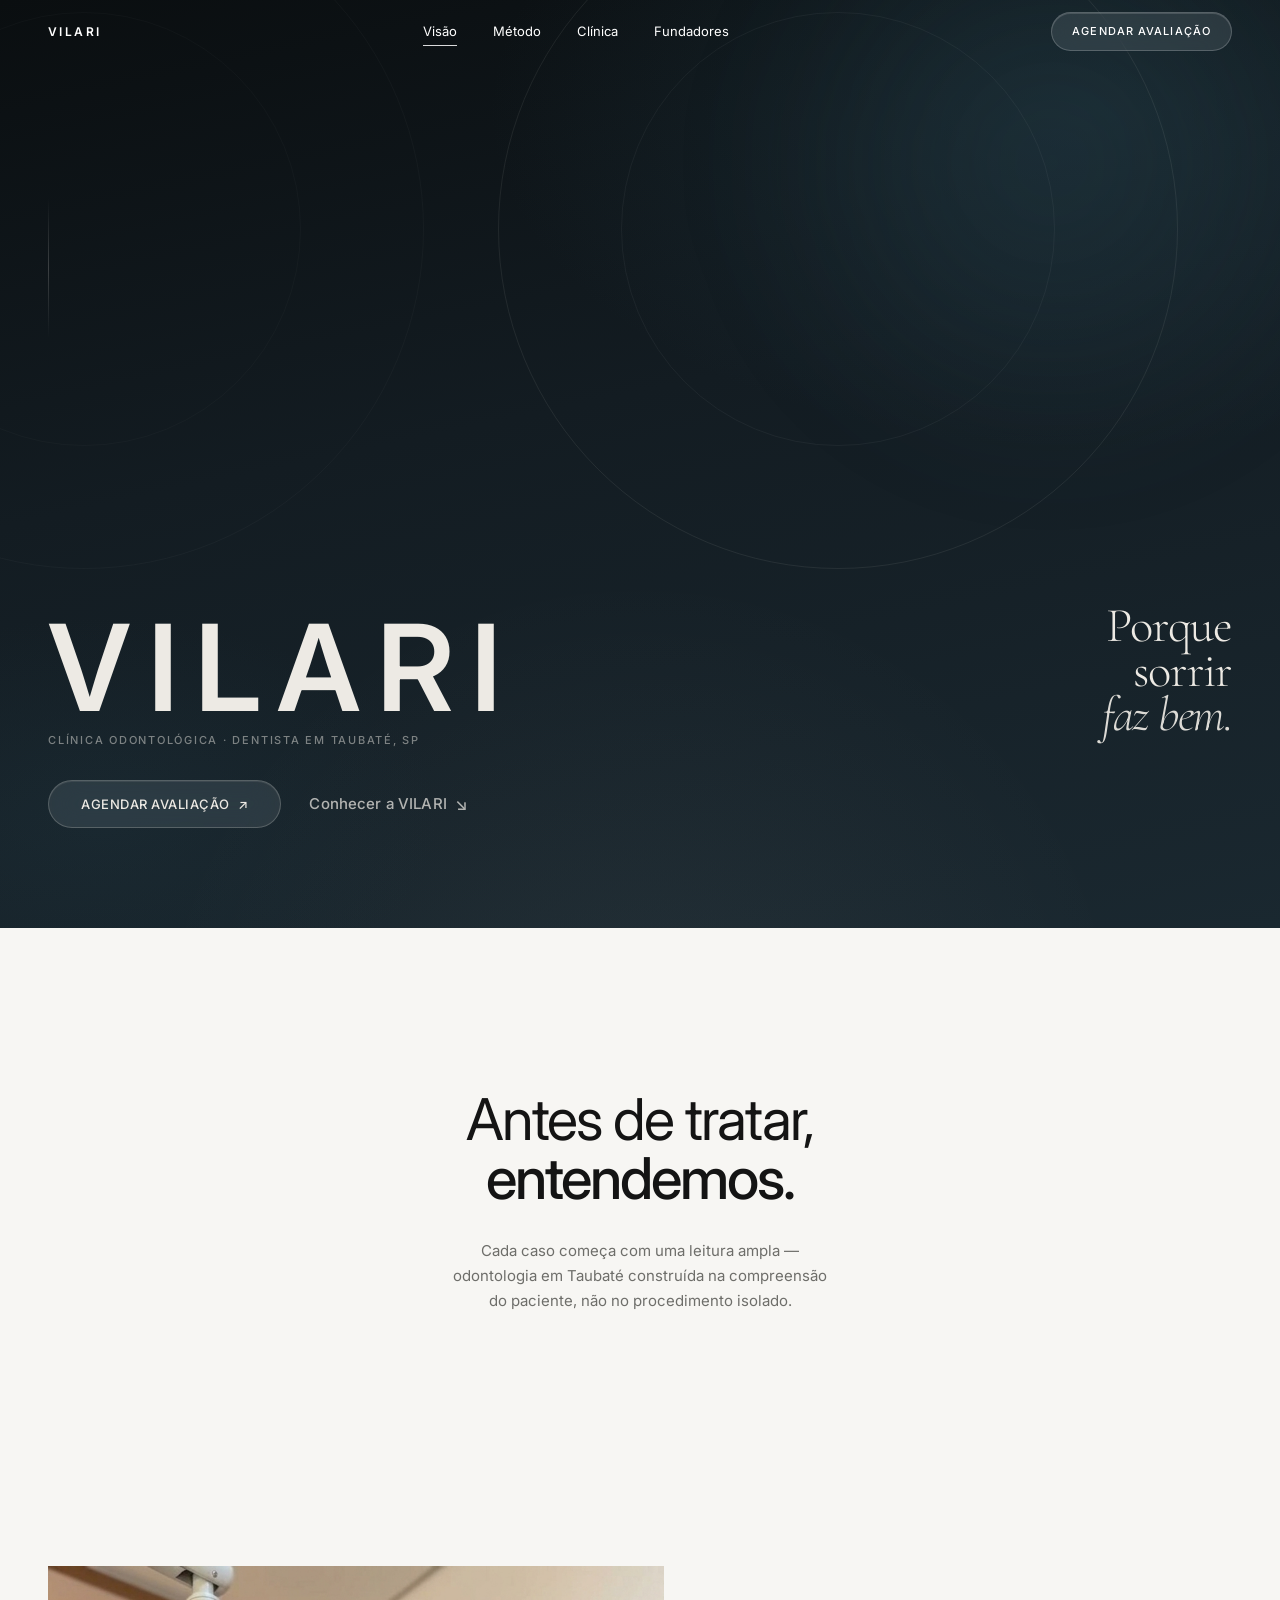
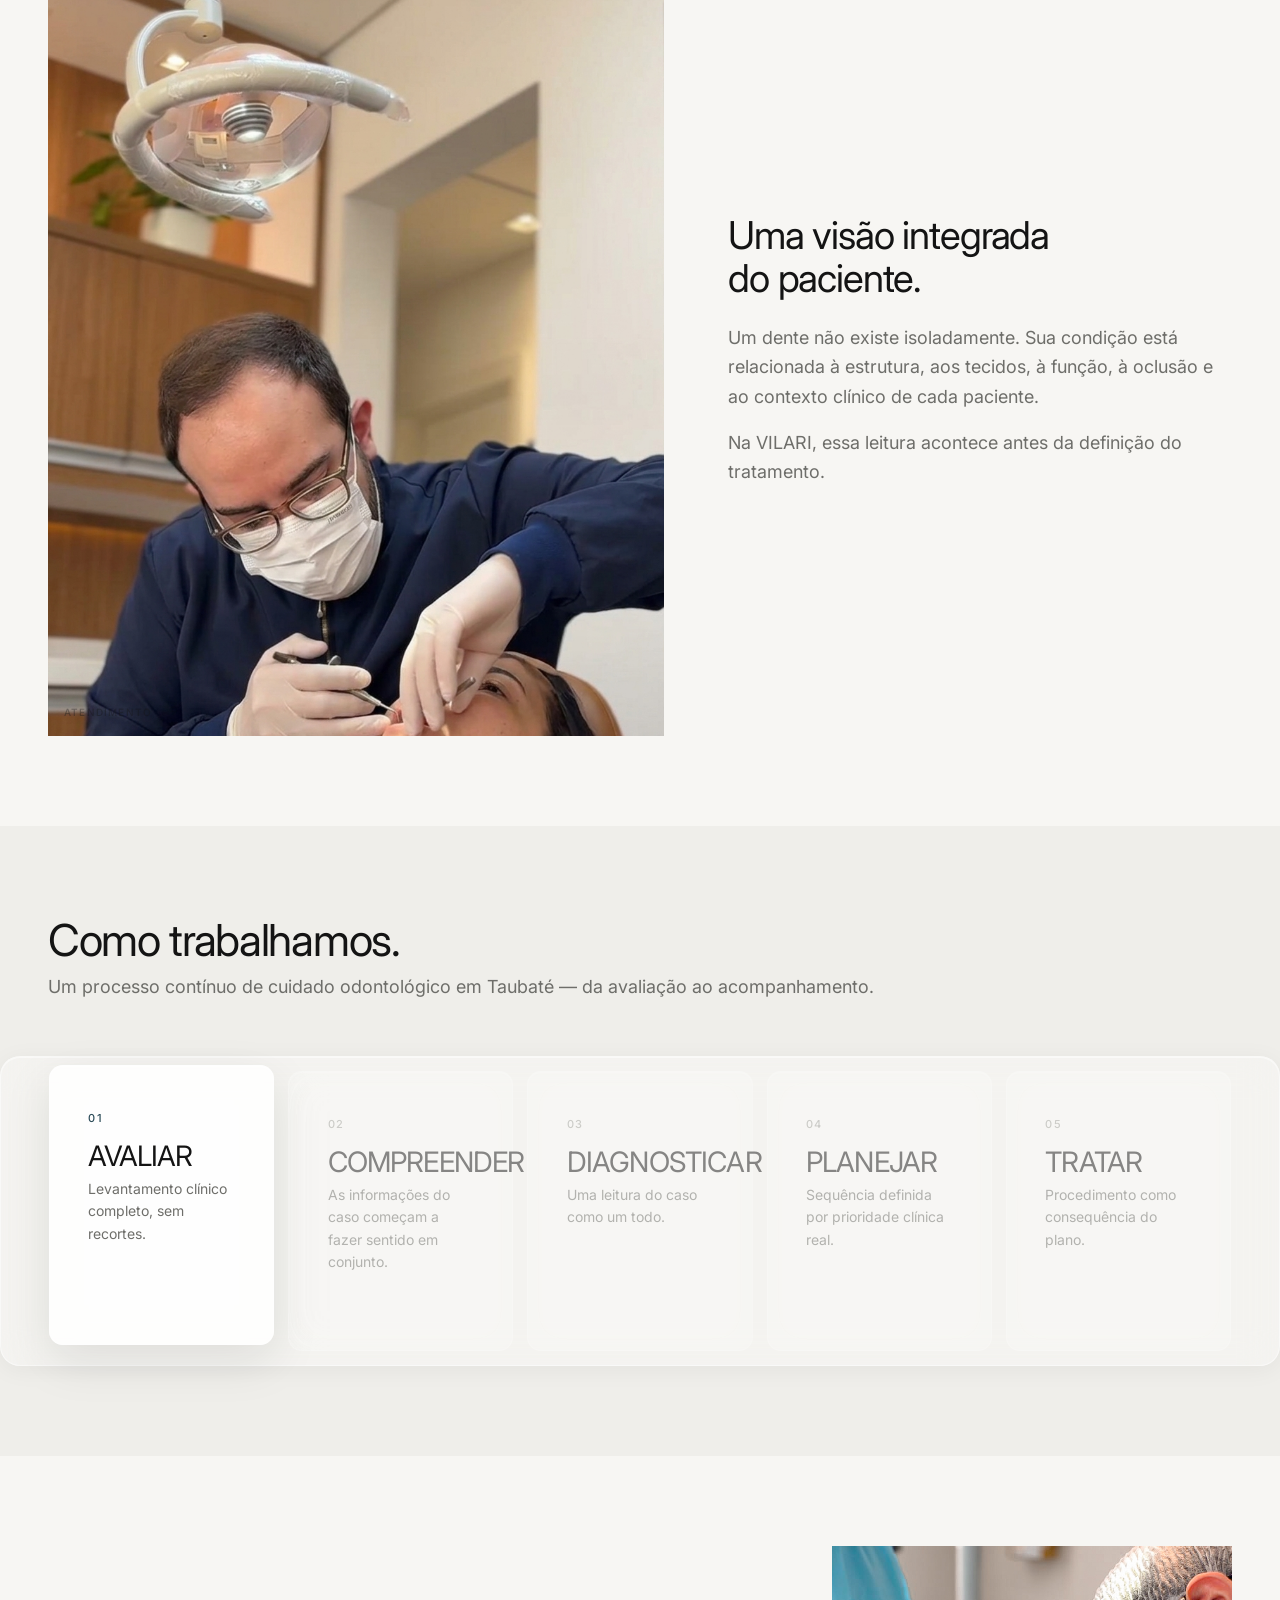
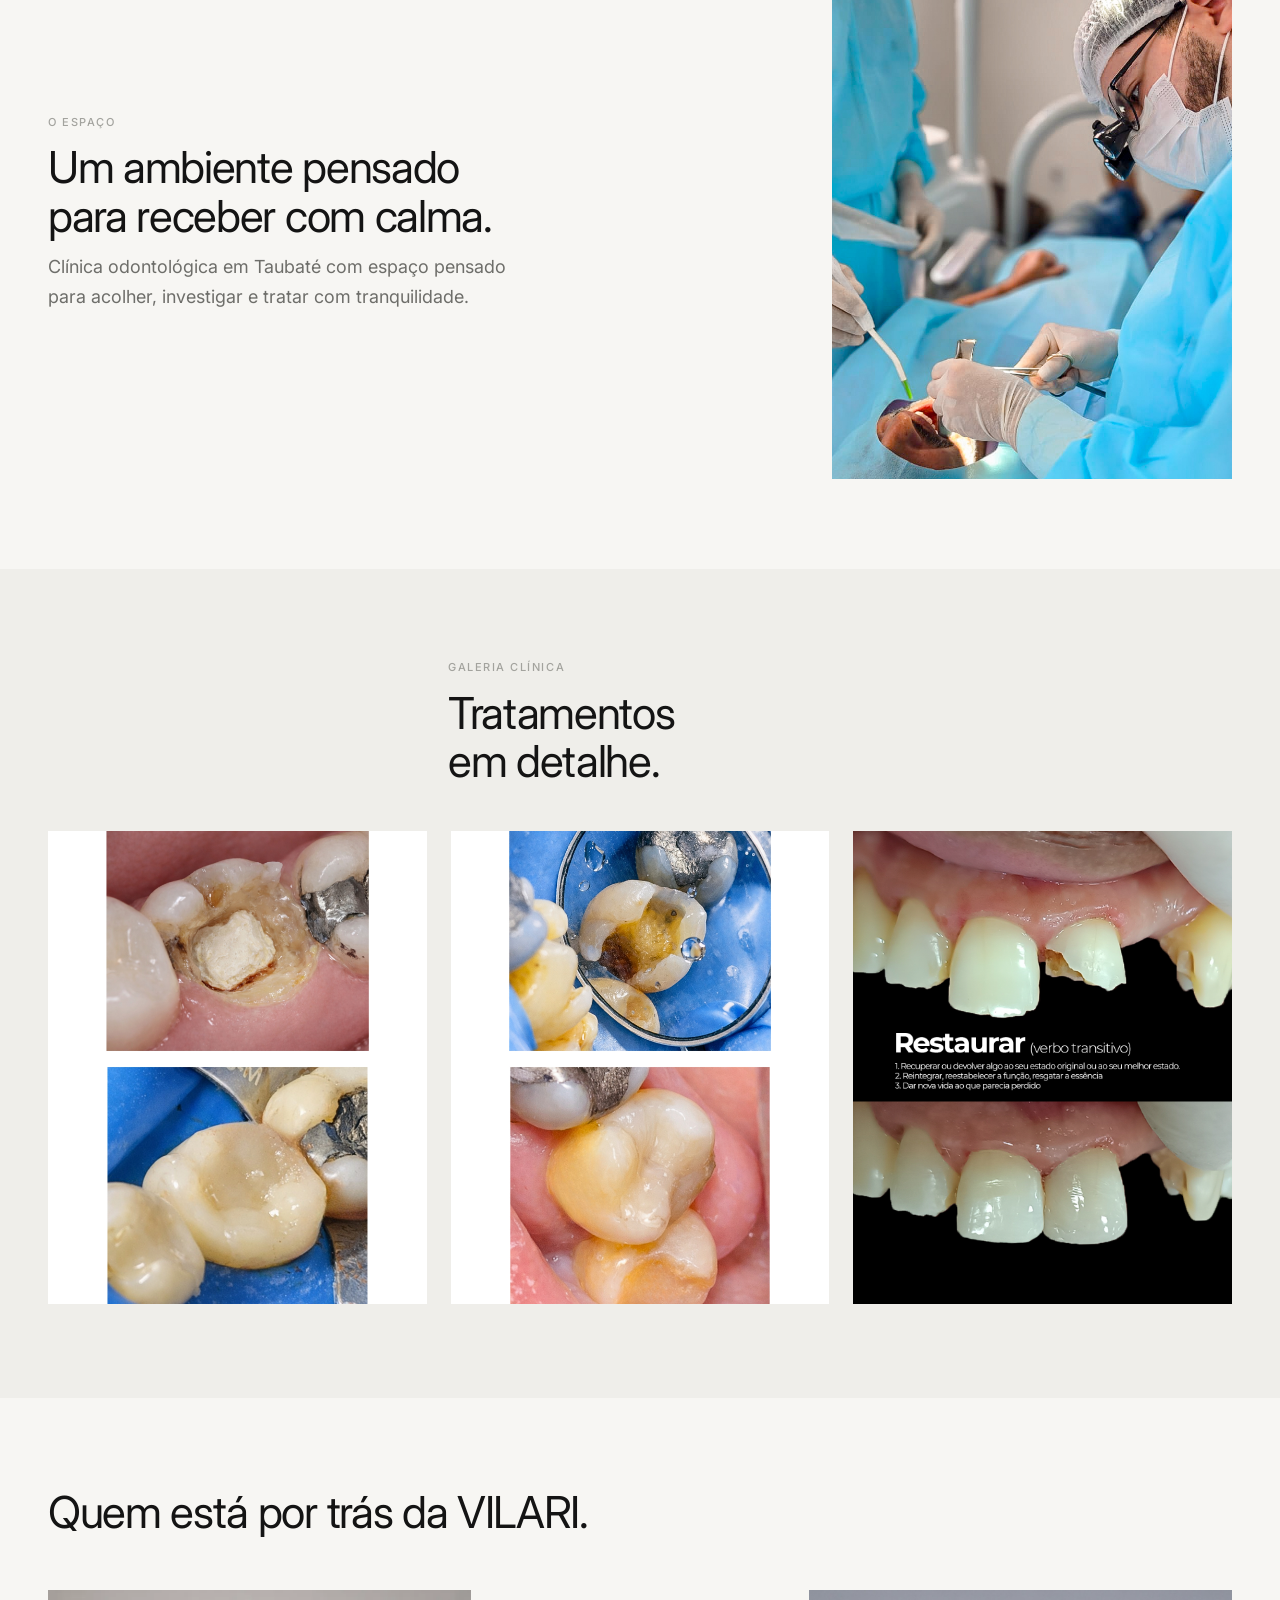
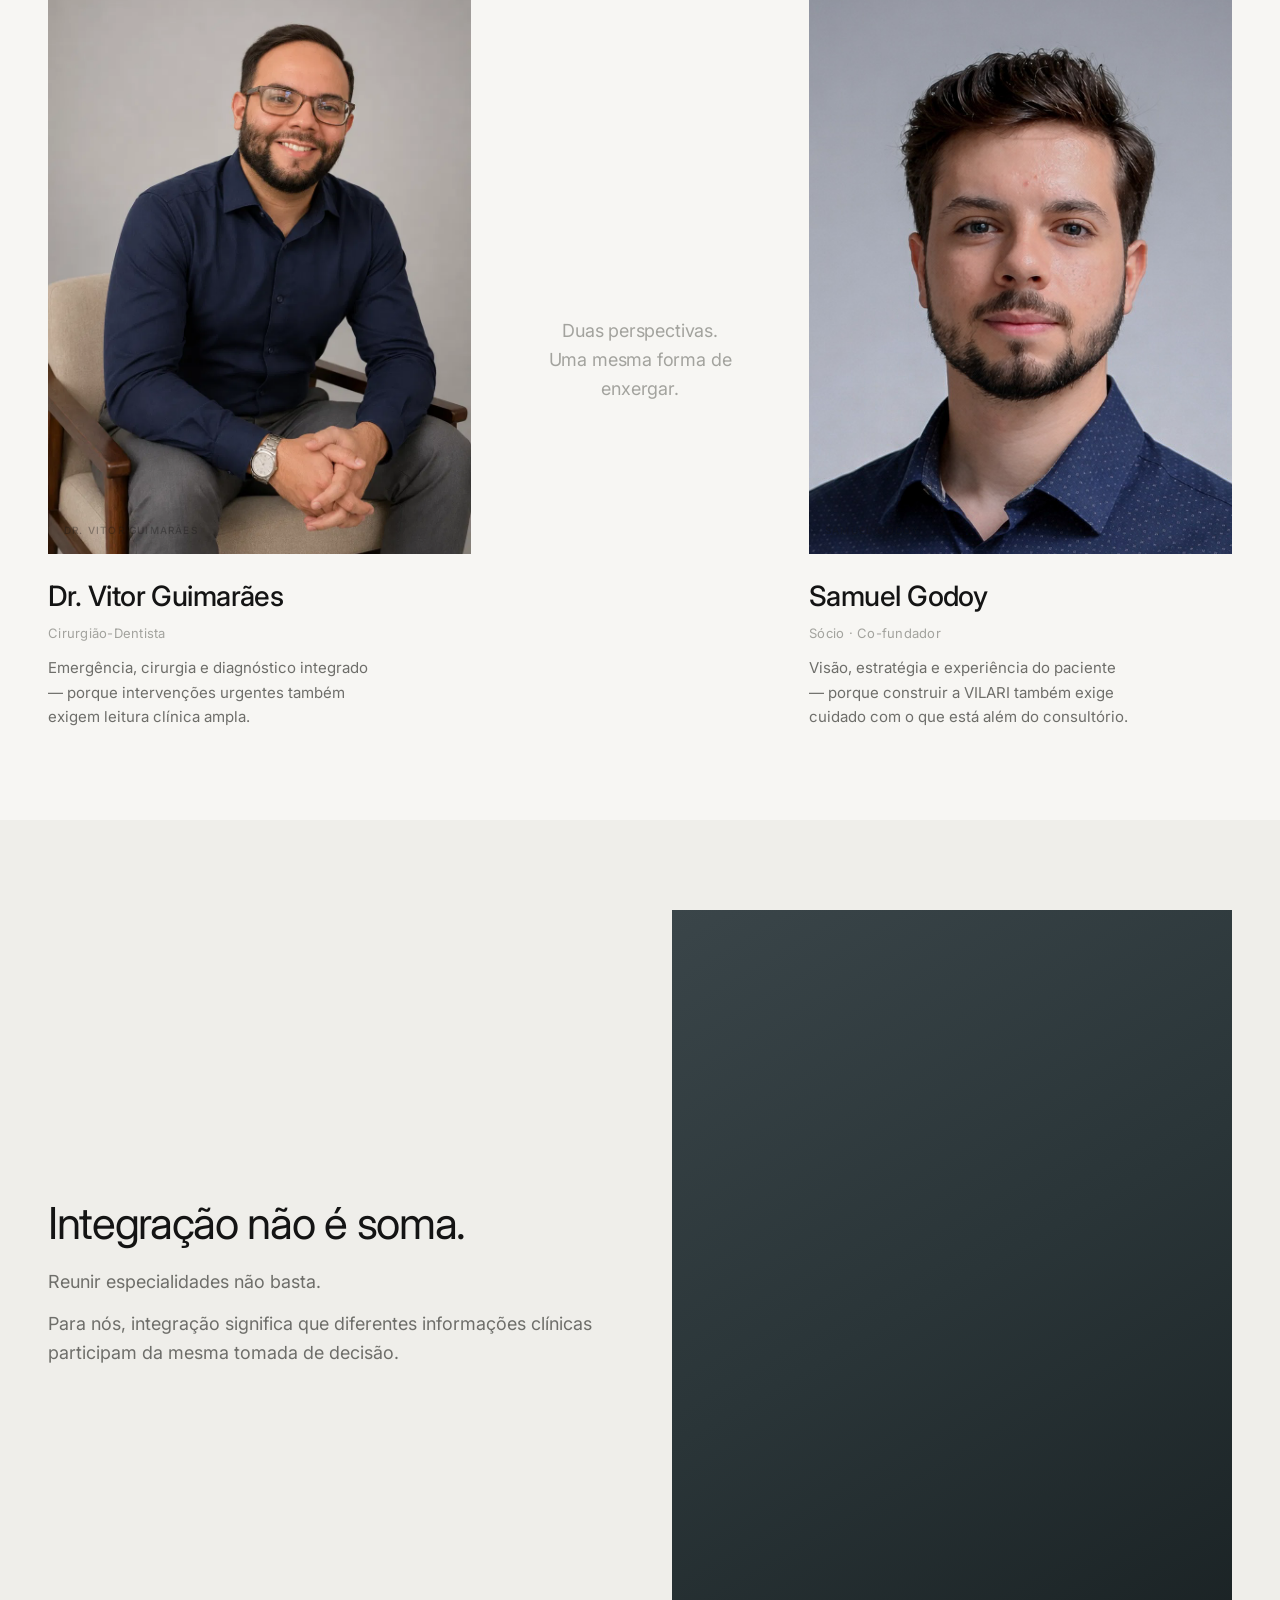
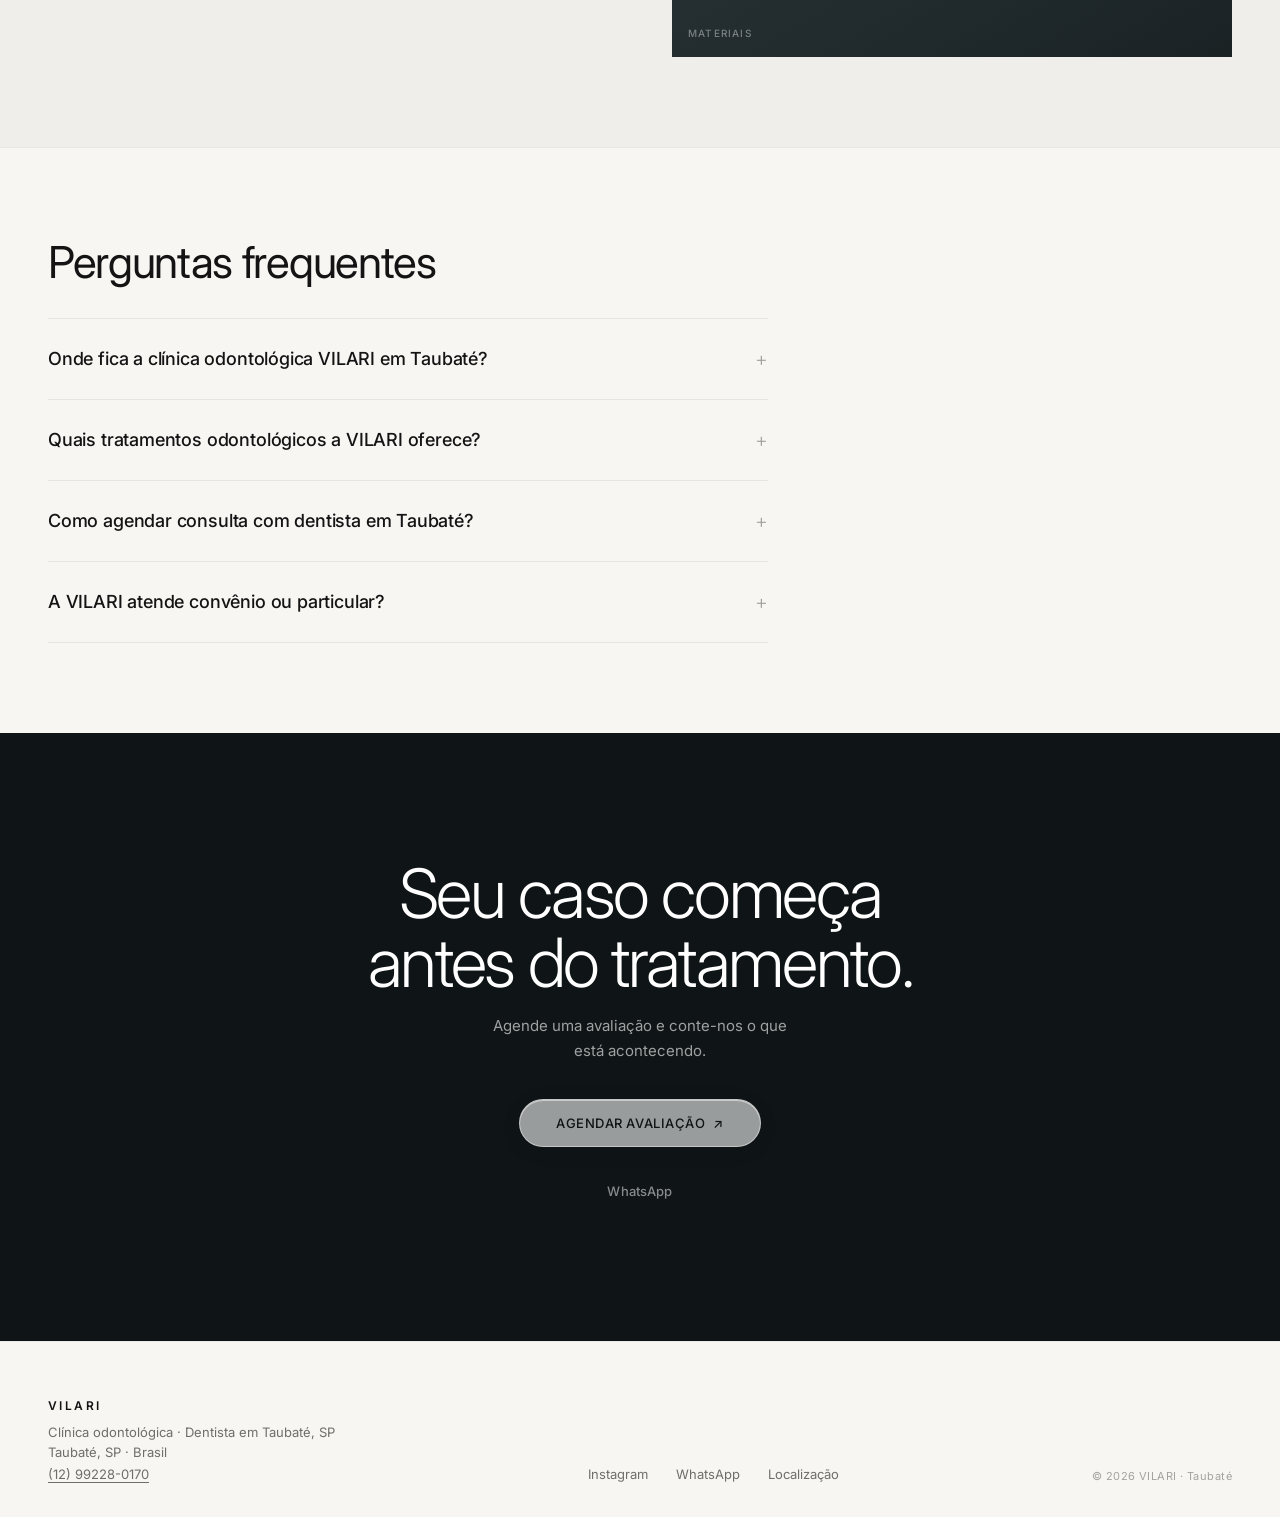
==== commit 245aafa5: "Add files via upload" ====
--- a/index.html
+++ b/index.html
@@ -7,6 +7,7 @@
 <meta name="description" content="Clínica odontológica em Taubaté com avaliação integrada, restauração, cirurgia e estética. Porque sorrir faz bem. Agende sua consulta na VILARI.">
 <meta name="robots" content="index, follow, max-image-preview:large, max-snippet:-1, max-video-preview:-1">
 <meta name="googlebot" content="index, follow">
+<meta name="google-site-verification" content="o-QdteLFO8SlQJguzMWL3Iy0cIHrMH2_AKSW12f5FJg">
 <meta name="author" content="VILARI Clínica Odontológica">
 <meta name="geo.region" content="BR-SP">
 <meta name="geo.placename" content="Taubaté">
@@ -1097,12 +1098,11 @@
   .gallery-track {
     display: flex;
     overflow-x: auto;
+    overflow-y: hidden;
     scroll-snap-type: x mandatory;
     scroll-snap-stop: normal;
     -webkit-overflow-scrolling: touch;
-    overscroll-behavior-x: contain;
-    overscroll-behavior-y: auto;
-    touch-action: manipulation;
+    overscroll-behavior: contain;
     scrollbar-width: none;
     gap: 12px;
     margin-inline: calc(var(--inset-l) * -1) calc(var(--inset-r) * -1);
@@ -1409,12 +1409,20 @@
       font-size: 0.5625rem;
       letter-spacing: 0.18em;
     }
-    .hero-arc {
-      top: 6%;
-      right: -38%;
-      width: min(105vw, 380px);
-      height: min(105vw, 380px);
-      opacity: 0.65;
+    .hero-glow {
+      top: -12%;
+      right: -25%;
+      width: 70vw;
+      height: 55vw;
+      filter: blur(40px);
+      opacity: 0.85;
+    }
+    .hero-arc,
+    .hero-arc--secondary { display: none; }
+    .hero-line-accent {
+      top: 18%;
+      height: 64px;
+      opacity: 0.7;
     }
     .hero-actions .btn-hero { border-radius: 12px; min-height: 52px; }
     .hero-actions .link:active { opacity: 0.65; }
@@ -2074,17 +2082,19 @@
     <div class="media">
       <video
         class="media-video"
-        src="fotos/clinica-materiais.mp4"
         autoplay
         muted
         loop
         playsinline
+        webkit-playsinline
         preload="auto"
         disablepictureinpicture
         disableremoteplayback
         tabindex="-1"
         aria-hidden="true"
-      ></video>
+      >
+        <source src="fotos/clinica-materiais.mp4" type="video/mp4">
+      </video>
       <div class="media-fill tone-deep"></div>
       <span class="media-tag">Materiais</span>
     </div>
@@ -2384,7 +2394,7 @@
   isDesktopNav.addEventListener('change', bindMethodInteraction);
   if (reduced) steps.forEach(s => s.classList.add('active'));
 
-  /* Carrosséis — não bloquear scroll vertical no mobile */
+  /* Carrosséis — priorizar scroll vertical da página no mobile */
   function bindCarouselScroll(tracks) {
     tracks.forEach(track => {
       if (!track) return;
@@ -2397,21 +2407,22 @@
         startX = e.touches[0].clientX;
         startY = e.touches[0].clientY;
         axis = null;
+        track.style.touchAction = 'pan-y';
       }, { passive: true });
 
       track.addEventListener('touchmove', (e) => {
         if (e.touches.length !== 1) return;
         const dx = Math.abs(e.touches[0].clientX - startX);
         const dy = Math.abs(e.touches[0].clientY - startY);
-        if (!axis && (dx > 10 || dy > 10)) {
-          axis = dx > dy ? 'x' : 'y';
+        if (!axis && (dx > 12 || dy > 12)) {
+          axis = dx > dy * 1.25 ? 'x' : 'y';
         }
-        if (axis === 'y') track.style.touchAction = 'pan-y';
-        else if (axis === 'x') track.style.touchAction = 'pan-x';
+        if (axis === 'x') track.style.touchAction = 'pan-x';
+        else if (axis === 'y') track.style.touchAction = 'pan-y';
       }, { passive: true });
 
       const resetAxis = () => {
-        track.style.touchAction = '';
+        track.style.touchAction = 'pan-y';
         axis = null;
       };
       track.addEventListener('touchend', resetAxis, { passive: true });
@@ -2420,9 +2431,46 @@
   }
 
   bindCarouselScroll([
-    methodTrack,
-    galleryTrack
+    methodTrack
   ]);
+
+  /* Galeria — no mobile, gesto horizontal não bloqueia scroll vertical da página */
+  if (galleryTrack) {
+    let gStartX = 0;
+    let gStartY = 0;
+    let gLastX = 0;
+    let gAxis = null;
+
+    galleryTrack.addEventListener('touchstart', (e) => {
+      if (!isMobile.matches || e.touches.length !== 1) return;
+      gStartX = gLastX = e.touches[0].clientX;
+      gStartY = e.touches[0].clientY;
+      gAxis = null;
+    }, { passive: true });
+
+    galleryTrack.addEventListener('touchmove', (e) => {
+      if (!isMobile.matches || e.touches.length !== 1) return;
+      const x = e.touches[0].clientX;
+      const y = e.touches[0].clientY;
+
+      if (gAxis === null) {
+        const dx = Math.abs(x - gStartX);
+        const dy = Math.abs(y - gStartY);
+        if (dx < 8 && dy < 8) return;
+        gAxis = dx > dy ? 'x' : 'y';
+      }
+
+      if (gAxis === 'x') {
+        e.preventDefault();
+        galleryTrack.scrollLeft += gLastX - x;
+        gLastX = x;
+      }
+    }, { passive: false });
+
+    const resetGalleryAxis = () => { gAxis = null; };
+    galleryTrack.addEventListener('touchend', resetGalleryAxis, { passive: true });
+    galleryTrack.addEventListener('touchcancel', resetGalleryAxis, { passive: true });
+  }
 
   /* Media: show placeholder until image or video loads */
   document.querySelectorAll('.media img').forEach(img => {
@@ -2459,16 +2507,40 @@
     video.controls = false;
     video.muted = true;
     video.defaultMuted = true;
+    video.autoplay = true;
+    video.loop = true;
     video.playsInline = true;
     video.setAttribute('muted', '');
+    video.setAttribute('playsinline', '');
+    video.setAttribute('webkit-playsinline', '');
 
     video.addEventListener('loadeddata', onReady);
     video.addEventListener('error', onError);
     if (video.readyState >= 2) onReady();
 
-    const keepPlaying = () => video.play().catch(() => {});
-    keepPlaying();
-    video.addEventListener('loadeddata', keepPlaying);
+    const tryPlay = () => {
+      if (!video.paused) return;
+      video.play().catch(() => {});
+    };
+
+    ['loadeddata', 'canplay', 'canplaythrough'].forEach(evt => {
+      video.addEventListener(evt, tryPlay);
+    });
+
+    const videoObs = new IntersectionObserver((entries) => {
+      entries.forEach(e => {
+        if (e.isIntersecting) tryPlay();
+      });
+    }, { threshold: 0.01, rootMargin: '0px 0px 15% 0px' });
+    videoObs.observe(video);
+
+    window.addEventListener('pageshow', tryPlay);
+    document.addEventListener('visibilitychange', () => {
+      if (!document.hidden) tryPlay();
+    });
+
+    document.addEventListener('touchstart', tryPlay, { once: true, passive: true, capture: true });
+    tryPlay();
   });
 })();
 </script>
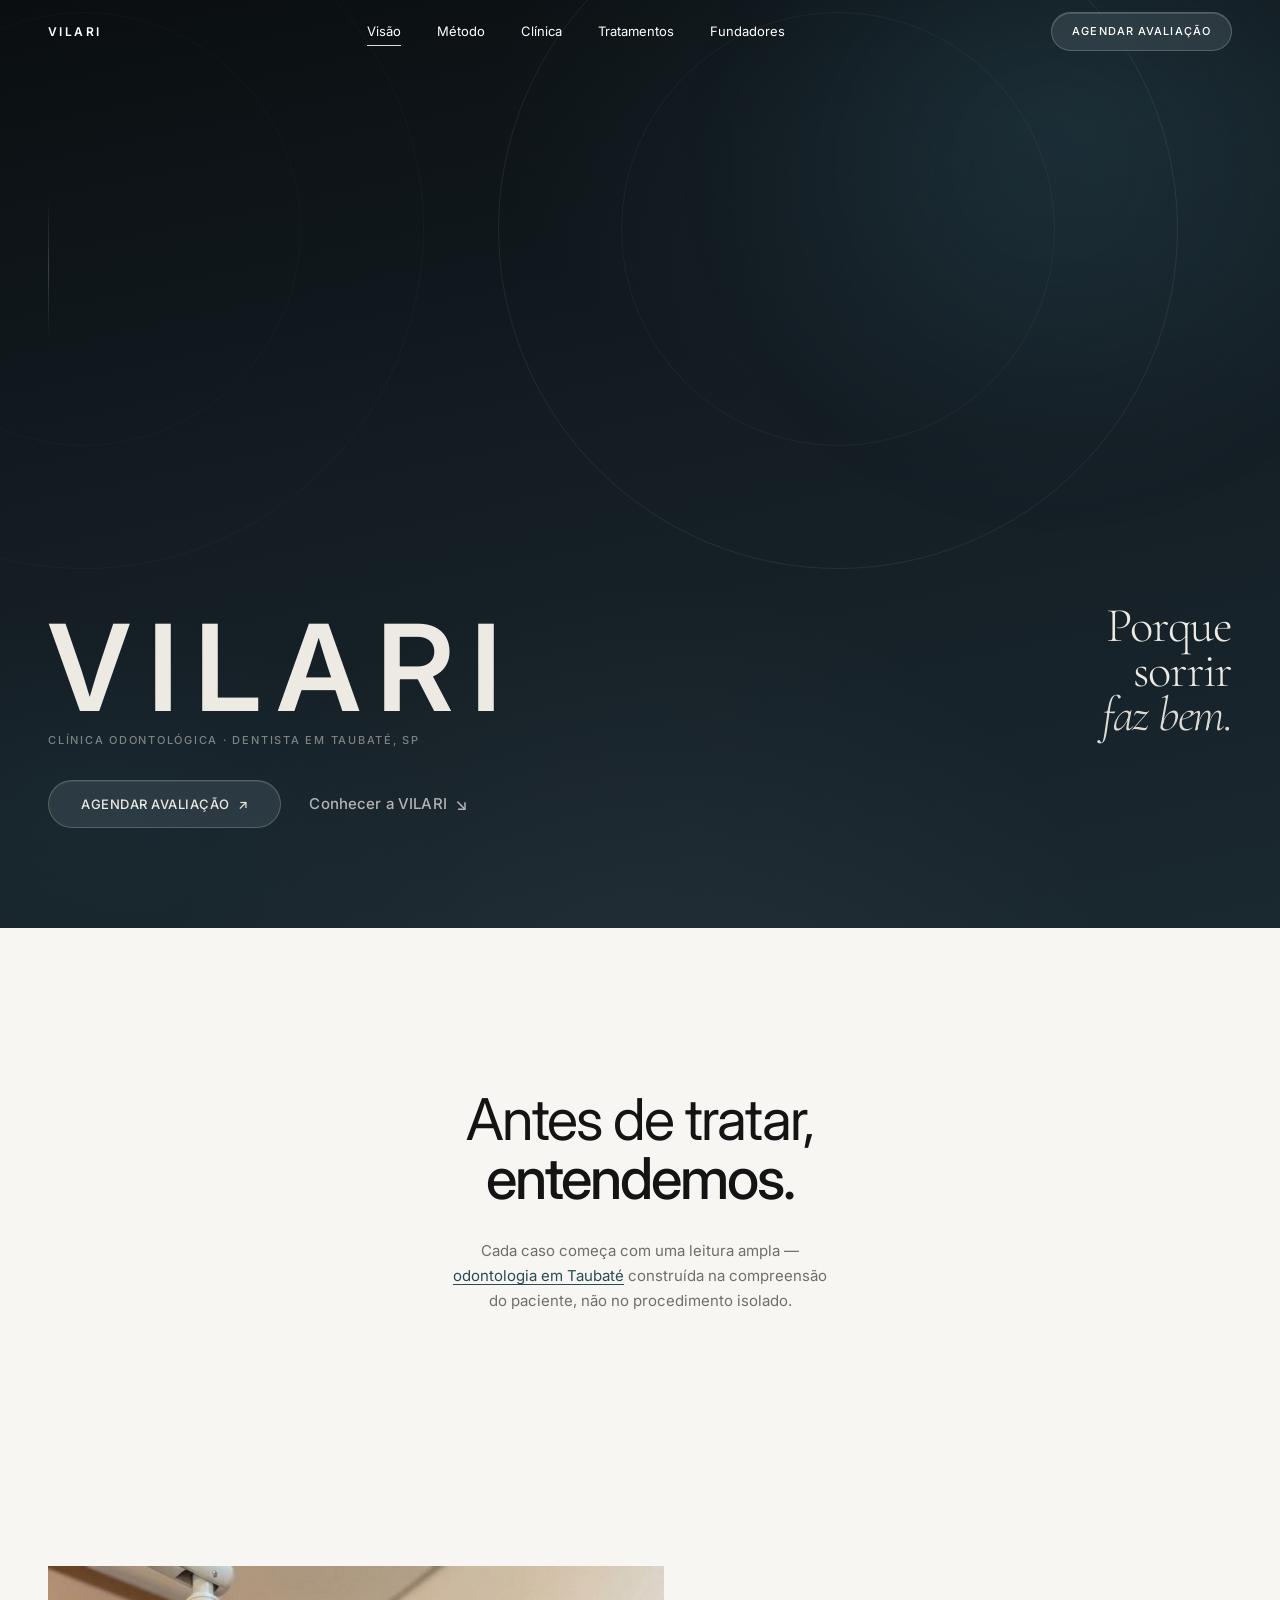
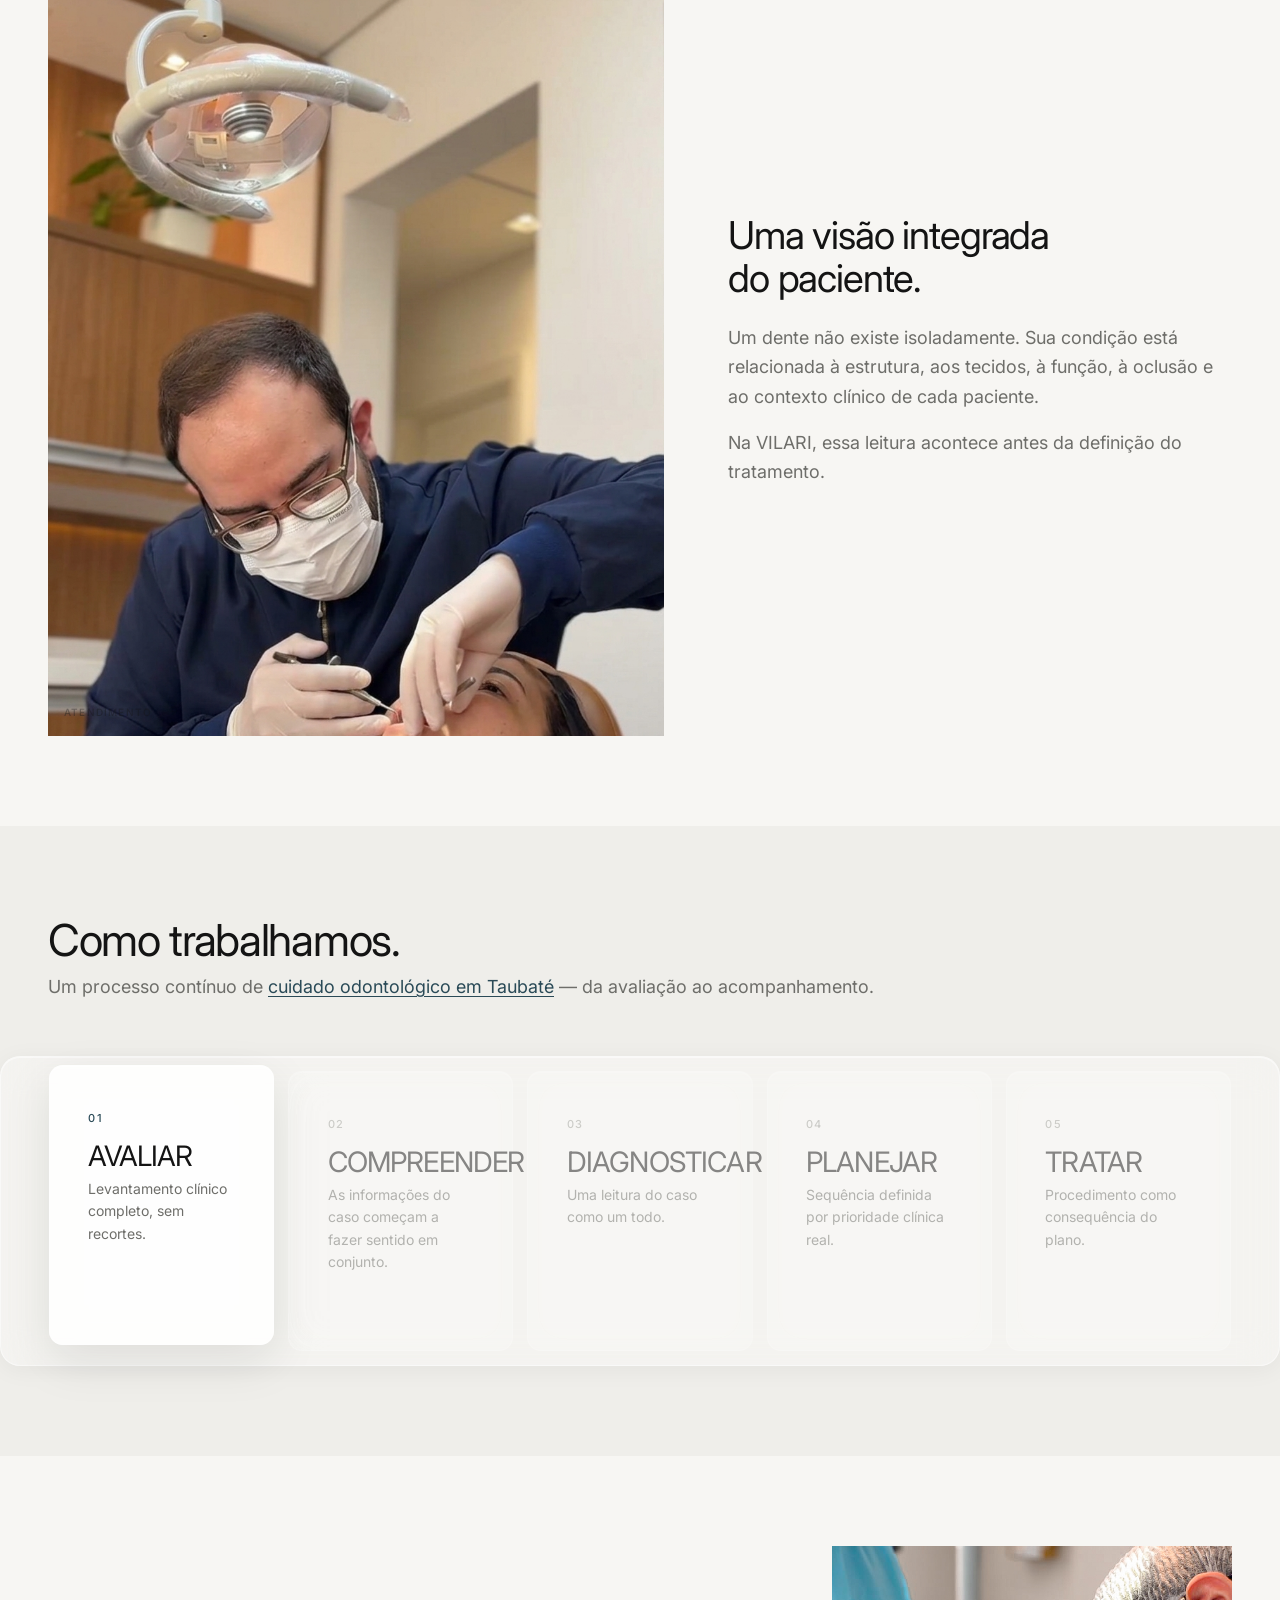
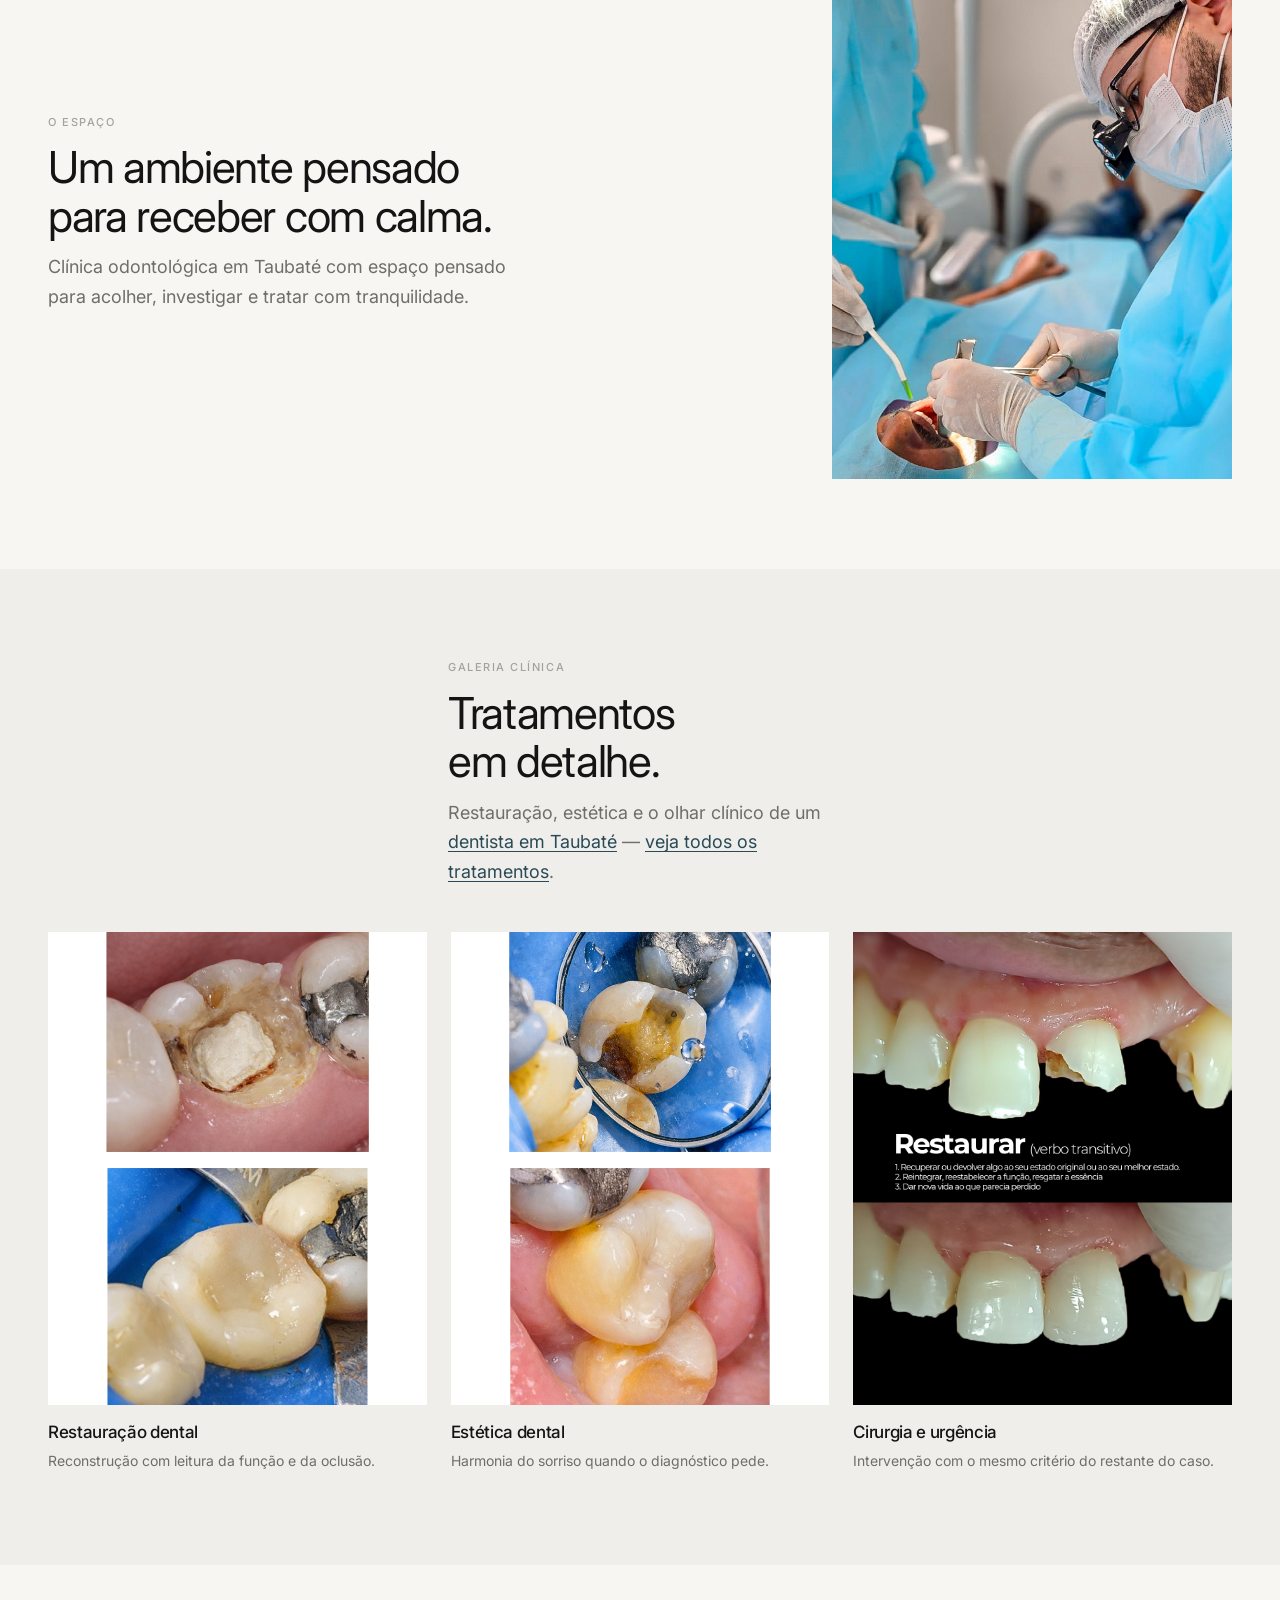
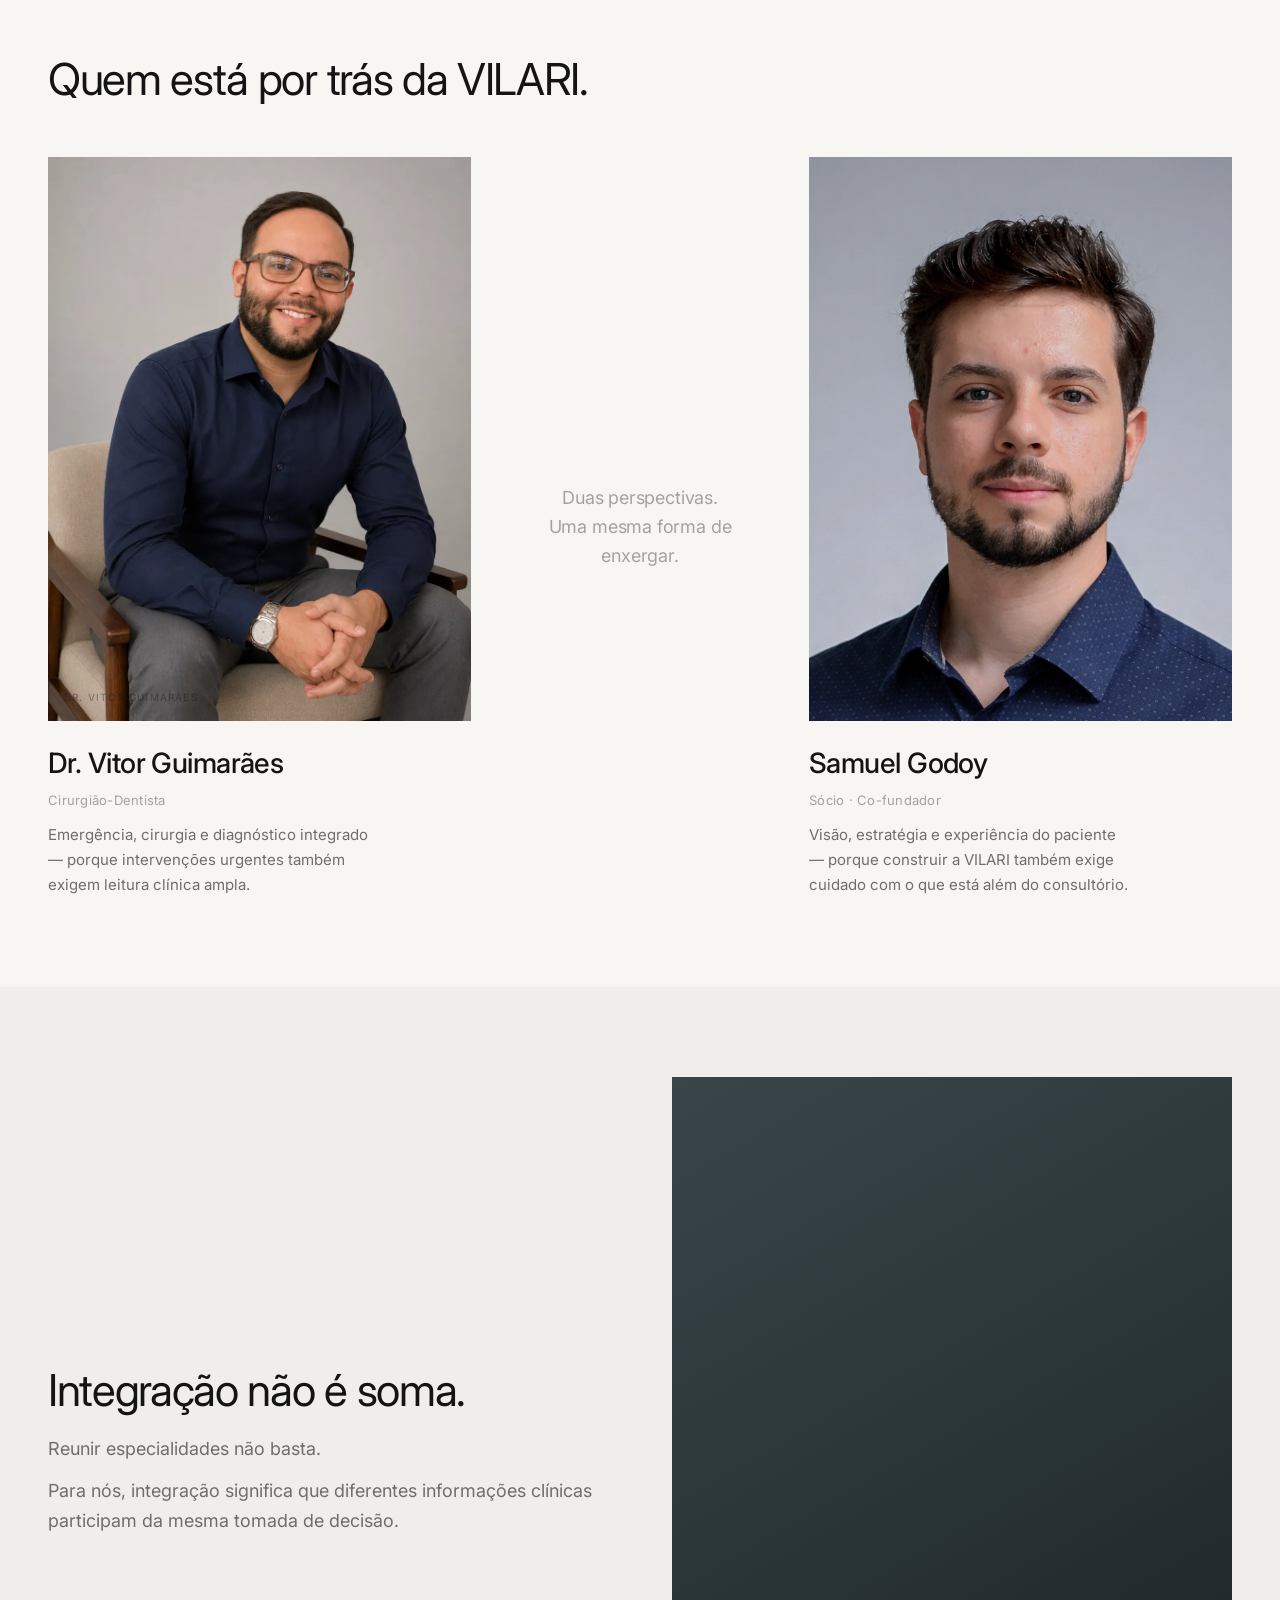
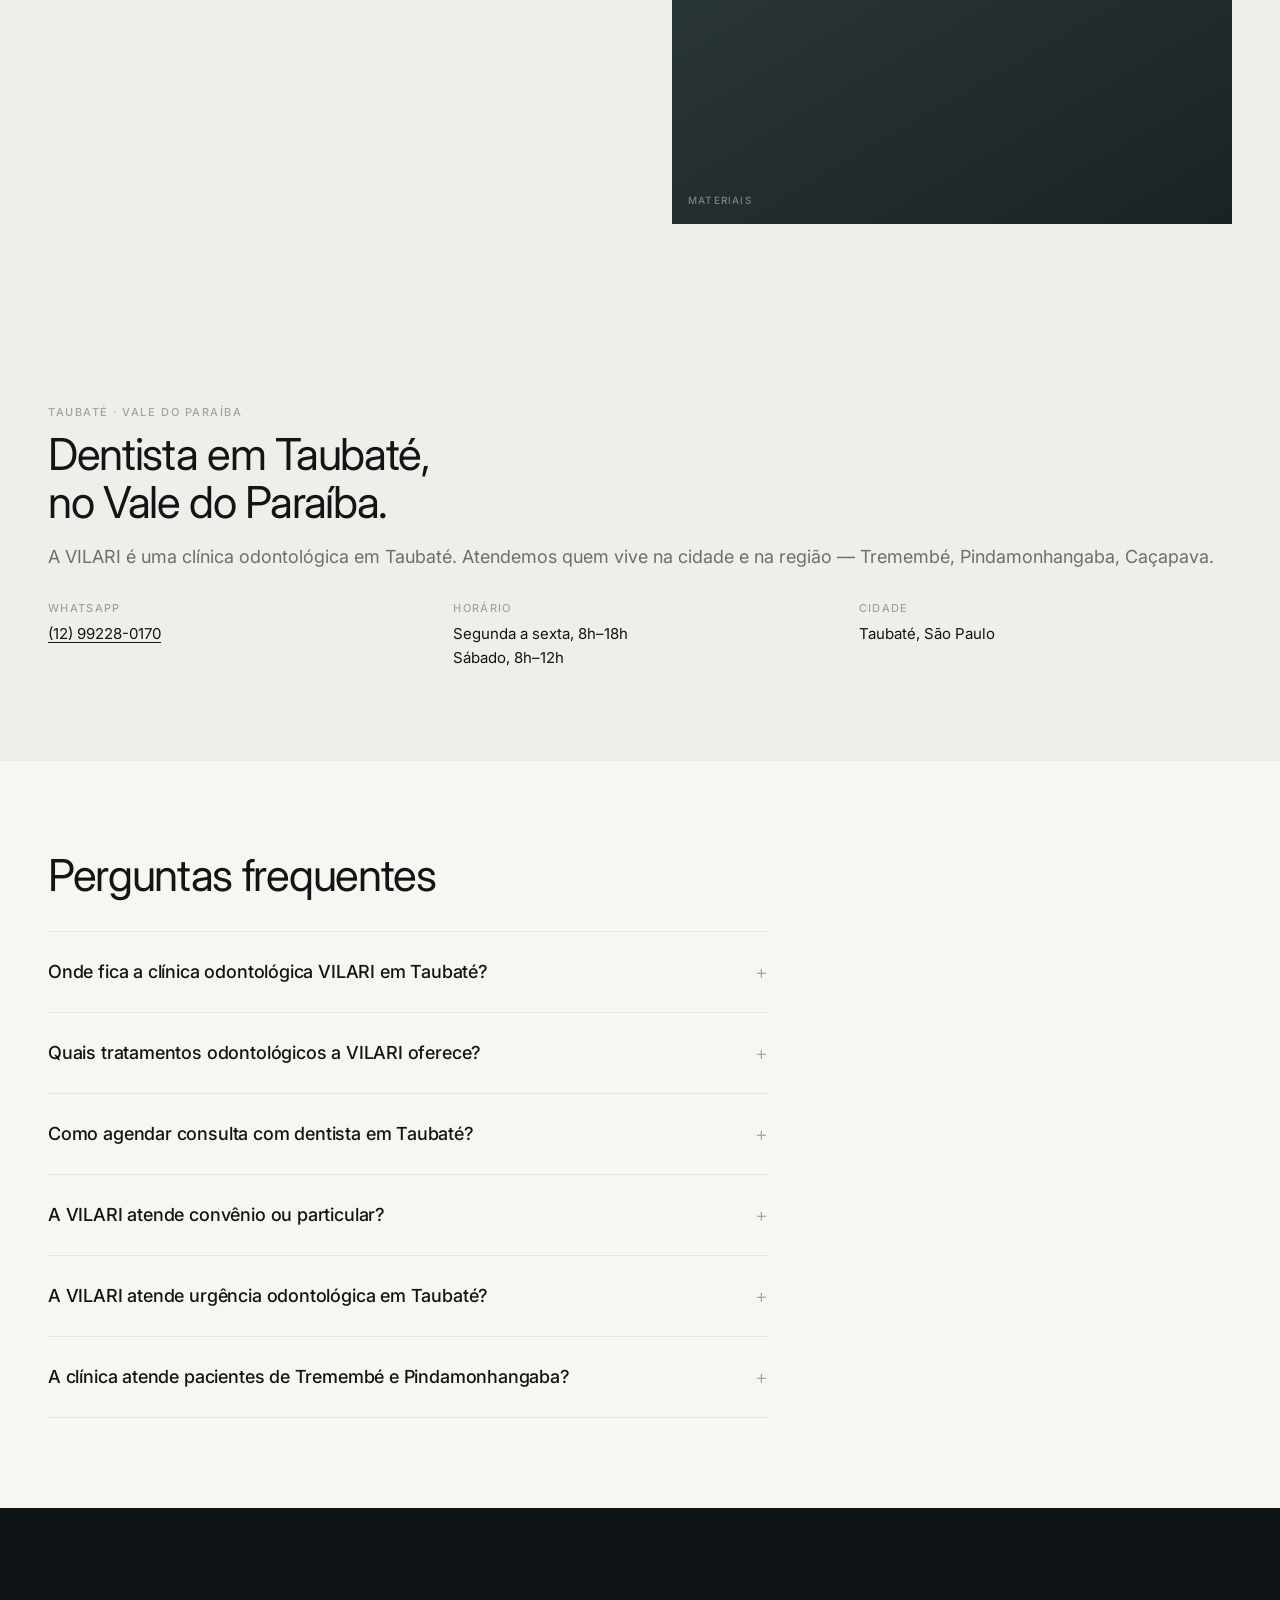
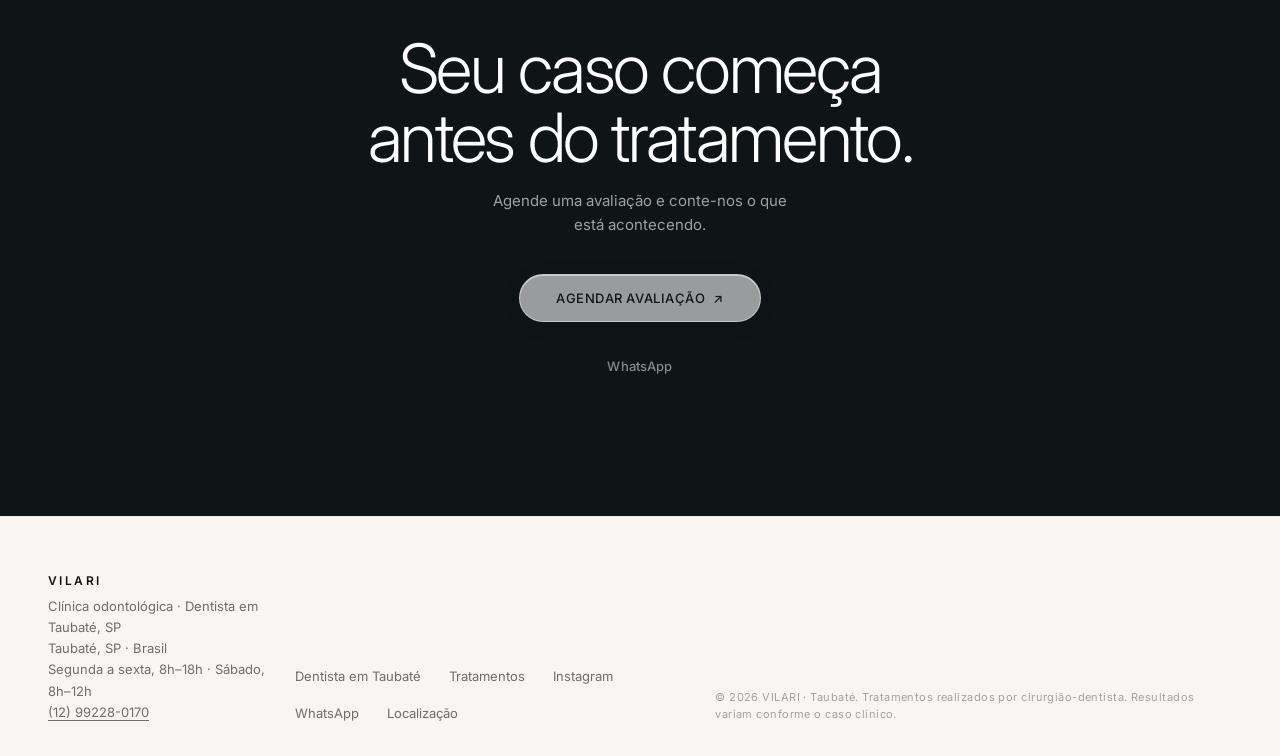
==== commit d0994308: "Add files via upload" ====
--- a/index.html
+++ b/index.html
@@ -4,7 +4,7 @@
 <meta charset="UTF-8">
 <meta name="viewport" content="width=device-width, initial-scale=1.0, viewport-fit=cover">
 <title>Dentista em Taubaté — VILARI | Clínica Odontológica</title>
-<meta name="description" content="Clínica odontológica em Taubaté com avaliação integrada, restauração, cirurgia e estética. Porque sorrir faz bem. Agende sua consulta na VILARI.">
+<meta name="description" content="Dentista em Taubaté. Clínica odontológica VILARI com avaliação integrada, restauração, cirurgia e estética. Agende pelo WhatsApp — porque sorrir faz bem.">
 <meta name="robots" content="index, follow, max-image-preview:large, max-snippet:-1, max-video-preview:-1">
 <meta name="googlebot" content="index, follow">
 <meta name="google-site-verification" content="o-QdteLFO8SlQJguzMWL3Iy0cIHrMH2_AKSW12f5FJg">
@@ -13,21 +13,22 @@
 <meta name="geo.placename" content="Taubaté">
 <meta name="geo.position" content="-23.0264;-45.5553">
 <meta name="ICBM" content="-23.0264, -45.5553">
-<link rel="canonical" href="https://vilari.vercel.app/">
-<link rel="alternate" hreflang="pt-BR" href="https://vilari.vercel.app/">
-<link rel="alternate" hreflang="x-default" href="https://vilari.vercel.app/">
+<link rel="canonical" href="https://www.vilariodontologia.com.br/">
+<link rel="alternate" hreflang="pt-BR" href="https://www.vilariodontologia.com.br/">
+<link rel="alternate" hreflang="x-default" href="https://www.vilariodontologia.com.br/">
+<link rel="sitemap" type="application/xml" href="https://www.vilariodontologia.com.br/sitemap.xml">
 <meta property="og:type" content="website">
 <meta property="og:locale" content="pt_BR">
 <meta property="og:site_name" content="VILARI Clínica Odontológica">
 <meta property="og:title" content="Dentista em Taubaté — VILARI | Clínica Odontológica">
-<meta property="og:description" content="Clínica odontológica em Taubaté. Avaliação integrada, restauração, cirurgia e estética. Agende sua consulta.">
-<meta property="og:url" content="https://vilari.vercel.app/">
-<meta property="og:image" content="https://vilari.vercel.app/fotos/hero-sorriso.jpg">
+<meta property="og:description" content="Dentista em Taubaté. Avaliação integrada, restauração, cirurgia e estética. Agende na VILARI.">
+<meta property="og:url" content="https://www.vilariodontologia.com.br/">
+<meta property="og:image" content="https://www.vilariodontologia.com.br/fotos/hero-sorriso.jpg">
 <meta property="og:image:alt" content="VILARI — clínica odontológica em Taubaté">
 <meta name="twitter:card" content="summary_large_image">
 <meta name="twitter:title" content="Dentista em Taubaté — VILARI | Clínica Odontológica">
-<meta name="twitter:description" content="Clínica odontológica em Taubaté. Porque sorrir faz bem. Agende sua avaliação.">
-<meta name="twitter:image" content="https://vilari.vercel.app/fotos/hero-sorriso.jpg">
+<meta name="twitter:description" content="Dentista em Taubaté. Clínica odontológica VILARI. Porque sorrir faz bem.">
+<meta name="twitter:image" content="https://www.vilariodontologia.com.br/fotos/hero-sorriso.jpg">
 <link rel="icon" href="/favicon.svg" type="image/svg+xml">
 <link rel="manifest" href="/site.webmanifest">
 <link rel="preconnect" href="https://fonts.googleapis.com">
@@ -44,31 +45,55 @@
   "@graph": [
     {
       "@type": "WebSite",
-      "@id": "https://vilari.vercel.app/#website",
-      "url": "https://vilari.vercel.app/",
+      "@id": "https://www.vilariodontologia.com.br/#website",
+      "url": "https://www.vilariodontologia.com.br/",
       "name": "VILARI Clínica Odontológica",
-      "description": "Clínica odontológica em Taubaté — dentista com visão integrada do paciente.",
+      "description": "Dentista em Taubaté — clínica odontológica com visão integrada do paciente.",
       "inLanguage": "pt-BR",
-      "publisher": { "@id": "https://vilari.vercel.app/#clinic" }
+      "publisher": { "@id": "https://www.vilariodontologia.com.br/#clinic" }
+    },
+    {
+      "@type": "WebPage",
+      "@id": "https://www.vilariodontologia.com.br/#webpage",
+      "url": "https://www.vilariodontologia.com.br/",
+      "name": "Dentista em Taubaté — VILARI | Clínica Odontológica",
+      "isPartOf": { "@id": "https://www.vilariodontologia.com.br/#website" },
+      "about": { "@id": "https://www.vilariodontologia.com.br/#clinic" },
+      "inLanguage": "pt-BR",
+      "primaryImageOfPage": { "@id": "https://www.vilariodontologia.com.br/#primaryimage" },
+      "breadcrumb": { "@id": "https://www.vilariodontologia.com.br/#breadcrumb" }
+    },
+    {
+      "@type": "ImageObject",
+      "@id": "https://www.vilariodontologia.com.br/#primaryimage",
+      "url": "https://www.vilariodontologia.com.br/fotos/hero-sorriso.jpg",
+      "contentUrl": "https://www.vilariodontologia.com.br/fotos/hero-sorriso.jpg"
+    },
+    {
+      "@type": "BreadcrumbList",
+      "@id": "https://www.vilariodontologia.com.br/#breadcrumb",
+      "itemListElement": [
+        { "@type": "ListItem", "position": 1, "name": "Dentista em Taubaté", "item": "https://www.vilariodontologia.com.br/" }
+      ]
     },
     {
       "@type": ["Dentist", "MedicalBusiness", "LocalBusiness"],
-      "@id": "https://vilari.vercel.app/#clinic",
+      "@id": "https://www.vilariodontologia.com.br/#clinic",
       "name": "VILARI Clínica Odontológica",
-      "alternateName": "VILARI",
-      "description": "Clínica odontológica em Taubaté especializada em avaliação integrada, restauração, cirurgia, estética e diagnóstico odontológico.",
-      "url": "https://vilari.vercel.app/",
+      "alternateName": ["VILARI", "VILARI Odontologia Taubaté"],
+      "description": "Dentista em Taubaté. Clínica odontológica com avaliação integrada, restauração, cirurgia, estética e urgência.",
+      "url": "https://www.vilariodontologia.com.br/",
       "telephone": "+5512992280170",
-      "email": "contato@vilari.com.br",
-      "image": "https://vilari.vercel.app/fotos/hero-sorriso.jpg",
-      "logo": "https://vilari.vercel.app/favicon.svg",
+      "email": "contato@vilariodontologia.com.br",
+      "image": "https://www.vilariodontologia.com.br/fotos/hero-sorriso.jpg",
+      "logo": "https://www.vilariodontologia.com.br/logo.svg",
       "priceRange": "$$",
+      "currenciesAccepted": "BRL",
+      "availableLanguage": "Portuguese",
       "address": {
         "@type": "PostalAddress",
-        "streetAddress": "Atualizar — Rua, número",
         "addressLocality": "Taubaté",
         "addressRegion": "SP",
-        "postalCode": "12000-000",
         "addressCountry": "BR"
       },
       "geo": {
@@ -76,8 +101,12 @@
         "latitude": -23.0264,
         "longitude": -45.5553
       },
+      "hasMap": "https://maps.google.com/?q=VILARI+Cl%C3%ADnica+Odontol%C3%B3gica+Taubat%C3%A9+SP",
       "areaServed": [
         { "@type": "City", "name": "Taubaté" },
+        { "@type": "City", "name": "Tremembé" },
+        { "@type": "City", "name": "Pindamonhangaba" },
+        { "@type": "City", "name": "Caçapava" },
         { "@type": "AdministrativeArea", "name": "Vale do Paraíba" }
       ],
       "openingHoursSpecification": [
@@ -87,62 +116,99 @@
       "sameAs": [
         "https://instagram.com/vilari"
       ],
+      "employee": { "@id": "https://www.vilariodontologia.com.br/#vitor" },
+      "potentialAction": {
+        "@type": "ReserveAction",
+        "name": "Agendar avaliação odontológica",
+        "target": {
+          "@type": "EntryPoint",
+          "urlTemplate": "https://wa.me/5512992280170",
+          "actionPlatform": [
+            "https://schema.org/DesktopWebPlatform",
+            "https://schema.org/MobileWebPlatform"
+          ]
+        }
+      },
       "hasOfferCatalog": {
         "@type": "OfferCatalog",
-        "name": "Tratamentos odontológicos",
+        "name": "Tratamentos odontológicos em Taubaté",
         "itemListElement": [
-          { "@type": "Offer", "itemOffered": { "@type": "Service", "name": "Avaliação odontológica" } },
-          { "@type": "Offer", "itemOffered": { "@type": "Service", "name": "Restauração dental" } },
-          { "@type": "Offer", "itemOffered": { "@type": "Service", "name": "Cirurgia odontológica" } },
-          { "@type": "Offer", "itemOffered": { "@type": "Service", "name": "Estética dental" } },
-          { "@type": "Offer", "itemOffered": { "@type": "Service", "name": "Tratamento de desgaste e oclusão" } }
+          { "@type": "Offer", "url": "https://www.vilariodontologia.com.br/avaliacao-odontologica", "itemOffered": { "@type": "Service", "name": "Avaliação odontológica", "areaServed": "Taubaté" } },
+          { "@type": "Offer", "url": "https://www.vilariodontologia.com.br/restauracao-dental", "itemOffered": { "@type": "Service", "name": "Restauração dental", "areaServed": "Taubaté" } },
+          { "@type": "Offer", "url": "https://www.vilariodontologia.com.br/cirurgia-odontologica", "itemOffered": { "@type": "Service", "name": "Cirurgia odontológica", "areaServed": "Taubaté" } },
+          { "@type": "Offer", "url": "https://www.vilariodontologia.com.br/estetica-dental", "itemOffered": { "@type": "Service", "name": "Estética dental", "areaServed": "Taubaté" } },
+          { "@type": "Offer", "url": "https://www.vilariodontologia.com.br/urgencia-odontologica", "itemOffered": { "@type": "Service", "name": "Urgência odontológica", "areaServed": "Taubaté" } }
         ]
       }
     },
     {
       "@type": "FAQPage",
-      "@id": "https://vilari.vercel.app/#faq",
+      "@id": "https://www.vilariodontologia.com.br/#faq",
       "mainEntity": [
         {
           "@type": "Question",
           "name": "Onde fica a clínica odontológica VILARI em Taubaté?",
           "acceptedAnswer": {
             "@type": "Answer",
-            "text": "A VILARI é uma clínica odontológica em Taubaté, SP. Consulte a localização no mapa ou entre em contato pelo WhatsApp para endereço e orientações de acesso."
+            "text": "A VILARI é uma clínica odontológica em Taubaté, SP, no Vale do Paraíba. Fale pelo WhatsApp (12) 99228-0170 para receber o endereço completo e orientações de acesso."
           }
         },
         {
           "@type": "Question",
-          "name": "Quais tratamentos a VILARI oferece?",
+          "name": "Quais tratamentos odontológicos a VILARI oferece?",
           "acceptedAnswer": {
             "@type": "Answer",
-            "text": "Oferecemos avaliação odontológica integrada, restaurações, cirurgia, estética dental e investigação de casos complexos como desgaste, dor e função."
+            "text": "Avaliação integrada, restaurações, cirurgia odontológica, estética dental e urgência — sempre a partir de uma leitura ampla do caso, em Taubaté."
           }
         },
         {
           "@type": "Question",
-          "name": "Como agendar consulta com dentista em Taubaté na VILARI?",
+          "name": "Como agendar consulta com dentista em Taubaté?",
           "acceptedAnswer": {
             "@type": "Answer",
-            "text": "Agende sua avaliação pelo WhatsApp ou pelo botão Agendar avaliação neste site. A equipe retorna com horários disponíveis."
+            "text": "Clique em Agendar avaliação ou envie mensagem pelo WhatsApp (12) 99228-0170. Retornamos com horários e orientações para a primeira consulta."
+          }
+        },
+        {
+          "@type": "Question",
+          "name": "A VILARI atende convênio ou particular?",
+          "acceptedAnswer": {
+            "@type": "Answer",
+            "text": "Entre em contato para confirmar formas de atendimento, convênios aceitos e valores de avaliação. Priorizamos clareza antes de qualquer tratamento."
+          }
+        },
+        {
+          "@type": "Question",
+          "name": "A VILARI atende urgência odontológica em Taubaté?",
+          "acceptedAnswer": {
+            "@type": "Answer",
+            "text": "Sim. Dor, trauma e situações de emergência são avaliados pelo cirurgião-dentista. Fale pelo WhatsApp para verificar disponibilidade."
+          }
+        },
+        {
+          "@type": "Question",
+          "name": "A clínica atende pacientes de Tremembé e Pindamonhangaba?",
+          "acceptedAnswer": {
+            "@type": "Answer",
+            "text": "Sim. Além de Taubaté, atendemos pacientes do Vale do Paraíba, incluindo Tremembé, Pindamonhangaba e Caçapava."
           }
         }
       ]
     },
     {
       "@type": "Person",
-      "@id": "https://vilari.vercel.app/#vitor",
+      "@id": "https://www.vilariodontologia.com.br/#vitor",
       "name": "Dr. Vitor Guimarães",
       "jobTitle": "Cirurgião-Dentista",
-      "worksFor": { "@id": "https://vilari.vercel.app/#clinic" },
+      "worksFor": { "@id": "https://www.vilariodontologia.com.br/#clinic" },
       "knowsAbout": ["Cirurgia odontológica", "Emergência odontológica", "Diagnóstico integrado"]
     },
     {
       "@type": "Person",
-      "@id": "https://vilari.vercel.app/#samuel",
+      "@id": "https://www.vilariodontologia.com.br/#samuel",
       "name": "Samuel Godoy",
       "jobTitle": "Sócio e Co-fundador",
-      "worksFor": { "@id": "https://vilari.vercel.app/#clinic" }
+      "worksFor": { "@id": "https://www.vilariodontologia.com.br/#clinic" }
     }
   ]
 }
@@ -305,6 +371,12 @@
     color: var(--text-muted);
     font-weight: 400;
   }
+  .body-lg a,
+  .gallery-header a {
+    color: var(--petrol);
+    text-decoration: underline;
+    text-underline-offset: 3px;
+  }
 
   /* ── LINKS ── */
   .link {
@@ -418,8 +490,7 @@
   .media:has(.tone-deep) .media-tag { color: rgba(255,255,255,0.4); }
   .media img.loaded ~ .media-fill,
   .media video.loaded ~ .media-fill { display: none; }
-  .media img:not([src]), .media img[src=""],
-  .media video:not([src]), .media video[src=""] { display: none; }
+  .media img:not([src]), .media img[src=""] { display: none; }
 
   /* ── NAV ── */
   header {
@@ -817,6 +888,10 @@
   .hero-title {
     margin: 0;
     font: inherit;
+    display: flex;
+    flex-direction: column;
+    align-items: flex-start;
+    gap: 10px;
   }
   .hero-wordmark {
     display: block;
@@ -1098,14 +1173,14 @@
   .gallery-track {
     display: flex;
     overflow-x: auto;
-    overflow-y: hidden;
     scroll-snap-type: x mandatory;
     scroll-snap-stop: normal;
     -webkit-overflow-scrolling: touch;
-    overscroll-behavior: contain;
+    overscroll-behavior-x: contain;
+    overscroll-behavior-y: auto;
+    touch-action: manipulation;
     scrollbar-width: none;
     gap: 12px;
-    margin-inline: calc(var(--inset-l) * -1) calc(var(--inset-r) * -1);
     padding-inline: var(--inset-l) var(--inset-r);
     padding-bottom: 4px;
     scroll-padding-inline-start: var(--inset-l);
@@ -1113,7 +1188,7 @@
   }
   .gallery-track::-webkit-scrollbar { display: none; }
   .gallery-slide {
-    flex: 0 0 min(72vw, 280px);
+    flex: 0 0 min(82vw, 300px);
     scroll-snap-align: start;
     margin: 0;
   }
@@ -1294,6 +1369,52 @@
     line-height: 1.65;
     color: var(--text-muted);
     max-width: 58ch;
+  }
+  .faq-item p a {
+    color: var(--petrol);
+    text-decoration: underline;
+    text-underline-offset: 3px;
+  }
+
+  .gallery-slide figcaption { padding-top: 14px; }
+  .gallery-slide h3 {
+    font-size: 1.0625rem;
+    font-weight: 500;
+    letter-spacing: -0.02em;
+    margin-bottom: 4px;
+  }
+  .gallery-slide figcaption p {
+    font-size: 0.875rem;
+    color: var(--text-muted);
+    line-height: 1.5;
+  }
+
+  .local {
+    padding: var(--section-y) 0;
+    background: var(--surface);
+  }
+  .local .heading { margin: 8px 0 16px; max-width: 16ch; }
+  .nap-list {
+    display: grid;
+    gap: 20px;
+    margin-top: 28px;
+  }
+  .nap-list dt {
+    font-size: 0.6875rem;
+    font-weight: 500;
+    letter-spacing: 0.12em;
+    text-transform: uppercase;
+    color: var(--text-light);
+    margin-bottom: 4px;
+  }
+  .nap-list dd {
+    font-size: 0.9375rem;
+    color: var(--text);
+    line-height: 1.6;
+  }
+  .nap-list a { text-decoration: underline; text-underline-offset: 3px; }
+  @media (min-width: 768px) {
+    .nap-list { grid-template-columns: repeat(3, 1fr); gap: 32px; }
   }
 
   /* ── FOOTER ── */
@@ -1842,6 +1963,7 @@
       <a href="#visao" class="nav-link">Visão</a>
       <a href="#metodo" class="nav-link">Método</a>
       <a href="#clinica" class="nav-link">Clínica</a>
+      <a href="/tratamentos" class="nav-link">Tratamentos</a>
       <a href="#fundadores" class="nav-link">Fundadores</a>
     </div>
     <a href="#contato" class="nav-cta">Agendar avaliação</a>
@@ -1859,6 +1981,8 @@
     <a href="#visao">Visão</a>
     <a href="#metodo">Método</a>
     <a href="#clinica">Clínica</a>
+    <a href="/tratamentos">Tratamentos</a>
+    <a href="/dentista-em-taubate">Dentista em Taubaté</a>
     <a href="#fundadores">Fundadores</a>
     <a href="#contato" class="btn nav-cta-mobile">Agendar avaliação</a>
   </div>
@@ -1881,8 +2005,8 @@
             <div class="hero-brand reveal">
               <h1 class="hero-title">
                 <span class="hero-wordmark">Vilari</span>
+                <span class="hero-descriptor">Clínica Odontológica · Dentista em Taubaté, SP</span>
               </h1>
-              <p class="hero-descriptor">Clínica Odontológica · Dentista em Taubaté, SP</p>
             </div>
             <div class="hero-actions reveal">
               <a href="#contato" class="btn btn-hero">Agendar avaliação <span class="icon">↗</span></a>
@@ -1908,7 +2032,7 @@
 <section class="statement" id="declaracao">
   <div class="wrap">
     <h2 class="display reveal">Antes de tratar,<br><strong>entendemos.</strong></h2>
-    <p class="body-lg reveal">Cada caso começa com uma leitura ampla — odontologia em Taubaté construída na compreensão do paciente, não no procedimento isolado.</p>
+    <p class="body-lg reveal">Cada caso começa com uma leitura ampla — <a href="/dentista-em-taubate">odontologia em Taubaté</a> construída na compreensão do paciente, não no procedimento isolado.</p>
   </div>
 </section>
 
@@ -1934,7 +2058,7 @@
 <section class="method" id="metodo">
   <div class="method-header wrap reveal">
     <h2 class="heading">Como trabalhamos.</h2>
-    <p class="body-lg">Um processo contínuo de cuidado odontológico em Taubaté — da avaliação ao acompanhamento.</p>
+    <p class="body-lg">Um processo contínuo de <a href="/dentista-em-taubate">cuidado odontológico em Taubaté</a> — da avaliação ao acompanhamento.</p>
   </div>
   <div class="method-progress" id="methodProgress" aria-hidden="true">
     <div class="method-progress-bar active"><span></span></div>
@@ -2005,6 +2129,7 @@
   <div class="wrap gallery-header reveal">
     <p class="eyebrow">Galeria clínica</p>
     <h2 class="heading">Tratamentos em detalhe.</h2>
+    <p class="body-lg">Restauração, estética e o olhar clínico de um <a href="/dentista-em-taubate">dentista em Taubaté</a> — <a href="/tratamentos">veja todos os tratamentos</a>.</p>
     <p class="gallery-scroll-hint">Deslize para ver</p>
   </div>
   <div class="gallery-track" id="galleryTrack">
@@ -2013,18 +2138,30 @@
         <img src="fotos/galeria-restauracao.jpg" alt="Restauração dental — tratamento odontológico VILARI, Taubaté" loading="lazy">
         <div class="media-fill tone-warm"></div>
       </div>
+      <figcaption>
+        <h3><a href="/restauracao-dental">Restauração dental</a></h3>
+        <p>Reconstrução com leitura da função e da oclusão.</p>
+      </figcaption>
     </figure>
     <figure class="gallery-slide reveal">
       <div class="media">
         <img src="fotos/galeria-estetica.jpg" alt="Estética dental — tratamento VILARI em Taubaté" loading="lazy">
         <div class="media-fill tone-cool"></div>
       </div>
+      <figcaption>
+        <h3><a href="/estetica-dental">Estética dental</a></h3>
+        <p>Harmonia do sorriso quando o diagnóstico pede.</p>
+      </figcaption>
     </figure>
     <figure class="gallery-slide reveal">
       <div class="media">
         <img src="fotos/galeria-detalhe.jpg" alt="Detalhe de procedimento odontológico — VILARI Taubaté" loading="lazy">
         <div class="media-fill tone-warm"></div>
       </div>
+      <figcaption>
+        <h3><a href="/cirurgia-odontologica">Cirurgia e urgência</a></h3>
+        <p>Intervenção com o mesmo critério do restante do caso.</p>
+      </figcaption>
     </figure>
   </div>
   <div class="gallery-dots wrap" id="galleryDots" aria-hidden="true">
@@ -2082,6 +2219,7 @@
     <div class="media">
       <video
         class="media-video"
+        src="fotos/clinica-materiais.mp4"
         autoplay
         muted
         loop
@@ -2092,9 +2230,7 @@
         disableremoteplayback
         tabindex="-1"
         aria-hidden="true"
-      >
-        <source src="fotos/clinica-materiais.mp4" type="video/mp4">
-      </video>
+      ></video>
       <div class="media-fill tone-deep"></div>
       <span class="media-tag">Materiais</span>
     </div>
@@ -2102,26 +2238,57 @@
   </div>
 </section>
 
-<!-- 09 FAQ -->
+<!-- 09 LOCAL -->
+<section class="local" id="localizacao">
+  <div class="wrap">
+    <p class="eyebrow reveal">Taubaté · Vale do Paraíba</p>
+    <h2 class="heading reveal">Dentista em Taubaté, no Vale do Paraíba.</h2>
+    <p class="body-lg reveal">A VILARI é uma clínica odontológica em Taubaté. Atendemos quem vive na cidade e na região — Tremembé, Pindamonhangaba, Caçapava.</p>
+    <dl class="nap-list reveal">
+      <div>
+        <dt>WhatsApp</dt>
+        <dd><a href="tel:+5512992280170">(12) 99228-0170</a></dd>
+      </div>
+      <div>
+        <dt>Horário</dt>
+        <dd>Segunda a sexta, 8h–18h<br>Sábado, 8h–12h</dd>
+      </div>
+      <div>
+        <dt>Cidade</dt>
+        <dd>Taubaté, São Paulo</dd>
+      </div>
+    </dl>
+  </div>
+</section>
+
+<!-- 10 FAQ -->
 <section class="faq" id="faq" aria-labelledby="faq-heading">
   <div class="wrap">
     <h2 class="heading reveal" id="faq-heading">Perguntas frequentes</h2>
     <div class="faq-list">
       <details class="faq-item reveal">
         <summary>Onde fica a clínica odontológica VILARI em Taubaté?</summary>
-        <p>A VILARI atende em Taubaté, SP. Veja a localização no mapa ou fale conosco pelo WhatsApp para receber o endereço completo e orientações de acesso.</p>
+        <p>A VILARI atende em Taubaté, SP, no Vale do Paraíba. Fale conosco pelo WhatsApp <a href="tel:+5512992280170">(12) 99228-0170</a> para receber o endereço completo e orientações de acesso.</p>
       </details>
       <details class="faq-item reveal">
         <summary>Quais tratamentos odontológicos a VILARI oferece?</summary>
-        <p>Avaliação integrada, restaurações, cirurgia odontológica, estética dental e investigação de desgaste, dor, função e oclusão — sempre a partir de uma leitura ampla do caso.</p>
+        <p>Avaliação integrada, <a href="/restauracao-dental">restaurações</a>, <a href="/cirurgia-odontologica">cirurgia odontológica</a>, <a href="/estetica-dental">estética dental</a> e <a href="/urgencia-odontologica">urgência</a> — sempre a partir de uma leitura ampla do caso. Veja o mapa em <a href="/tratamentos">tratamentos</a>.</p>
       </details>
       <details class="faq-item reveal">
         <summary>Como agendar consulta com dentista em Taubaté?</summary>
-        <p>Clique em <strong>Agendar avaliação</strong> ou envie mensagem pelo WhatsApp. Retornamos com horários e orientações para a primeira consulta.</p>
+        <p>Clique em <strong>Agendar avaliação</strong> ou envie mensagem pelo WhatsApp. Retornamos com horários e orientações para a primeira consulta. Leia também <a href="/dentista-em-taubate">como a VILARI atende em Taubaté</a>.</p>
       </details>
       <details class="faq-item reveal">
         <summary>A VILARI atende convênio ou particular?</summary>
         <p>Entre em contato para confirmar formas de atendimento, convênios aceitos e valores de avaliação. Priorizamos clareza antes de qualquer tratamento.</p>
+      </details>
+      <details class="faq-item reveal">
+        <summary>A VILARI atende urgência odontológica em Taubaté?</summary>
+        <p>Sim. Dor, trauma e situações de emergência são avaliados pelo cirurgião-dentista. Veja <a href="/urgencia-odontologica">urgência odontológica</a> ou fale pelo WhatsApp para verificar disponibilidade.</p>
+      </details>
+      <details class="faq-item reveal">
+        <summary>A clínica atende pacientes de Tremembé e Pindamonhangaba?</summary>
+        <p>Sim. Além de Taubaté, atendemos pacientes do Vale do Paraíba, incluindo Tremembé, Pindamonhangaba e Caçapava.</p>
       </details>
     </div>
   </div>
@@ -2147,15 +2314,18 @@
       <p itemprop="description">Clínica odontológica · Dentista em Taubaté, SP</p>
       <address class="footer-nap" itemprop="address" itemscope itemtype="https://schema.org/PostalAddress">
         <span itemprop="addressLocality">Taubaté</span>, <span itemprop="addressRegion">SP</span> · <span itemprop="addressCountry">Brasil</span><br>
+        Segunda a sexta, 8h–18h · Sábado, 8h–12h<br>
         <a href="tel:+5512992280170" itemprop="telephone">(12) 99228-0170</a>
       </address>
     </div>
     <div class="footer-links">
+      <a href="/dentista-em-taubate">Dentista em Taubaté</a>
+      <a href="/tratamentos">Tratamentos</a>
       <a href="https://instagram.com/vilari" target="_blank" rel="noopener noreferrer" itemprop="sameAs">Instagram</a>
       <a href="https://wa.me/5512992280170">WhatsApp</a>
       <a href="https://maps.google.com/?q=VILARI+Cl%C3%ADnica+Odontol%C3%B3gica+Taubat%C3%A9+SP" target="_blank" rel="noopener noreferrer">Localização</a>
     </div>
-    <p class="footer-copy">© 2026 VILARI · <span itemprop="areaServed">Taubaté</span></p>
+    <p class="footer-copy">© 2026 VILARI · <span itemprop="areaServed">Taubaté</span>. Tratamentos realizados por cirurgião-dentista. Resultados variam conforme o caso clínico.</p>
   </div>
 </footer>
 
@@ -2394,7 +2564,7 @@
   isDesktopNav.addEventListener('change', bindMethodInteraction);
   if (reduced) steps.forEach(s => s.classList.add('active'));
 
-  /* Carrosséis — priorizar scroll vertical da página no mobile */
+  /* Carrosséis — não bloquear scroll vertical no mobile */
   function bindCarouselScroll(tracks) {
     tracks.forEach(track => {
       if (!track) return;
@@ -2407,22 +2577,21 @@
         startX = e.touches[0].clientX;
         startY = e.touches[0].clientY;
         axis = null;
-        track.style.touchAction = 'pan-y';
       }, { passive: true });
 
       track.addEventListener('touchmove', (e) => {
         if (e.touches.length !== 1) return;
         const dx = Math.abs(e.touches[0].clientX - startX);
         const dy = Math.abs(e.touches[0].clientY - startY);
-        if (!axis && (dx > 12 || dy > 12)) {
-          axis = dx > dy * 1.25 ? 'x' : 'y';
+        if (!axis && (dx > 10 || dy > 10)) {
+          axis = dx > dy ? 'x' : 'y';
         }
-        if (axis === 'x') track.style.touchAction = 'pan-x';
-        else if (axis === 'y') track.style.touchAction = 'pan-y';
+        if (axis === 'y') track.style.touchAction = 'pan-y';
+        else if (axis === 'x') track.style.touchAction = 'pan-x';
       }, { passive: true });
 
       const resetAxis = () => {
-        track.style.touchAction = 'pan-y';
+        track.style.touchAction = '';
         axis = null;
       };
       track.addEventListener('touchend', resetAxis, { passive: true });
@@ -2431,46 +2600,9 @@
   }
 
   bindCarouselScroll([
-    methodTrack
+    methodTrack,
+    galleryTrack
   ]);
-
-  /* Galeria — no mobile, gesto horizontal não bloqueia scroll vertical da página */
-  if (galleryTrack) {
-    let gStartX = 0;
-    let gStartY = 0;
-    let gLastX = 0;
-    let gAxis = null;
-
-    galleryTrack.addEventListener('touchstart', (e) => {
-      if (!isMobile.matches || e.touches.length !== 1) return;
-      gStartX = gLastX = e.touches[0].clientX;
-      gStartY = e.touches[0].clientY;
-      gAxis = null;
-    }, { passive: true });
-
-    galleryTrack.addEventListener('touchmove', (e) => {
-      if (!isMobile.matches || e.touches.length !== 1) return;
-      const x = e.touches[0].clientX;
-      const y = e.touches[0].clientY;
-
-      if (gAxis === null) {
-        const dx = Math.abs(x - gStartX);
-        const dy = Math.abs(y - gStartY);
-        if (dx < 8 && dy < 8) return;
-        gAxis = dx > dy ? 'x' : 'y';
-      }
-
-      if (gAxis === 'x') {
-        e.preventDefault();
-        galleryTrack.scrollLeft += gLastX - x;
-        gLastX = x;
-      }
-    }, { passive: false });
-
-    const resetGalleryAxis = () => { gAxis = null; };
-    galleryTrack.addEventListener('touchend', resetGalleryAxis, { passive: true });
-    galleryTrack.addEventListener('touchcancel', resetGalleryAxis, { passive: true });
-  }
 
   /* Media: show placeholder until image or video loads */
   document.querySelectorAll('.media img').forEach(img => {
@@ -2500,15 +2632,12 @@
     };
     const onError = () => {
       video.classList.remove('loaded');
-      video.style.display = 'none';
       if (fill) fill.style.display = '';
     };
 
     video.controls = false;
     video.muted = true;
     video.defaultMuted = true;
-    video.autoplay = true;
-    video.loop = true;
     video.playsInline = true;
     video.setAttribute('muted', '');
     video.setAttribute('playsinline', '');
@@ -2518,29 +2647,15 @@
     video.addEventListener('error', onError);
     if (video.readyState >= 2) onReady();
 
-    const tryPlay = () => {
-      if (!video.paused) return;
-      video.play().catch(() => {});
-    };
-
-    ['loadeddata', 'canplay', 'canplaythrough'].forEach(evt => {
-      video.addEventListener(evt, tryPlay);
-    });
+    const tryPlay = () => video.play().catch(() => {});
+    tryPlay();
+    video.addEventListener('loadeddata', tryPlay);
+    video.addEventListener('canplay', tryPlay);
 
     const videoObs = new IntersectionObserver((entries) => {
-      entries.forEach(e => {
-        if (e.isIntersecting) tryPlay();
-      });
-    }, { threshold: 0.01, rootMargin: '0px 0px 15% 0px' });
+      entries.forEach(e => { if (e.isIntersecting) tryPlay(); });
+    }, { threshold: 0.1 });
     videoObs.observe(video);
-
-    window.addEventListener('pageshow', tryPlay);
-    document.addEventListener('visibilitychange', () => {
-      if (!document.hidden) tryPlay();
-    });
-
-    document.addEventListener('touchstart', tryPlay, { once: true, passive: true, capture: true });
-    tryPlay();
   });
 })();
 </script>
